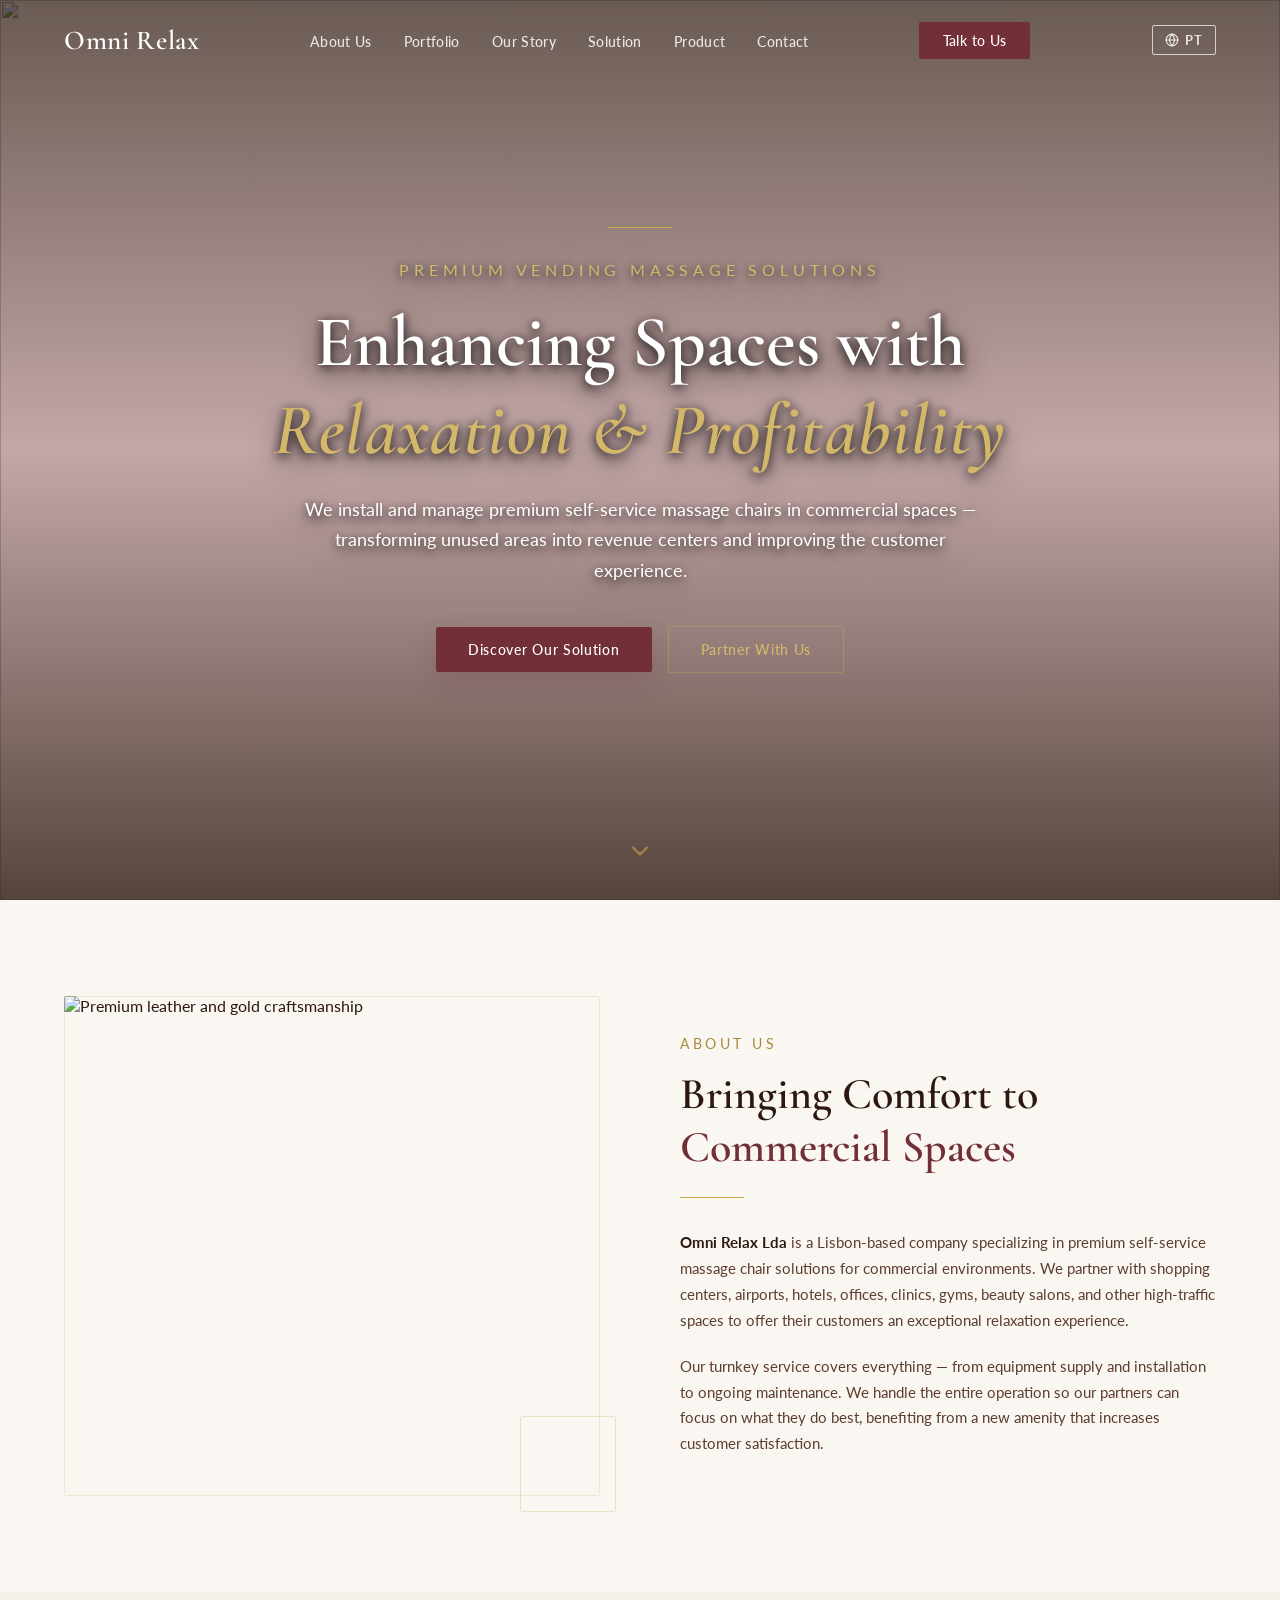
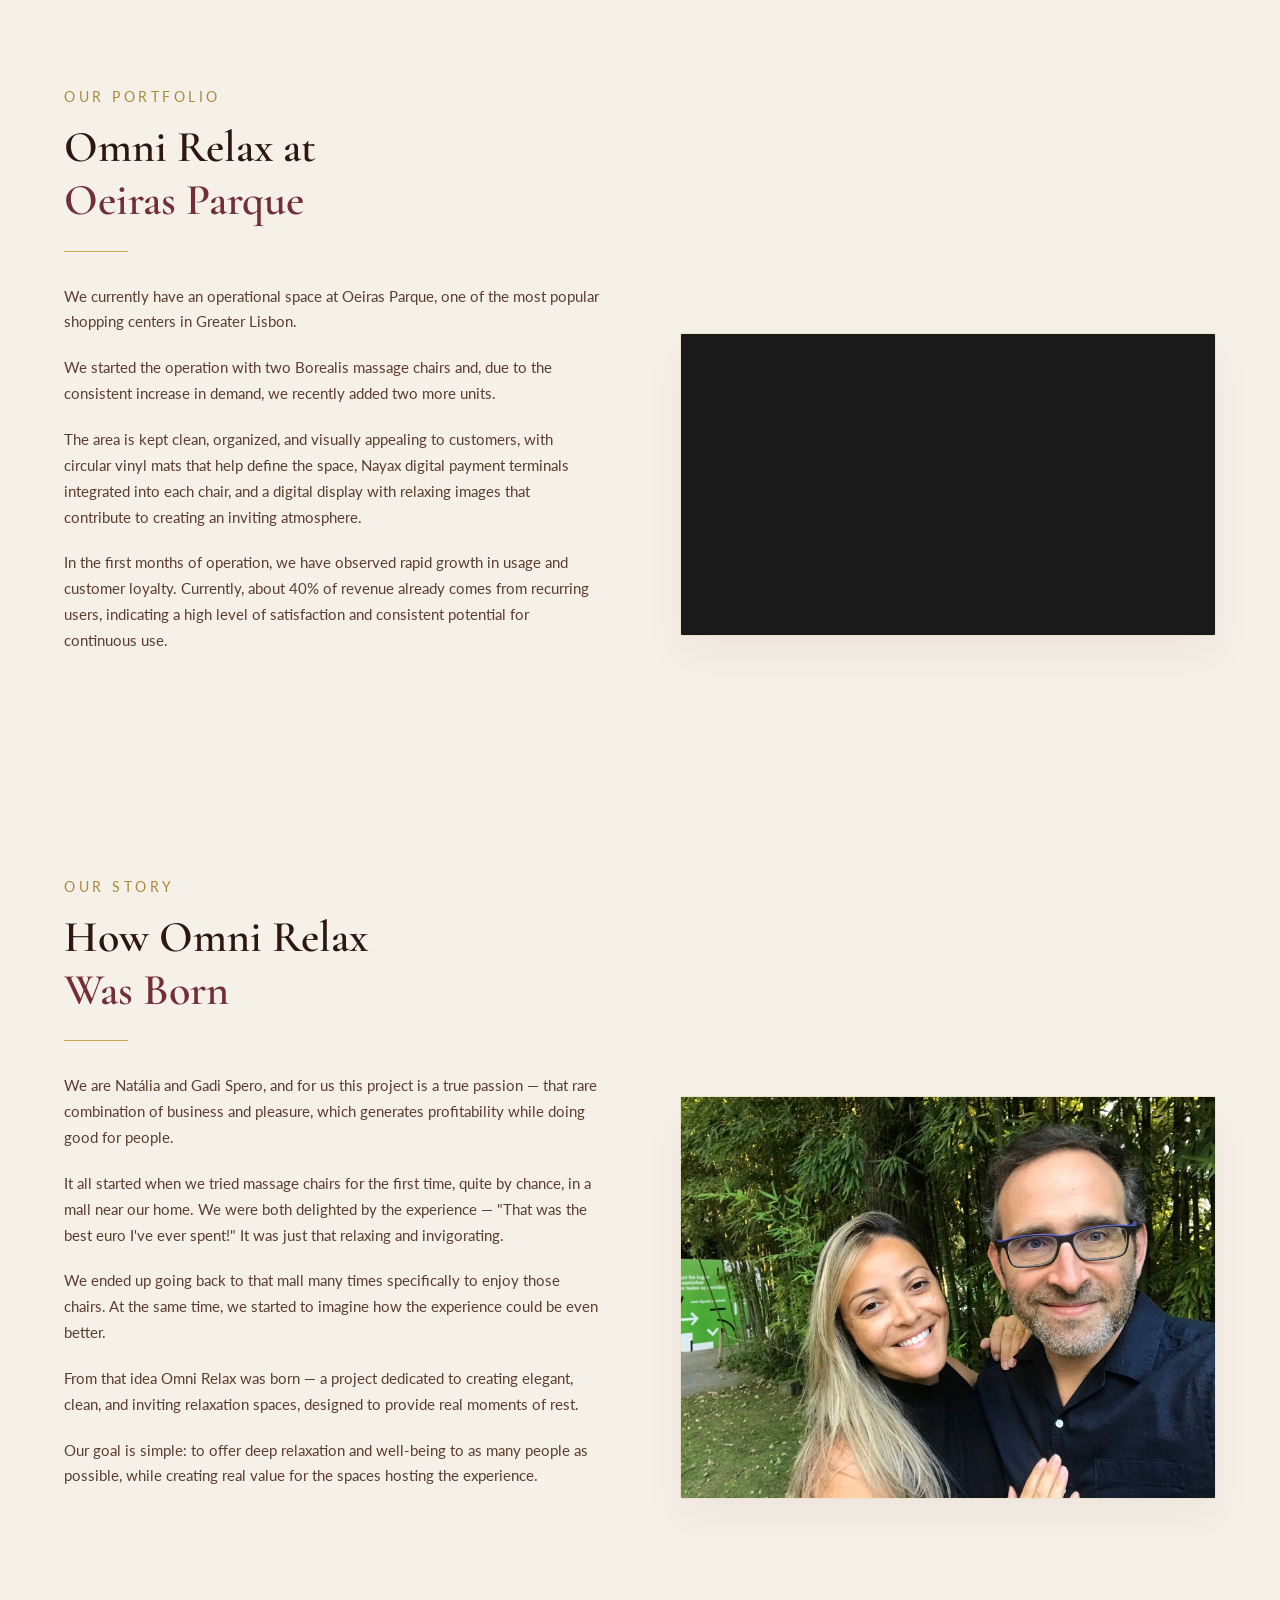
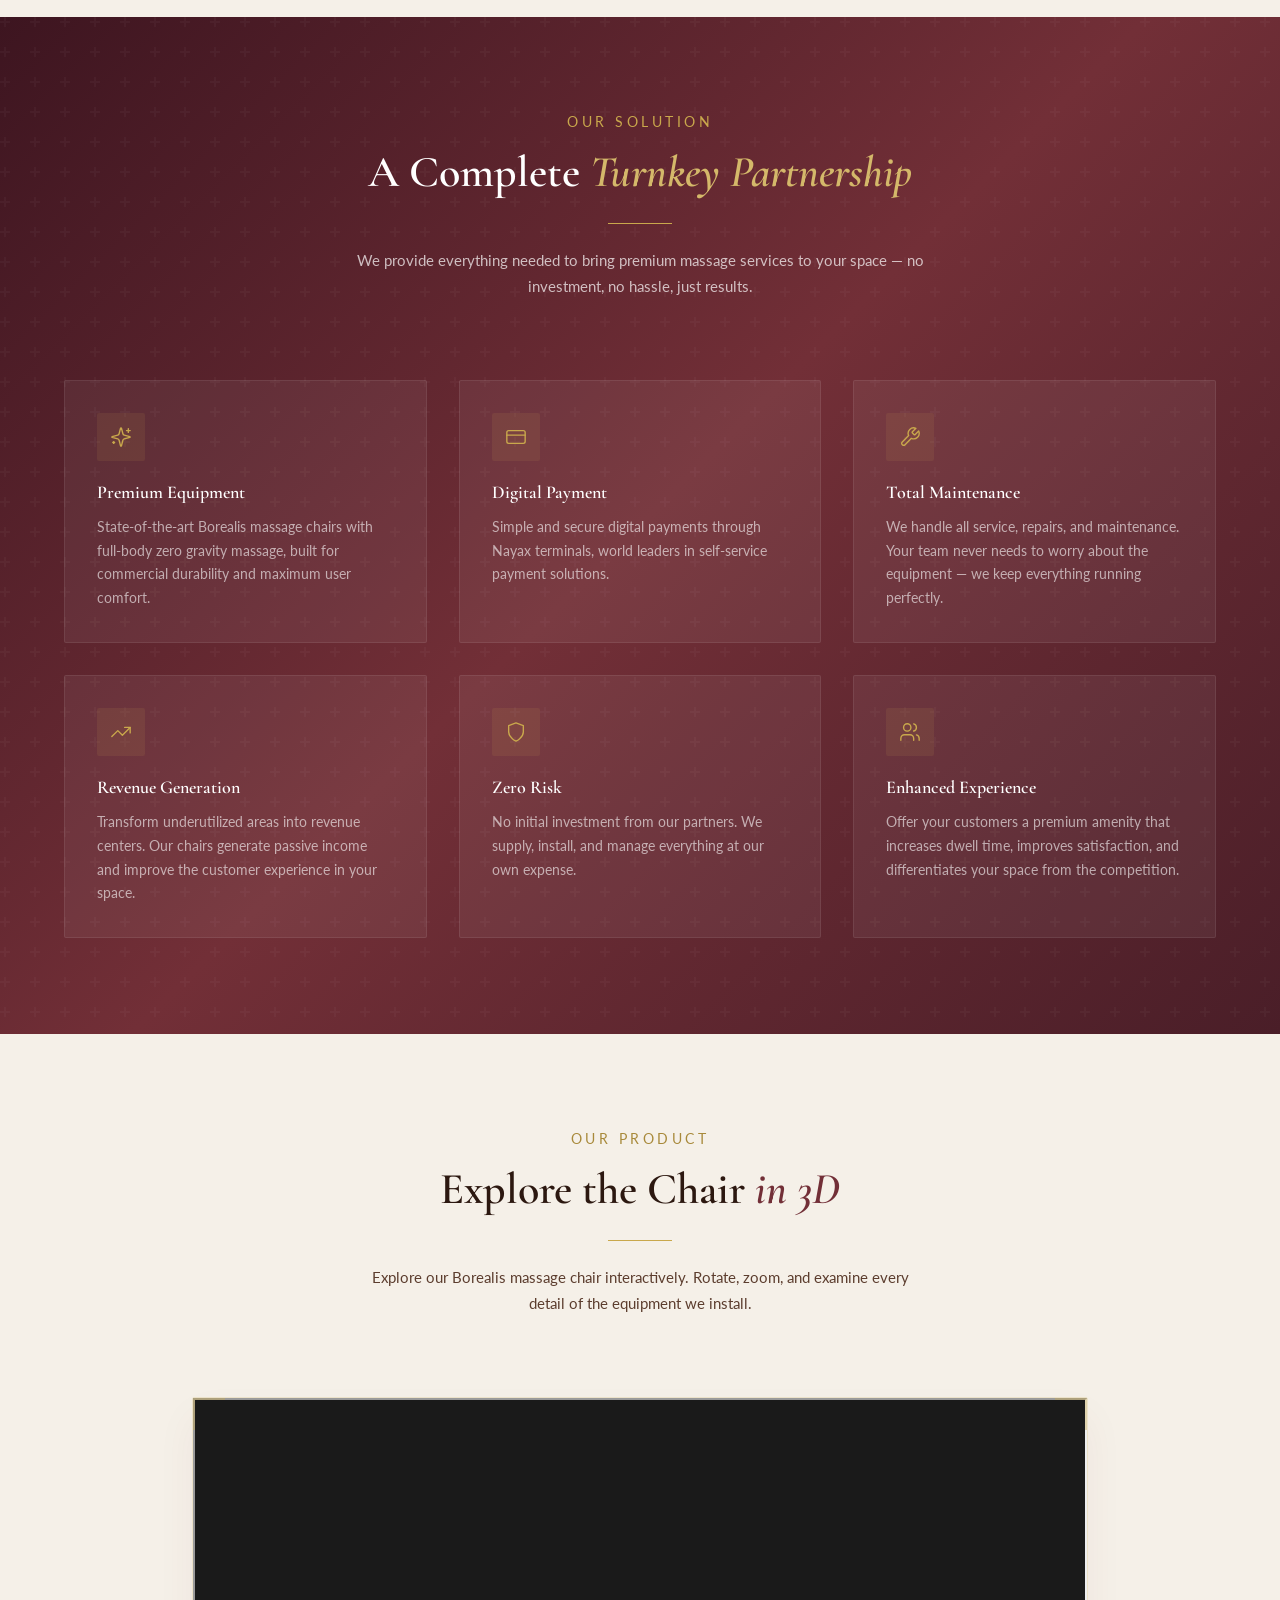
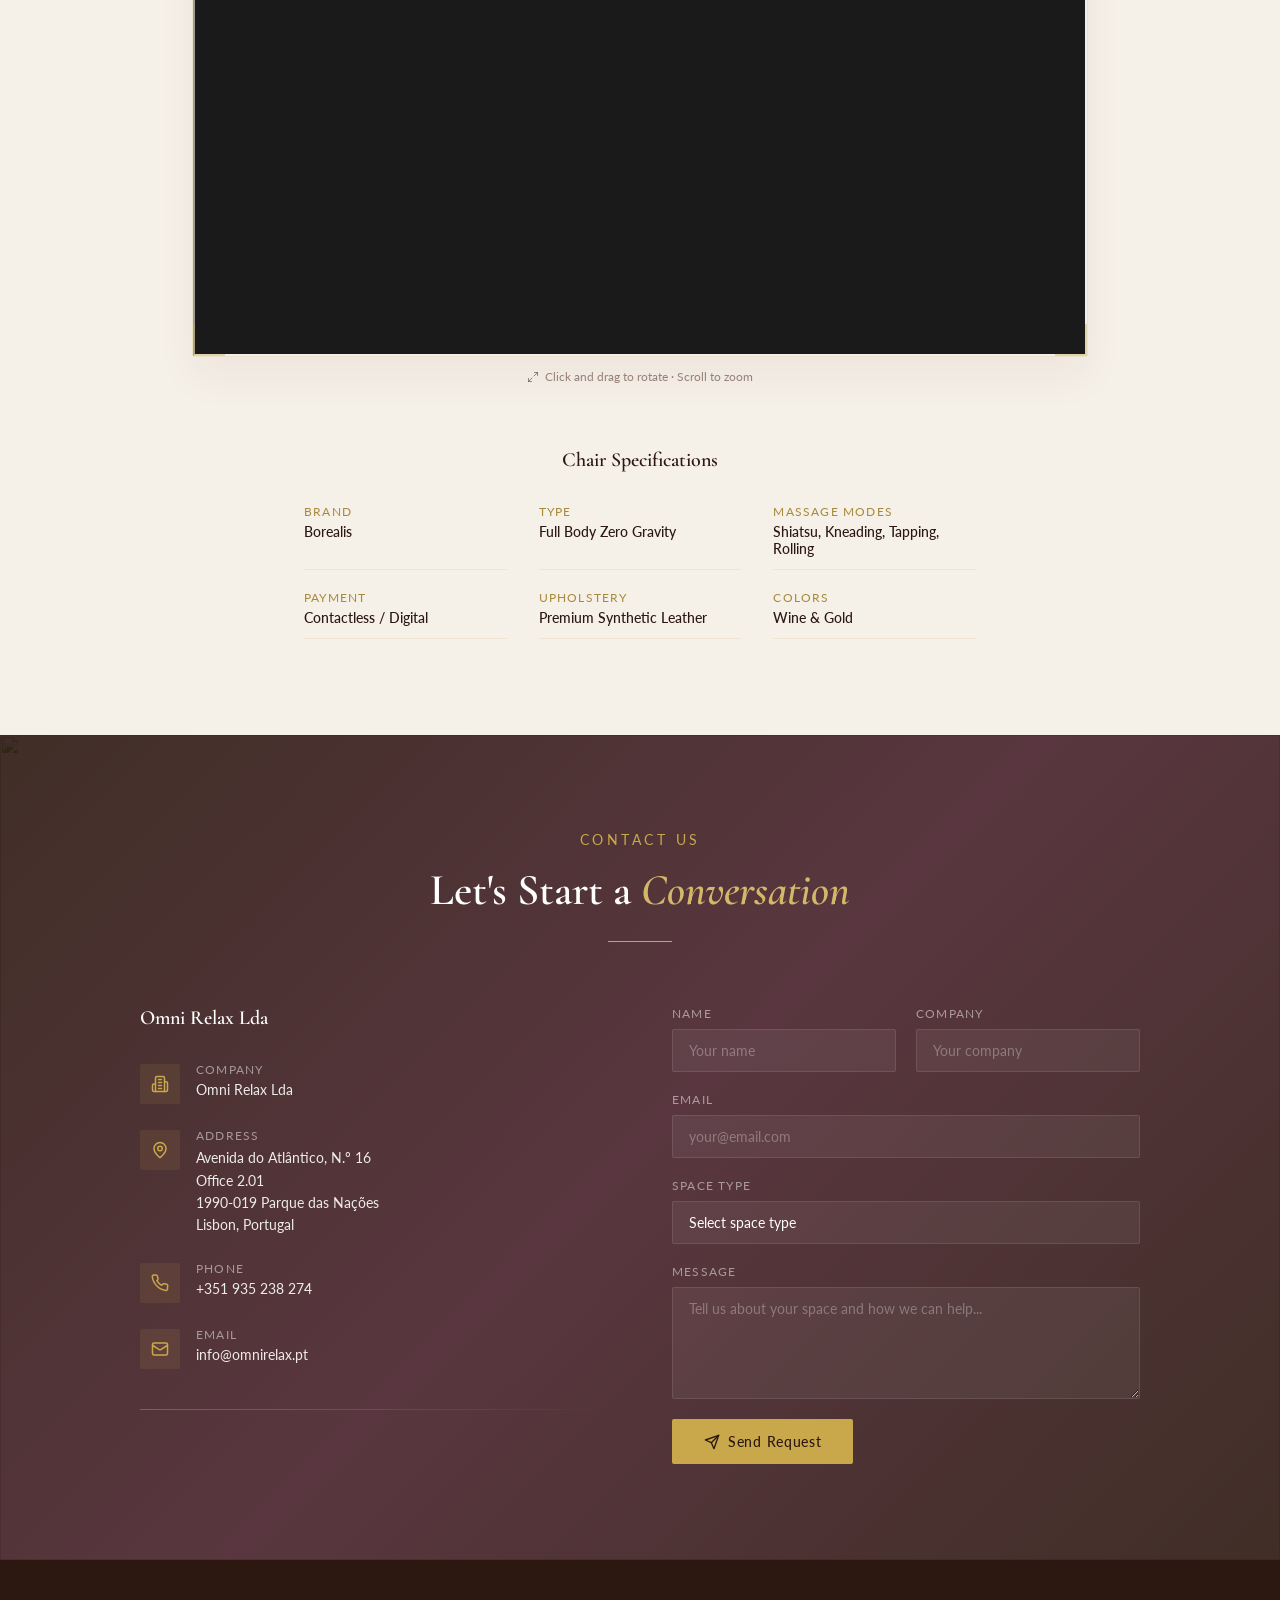
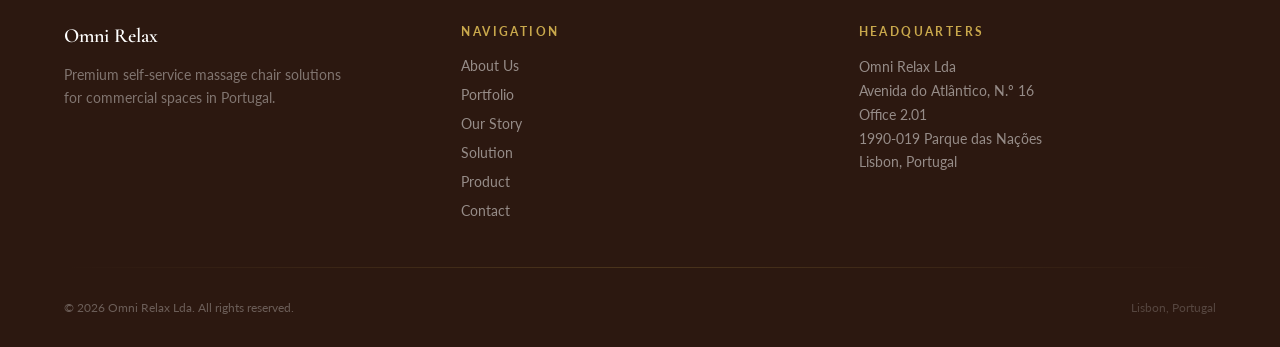
==== index-en.html @ 9c812be7 "Change Our Story background to white" ====
<!DOCTYPE html>
<html lang="en">
<head>
  <meta charset="UTF-8" />
  <meta name="viewport" content="width=device-width, initial-scale=1.0" />
  <title>Omni Relax</title>
  <meta name="description" content="Premium self-service massage chair solutions for commercial spaces in Portugal." />
  <link rel="preconnect" href="https://fonts.googleapis.com" />
  <link rel="preconnect" href="https://fonts.gstatic.com" crossorigin />
  <link href="https://fonts.googleapis.com/css2?family=Cormorant+Garamond:ital,wght@0,400;0,500;0,600;0,700;1,400;1,500;1,600&family=Lato:wght@300;400;700&display=swap" rel="stylesheet" />
  <link rel="stylesheet" href="style.css" />
</head>
<body>

  <!-- ======= NAVBAR ======= -->
  <nav id="navbar" class="navbar">
    <div class="container nav-inner">
      <a href="#" id="nav-logo-link" class="nav-logo-link">
        <span class="nav-logo-text">Omni Relax</span>
      </a>
      <ul class="nav-links">
        <li><button class="nav-link" onclick="scrollToSection('sobre')">About Us<span class="nav-underline"></span></button></li>
        <li><button class="nav-link" onclick="scrollToSection('portfolio')">Portfolio<span class="nav-underline"></span></button></li>
        <li><button class="nav-link" onclick="scrollToSection('historia')">Our Story<span class="nav-underline"></span></button></li>
        <li><button class="nav-link" onclick="scrollToSection('solucao')">Solution<span class="nav-underline"></span></button></li>
        <li><button class="nav-link" onclick="scrollToSection('produto')">Product<span class="nav-underline"></span></button></li>
        <li><button class="nav-link" onclick="scrollToSection('contacto')">Contact<span class="nav-underline"></span></button></li>
      </ul>
      <button class="btn-fale-connosco" onclick="scrollToSection('contacto')">Talk to Us</button>
      <a href="index.html" class="lang-toggle" aria-label="Mudar para Português">
        <svg xmlns="http://www.w3.org/2000/svg" width="14" height="14" viewBox="0 0 24 24" fill="none" stroke="currentColor" stroke-width="2" stroke-linecap="round" stroke-linejoin="round"><circle cx="12" cy="12" r="10"></circle><path d="M12 2a14.5 14.5 0 0 0 0 20 14.5 14.5 0 0 0 0-20"></path><path d="M2 12h20"></path></svg>
        PT
      </a>
      <button id="nav-hamburger" class="nav-hamburger" aria-label="Open menu">
        <svg xmlns="http://www.w3.org/2000/svg" width="24" height="24" viewBox="0 0 24 24" fill="none" stroke="currentColor" stroke-width="2" stroke-linecap="round" stroke-linejoin="round">
          <line x1="4" x2="20" y1="6" y2="6"></line>
          <line x1="4" x2="20" y1="12" y2="12"></line>
          <line x1="4" x2="20" y1="18" y2="18"></line>
        </svg>
      </button>
    </div>
    <div id="nav-mobile-menu" class="nav-mobile-menu">
      <button class="nav-mobile-link" onclick="scrollToSection('sobre'); closeMobileMenu()">About Us</button>
      <button class="nav-mobile-link" onclick="scrollToSection('portfolio'); closeMobileMenu()">Portfolio</button>
      <button class="nav-mobile-link" onclick="scrollToSection('historia'); closeMobileMenu()">Our Story</button>
      <button class="nav-mobile-link" onclick="scrollToSection('solucao'); closeMobileMenu()">Solution</button>
      <button class="nav-mobile-link" onclick="scrollToSection('produto'); closeMobileMenu()">Product</button>
      <button class="nav-mobile-link" onclick="scrollToSection('contacto'); closeMobileMenu()">Contact</button>
      <button class="nav-mobile-cta" onclick="scrollToSection('contacto'); closeMobileMenu()">Talk to Us</button>
      <a href="index.html" class="nav-mobile-lang" aria-label="Mudar para Português">
        <svg xmlns="http://www.w3.org/2000/svg" width="14" height="14" viewBox="0 0 24 24" fill="none" stroke="currentColor" stroke-width="2" stroke-linecap="round" stroke-linejoin="round"><circle cx="12" cy="12" r="10"></circle><path d="M12 2a14.5 14.5 0 0 0 0 20 14.5 14.5 0 0 0 0-20"></path><path d="M2 12h20"></path></svg>
        PT — Português
      </a>
    </div>
  </nav>

  <!-- ======= HERO SECTION ======= -->
  <section class="hero-section">
    <div class="hero-bg-wrapper">
      <img src="https://d2xsxph8kpxj0f.cloudfront.net/310519663400111803/bjDxwhZx4aCbp3sxPH5ftW/hero-bg-8KassGih3BdHatsM5FesmG.webp" alt="" class="hero-bg-img" />
      <div class="hero-bg-overlay"></div>
    </div>
    <div class="container hero-content">
      <div class="hero-gold-line"></div>
      <p class="hero-eyebrow">Premium Vending Massage Solutions</p>
      <h1 class="hero-title">
        Enhancing Spaces with
        <span class="hero-title-italic block">Relaxation & Profitability</span>
      </h1>
      <p class="hero-subtitle">
        We install and manage premium self-service massage chairs in commercial
        spaces — transforming unused areas into revenue centers and improving
        the customer experience.
      </p>
      <div class="hero-buttons">
        <button class="btn-primary" onclick="scrollToSection('solucao')">Discover Our Solution</button>
        <button class="btn-outline-gold" onclick="scrollToSection('contacto')">Partner With Us</button>
      </div>
    </div>
    <div class="hero-scroll-indicator">
      <div class="hero-scroll-bounce">
        <svg xmlns="http://www.w3.org/2000/svg" width="28" height="28" viewBox="0 0 24 24" fill="none" stroke="currentColor" stroke-width="2" stroke-linecap="round" stroke-linejoin="round" class="chevron-down-gold">
          <path d="m6 9 6 6 6-6"></path>
        </svg>
      </div>
    </div>
  </section>

  <!-- ======= ABOUT SECTION ======= -->
  <section id="sobre" class="section-light-1">
    <div class="container">
      <div class="about-grid">
        <div class="about-img-col" data-animate data-delay="0">
          <div class="about-img-wrapper">
            <img src="https://d2xsxph8kpxj0f.cloudfront.net/310519663400111803/bjDxwhZx4aCbp3sxPH5ftW/about-section-VzkmjaeWp37RFC3FRAuZrM.webp" alt="Premium leather and gold craftsmanship" class="about-img" />
            <div class="about-img-border"></div>
          </div>
          <div class="about-img-deco"></div>
        </div>
        <div class="about-text-col" data-animate data-delay="100">
          <p class="eyebrow-dark">About Us</p>
          <h2 class="section-heading-dark">
            Bringing Comfort to
            <span class="text-wine block">Commercial Spaces</span>
          </h2>
          <div class="gold-line"></div>
          <div class="about-paragraphs">
            <p class="body-text"><strong class="text-espresso">Omni Relax Lda</strong> is a Lisbon-based company specializing in premium self-service massage chair solutions for commercial environments. We partner with shopping centers, airports, hotels, offices, clinics, gyms, beauty salons, and other high-traffic spaces to offer their customers an exceptional relaxation experience.</p>
            <p class="body-text">Our turnkey service covers everything — from equipment supply and installation to ongoing maintenance. We handle the entire operation so our partners can focus on what they do best, benefiting from a new amenity that increases customer satisfaction.</p>
          </div>
        </div>
      </div>
    </div>
  </section>

  <!-- ======= PORTFOLIO SECTION ======= -->
  <section id="portfolio" class="section-light-2">
    <div class="container">

      <p class="eyebrow-dark">Our Portfolio</p>

      <h2 class="section-heading-dark">
        Omni Relax at
        <span class="text-wine block">Oeiras Parque</span>
      </h2>

      <div class="gold-line"></div>

      <div class="portfolio-grid">

        <div class="portfolio-video-col" data-animate data-delay="100">
          <div class="portfolio-video-wrap">
            <div class="portfolio-video-inner">
              <video
                id="portfolio-video"
                src="assets/portfolio-video.mp4"
                autoplay
                muted
                loop
                playsinline
                class="portfolio-video"
              ></video>
            </div>
          </div>
        </div>

        <div class="portfolio-text-col" data-animate data-delay="0">
          <div class="portfolio-paragraphs">
            <p class="body-text">We currently have an operational space at Oeiras Parque, one of the most popular shopping centers in Greater Lisbon.</p>

            <p class="body-text">We started the operation with two Borealis massage chairs and, due to the consistent increase in demand, we recently added two more units.</p>

            <p class="body-text">The area is kept clean, organized, and visually appealing to customers, with circular vinyl mats that help define the space, Nayax digital payment terminals integrated into each chair, and a digital display with relaxing images that contribute to creating an inviting atmosphere.</p>

            <p class="body-text">In the first months of operation, we have observed rapid growth in usage and customer loyalty. Currently, about 40% of revenue already comes from recurring users, indicating a high level of satisfaction and consistent potential for continuous use.</p>
          </div>
        </div>

      </div>
    </div>
  </section>

<!-- ======= OUR STORY SECTION ======= -->
<section id="historia" class="section-white">
  <div class="container">

    <p class="eyebrow-dark">Our Story</p>

    <h2 class="section-heading-dark">
      How Omni Relax
      <span class="text-wine block">Was Born</span>
    </h2>

    <div class="gold-line"></div>

    <div class="portfolio-grid">

      <div class="portfolio-video-col" data-animate data-delay="100">
        <div class="portfolio-video-wrap">
          <div class="portfolio-video-inner">
            <img
              src="assets/our-story.jpg"
              alt="Natália and Gadi Spero"
              class="portfolio-video"
            >
          </div>
        </div>
      </div>

      <div class="portfolio-text-col" data-animate data-delay="0">
        <div class="portfolio-paragraphs">

          <p class="body-text">
            We are Natália and Gadi Spero, and for us this project is a true passion — that rare combination of business and pleasure, which generates profitability while doing good for people.
          </p>

          <p class="body-text">
            It all started when we tried massage chairs for the first time, quite by chance, in a mall near our home. We were both delighted by the experience —  "That was the best euro I've ever spent!" It was just that relaxing and invigorating.  
          </p>

          <p class="body-text">
            We ended up going back to that mall many times specifically to enjoy those chairs. At the same time, we started to imagine how the experience could be even better.
          </p>

          <p class="body-text">
            From that idea Omni Relax was born — a project dedicated to creating elegant, clean, and inviting relaxation spaces, designed to provide real moments of rest.
          </p>

          <p class="body-text">
            Our goal is simple: to offer deep relaxation and well-being to as many people as possible, while creating real value for the spaces hosting the experience.
          </p>

        </div>
      </div>

    </div>
  </div>
</section>

  <!-- ======= SOLUTION SECTION ======= -->
  <section id="solucao" class="section-wine">
    <div class="solution-bg-gradient"></div>
    <div class="solution-bg-pattern"></div>
    <div class="solution-content container">
      <div class="section-header text-center" data-animate data-delay="0">
        <p class="eyebrow-gold">Our Solution</p>
        <h2 class="section-heading-white">
          A Complete
          <span class="text-gold-light italic">Turnkey Partnership</span>
        </h2>
        <div class="gold-line-center"></div>
        <p class="section-subtext-white">We provide everything needed to bring premium massage services to your space — no investment, no hassle, just results.</p>
      </div>
      <div class="solution-grid">
        <div class="solution-card" data-delay="0">
          <div class="solution-card-icon">
            <svg xmlns="http://www.w3.org/2000/svg" width="22" height="22" viewBox="0 0 24 24" fill="none" stroke="currentColor" stroke-width="1.5" stroke-linecap="round" stroke-linejoin="round" class="icon-gold">
              <path d="M9.937 15.5A2 2 0 0 0 8.5 14.063l-6.135-1.582a.5.5 0 0 1 0-.962L8.5 9.936A2 2 0 0 0 9.937 8.5l1.582-6.135a.5.5 0 0 1 .963 0L14.063 8.5A2 2 0 0 0 15.5 9.937l6.135 1.581a.5.5 0 0 1 0 .964L15.5 14.063a2 2 0 0 0-1.437 1.437l-1.582 6.135a.5.5 0 0 1-.963 0z"></path>
              <path d="M20 3v4"></path><path d="M22 5h-4"></path>
              <path d="M4 17v2"></path><path d="M5 18H3"></path>
            </svg>
          </div>
          <h3 class="solution-card-title">Premium Equipment</h3>
          <p class="solution-card-text">State-of-the-art Borealis massage chairs with full-body zero gravity massage, built for commercial durability and maximum user comfort.</p>
        </div>
        <div class="solution-card" data-delay="100">
          <div class="solution-card-icon">
            <svg xmlns="http://www.w3.org/2000/svg" width="22" height="22" viewBox="0 0 24 24" fill="none" stroke="currentColor" stroke-width="1.5" stroke-linecap="round" stroke-linejoin="round" class="icon-gold">
              <rect width="20" height="14" x="2" y="5" rx="2"></rect>
              <line x1="2" x2="22" y1="10" y2="10"></line>
            </svg>
          </div>
          <h3 class="solution-card-title">Digital Payment</h3>
          <p class="solution-card-text">Simple and secure digital payments through Nayax terminals, world leaders in self-service payment solutions.</p>
        </div>
        <div class="solution-card" data-delay="200">
          <div class="solution-card-icon">
            <svg xmlns="http://www.w3.org/2000/svg" width="22" height="22" viewBox="0 0 24 24" fill="none" stroke="currentColor" stroke-width="1.5" stroke-linecap="round" stroke-linejoin="round" class="icon-gold">
              <path d="M14.7 6.3a1 1 0 0 0 0 1.4l1.6 1.6a1 1 0 0 0 1.4 0l3.77-3.77a6 6 0 0 1-7.94 7.94l-6.91 6.91a2.12 2.12 0 0 1-3-3l6.91-6.91a6 6 0 0 1 7.94-7.94l-3.76 3.76z"></path>
            </svg>
          </div>
          <h3 class="solution-card-title">Total Maintenance</h3>
          <p class="solution-card-text">We handle all service, repairs, and maintenance. Your team never needs to worry about the equipment — we keep everything running perfectly.</p>
        </div>
        <div class="solution-card" data-delay="0">
          <div class="solution-card-icon">
            <svg xmlns="http://www.w3.org/2000/svg" width="22" height="22" viewBox="0 0 24 24" fill="none" stroke="currentColor" stroke-width="1.5" stroke-linecap="round" stroke-linejoin="round" class="icon-gold">
              <polyline points="22 7 13.5 15.5 8.5 10.5 2 17"></polyline>
              <polyline points="16 7 22 7 22 13"></polyline>
            </svg>
          </div>
          <h3 class="solution-card-title">Revenue Generation</h3>
          <p class="solution-card-text">Transform underutilized areas into revenue centers. Our chairs generate passive income and improve the customer experience in your space.</p>
        </div>
        <div class="solution-card" data-delay="100">
          <div class="solution-card-icon">
            <svg xmlns="http://www.w3.org/2000/svg" width="22" height="22" viewBox="0 0 24 24" fill="none" stroke="currentColor" stroke-width="1.5" stroke-linecap="round" stroke-linejoin="round" class="icon-gold">
              <path d="M12 22s8-4 8-10V5l-8-3-8 3v7c0 6 8 10 8 10z"></path>
            </svg>
          </div>
          <h3 class="solution-card-title">Zero Risk</h3>
          <p class="solution-card-text">No initial investment from our partners. We supply, install, and manage everything at our own expense.</p>
        </div>
        <div class="solution-card" data-delay="200">
          <div class="solution-card-icon">
            <svg xmlns="http://www.w3.org/2000/svg" width="22" height="22" viewBox="0 0 24 24" fill="none" stroke="currentColor" stroke-width="1.5" stroke-linecap="round" stroke-linejoin="round" class="icon-gold">
              <path d="M16 21v-2a4 4 0 0 0-4-4H6a4 4 0 0 0-4 4v2"></path>
              <circle cx="9" cy="7" r="4"></circle>
              <path d="M22 21v-2a4 4 0 0 0-3-3.87"></path>
              <path d="M16 3.13a4 4 0 0 1 0 7.75"></path>
            </svg>
          </div>
          <h3 class="solution-card-title">Enhanced Experience</h3>
          <p class="solution-card-text">Offer your customers a premium amenity that increases dwell time, improves satisfaction, and differentiates your space from the competition.</p>
        </div>
      </div>
    </div>
  </section>

  <!-- ======= PRODUCT SECTION ======= -->
  <section id="produto" class="section-light-2">
    <div class="container">
      <div class="section-header text-center" data-animate data-delay="0">
        <p class="eyebrow-dark">Our Product</p>
        <h2 class="section-heading-dark">
          Explore the Chair
          <span class="text-wine italic"> in 3D</span>
        </h2>
        <div class="gold-line-center"></div>
        <p class="section-subtext-dark">Explore our Borealis massage chair interactively. Rotate, zoom, and examine every detail of the equipment we install.</p>
      </div>
      <div class="product-viewer-wrap" data-animate data-delay="200">
        <div id="viewer-3d" class="product-viewer-box">
          <div class="viewer-aspect">
            <iframe
              title="Borealis Massage Chair — 3D Model"
              src="https://sketchfab.com/models/494e1ce4764740da8637618a643b3bf5/embed?autostart=1&internal=1&tracking=0&ui_ar=0&ui_infos=0&ui_snapshots=1&ui_stop=0&ui_theatre=1&ui_watermark=0"
              class="viewer-iframe"
              allow="autoplay; fullscreen; xr-spatial-tracking"
              allowfullscreen
            ></iframe>
          </div>
          <div class="corner corner-tl"></div>
          <div class="corner corner-tr"></div>
          <div class="corner corner-bl"></div>
          <div class="corner corner-br"></div>
        </div>
        <div id="viewer-video" class="product-viewer-box hidden">
          <div class="viewer-aspect bg-dark">
            <video
              id="product-video"
              src="assets/chair-360.mp4"
              playsinline
              loop
              controls
              class="viewer-video"
            ></video>
          </div>
          <div class="corner corner-tl"></div>
          <div class="corner corner-tr"></div>
          <div class="corner corner-bl"></div>
          <div class="corner corner-br"></div>
        </div>
        <p class="viewer-hint">
          <svg xmlns="http://www.w3.org/2000/svg" width="12" height="12" viewBox="0 0 24 24" fill="none" stroke="currentColor" stroke-width="2" stroke-linecap="round" stroke-linejoin="round">
            <polyline points="15 3 21 3 21 9"></polyline>
            <polyline points="9 21 3 21 3 15"></polyline>
            <line x1="21" x2="14" y1="3" y2="10"></line>
            <line x1="3" x2="10" y1="21" y2="14"></line>
          </svg>
          Click and drag to rotate · Scroll to zoom
        </p>
      </div>
      <div class="specs-wrap" data-animate data-delay="300">
        <h3 class="specs-title">Chair Specifications</h3>
        <div class="specs-grid">
          <div class="spec-item">
            <p class="spec-label">Brand</p>
            <p class="spec-value">Borealis</p>
          </div>
          <div class="spec-item">
            <p class="spec-label">Type</p>
            <p class="spec-value">Full Body Zero Gravity</p>
          </div>
          <div class="spec-item">
            <p class="spec-label">Massage Modes</p>
            <p class="spec-value">Shiatsu, Kneading, Tapping, Rolling</p>
          </div>
          <div class="spec-item">
            <p class="spec-label">Payment</p>
            <p class="spec-value">Contactless / Digital</p>
          </div>
          <div class="spec-item">
            <p class="spec-label">Upholstery</p>
            <p class="spec-value">Premium Synthetic Leather</p>
          </div>
          <div class="spec-item">
            <p class="spec-label">Colors</p>
            <p class="spec-value">Wine &amp; Gold</p>
          </div>
        </div>
      </div>
    </div>
  </section>

  <!-- ======= CONTACT SECTION ======= -->
  <section id="contacto" class="section-contact">
    <div class="contact-bg-wrapper">
      <img src="https://d2xsxph8kpxj0f.cloudfront.net/310519663400111803/bjDxwhZx4aCbp3sxPH5ftW/contact-bg-QynThDbXSNoGEvSyHJ6nhs.webp" alt="" class="contact-bg-img" />
      <div class="contact-bg-overlay"></div>
    </div>
    <div class="contact-content container">
      <div class="contact-header text-center" data-animate data-delay="0">
        <p class="eyebrow-gold">Contact Us</p>
        <h2 class="section-heading-white">
          Let's Start a 
          <span class="text-gold-light italic">Conversation</span>
        </h2>
        <div class="gold-line-center"></div>
      </div>
      <div class="contact-grid">
        <div class="contact-info-col" data-animate data-delay="0">
          <h3 class="contact-company-name">Omni Relax Lda</h3>
          <div class="contact-info-list">
            <div class="contact-info-item">
              <div class="contact-icon-box">
                <svg xmlns="http://www.w3.org/2000/svg" width="18" height="18" viewBox="0 0 24 24" fill="none" stroke="currentColor" stroke-width="2" stroke-linecap="round" stroke-linejoin="round" class="icon-gold">
                  <path d="M6 22V4a2 2 0 0 1 2-2h8a2 2 0 0 1 2 2v18Z"></path>
                  <path d="M6 12H4a2 2 0 0 0-2 2v6a2 2 0 0 0 2 2h2"></path>
                  <path d="M18 9h2a2 2 0 0 1 2 2v9a2 2 0 0 1-2 2h-2"></path>
                  <path d="M10 6h4"></path><path d="M10 10h4"></path>
                  <path d="M10 14h4"></path><path d="M10 18h4"></path>
                </svg>
              </div>
              <div>
                <p class="contact-info-label">Company</p>
                <p class="contact-info-value">Omni Relax Lda</p>
              </div>
            </div>
            <div class="contact-info-item">
              <div class="contact-icon-box">
                <svg xmlns="http://www.w3.org/2000/svg" width="18" height="18" viewBox="0 0 24 24" fill="none" stroke="currentColor" stroke-width="2" stroke-linecap="round" stroke-linejoin="round" class="icon-gold">
                  <path d="M20 10c0 4.993-5.539 10.193-7.399 11.799a1 1 0 0 1-1.202 0C9.539 20.193 4 14.993 4 10a8 8 0 0 1 16 0"></path>
                  <circle cx="12" cy="10" r="3"></circle>
                </svg>
              </div>
              <div>
                <p class="contact-info-label">Address</p>
                <p class="contact-info-value contact-address">
                  Avenida do Atlântico, N.º 16<br>
                  Office 2.01<br>
                  1990-019 Parque das Nações<br>
                  Lisbon, Portugal
                </p>
              </div>
            </div>
            <div class="contact-info-item">
              <div class="contact-icon-box">
                <svg xmlns="http://www.w3.org/2000/svg" width="18" height="18" viewBox="0 0 24 24" fill="none" stroke="currentColor" stroke-width="2" stroke-linecap="round" stroke-linejoin="round" class="icon-gold">
                  <path d="M22 16.92v3a2 2 0 0 1-2.18 2 19.79 19.79 0 0 1-8.63-3.07A19.5 19.5 0 0 1 4.69 12a19.79 19.79 0 0 1-3.07-8.67A2 2 0 0 1 3.6 1.27h3a2 2 0 0 1 2 1.72c.127.96.361 1.903.7 2.81a2 2 0 0 1-.45 2.11L7.91 8.82a16 16 0 0 0 6.29 6.29l1.62-1.62a2 2 0 0 1 2.11-.45c.907.339 1.85.573 2.81.7A2 2 0 0 1 22 16.92z"></path>
                </svg>
              </div>
              <div>
                <p class="contact-info-label">Phone</p>
                <p class="contact-info-value">+351 935 238 274</p>
              </div>
            </div>
            <div class="contact-info-item">
              <div class="contact-icon-box">
                <svg xmlns="http://www.w3.org/2000/svg" width="18" height="18" viewBox="0 0 24 24" fill="none" stroke="currentColor" stroke-width="2" stroke-linecap="round" stroke-linejoin="round" class="icon-gold">
                  <rect width="20" height="16" x="2" y="4" rx="2"></rect>
                  <path d="m22 7-8.97 5.7a1.94 1.94 0 0 1-2.06 0L2 7"></path>
                </svg>
              </div>
              <div>
                <p class="contact-info-label">Email</p>
                <p class="contact-info-value">info@omnirelax.pt</p>
              </div>
            </div>
          </div>
          <div class="contact-divider-h"></div>
        </div>
        <div class="contact-form-col" data-animate data-delay="100">
        <form id="contact-form" class="contact-form" action="https://api.web3forms.com/submit" method="POST">

          <input type="hidden" name="access_key" value="65096788-5fec-4060-a50b-910ca5144568">
          <input type="hidden" name="from_name" value="Omni Relax Website">
          <input type="hidden" name="subject" value="Novo pedido de contacto — Omni Relax">
          <input type="hidden" name="redirect" value="https://omnirelax.pt/thank-you.html">
          <input type="checkbox" name="botcheck" style="display:none;">

  <div class="form-row-2">
    <div class="form-group">
      <label class="form-label">Name</label>
      <input type="text" name="name" required placeholder="Your name" class="form-input" />
    </div>

    <div class="form-group">
      <label class="form-label">Company</label>
      <input type="text" name="company" placeholder="Your company" class="form-input" />
    </div>
  </div>

  <div class="form-group">
    <label class="form-label">Email</label>
    <input type="email" name="email" required placeholder="your@email.com" class="form-input" />
  </div>

  <div class="form-group">
    <label class="form-label">Space Type</label>
    <select name="space_type" class="form-select">
      <option value="" disabled selected>Select space type</option>
      <option value="shopping">Shopping Center</option>
      <option value="airport">Airport</option>
      <option value="hotel">Hotel</option>
      <option value="hospital">Hospital / Clinic</option>
      <option value="office">Office Building</option>
      <option value="gym">Gym / Spa</option>
      <option value="other">Other</option>
    </select>
  </div>

  <div class="form-group">
    <label class="form-label">Message</label>
    <textarea name="message" placeholder="Tell us about your space and how we can help..." class="form-textarea" rows="4"></textarea>
  </div>

  <button type="submit" id="submit-btn" class="btn-submit">
    <svg xmlns="http://www.w3.org/2000/svg" width="16" height="16" viewBox="0 0 24 24" fill="none" stroke="currentColor" stroke-width="2" stroke-linecap="round" stroke-linejoin="round">
      <path d="m22 2-7 20-4-9-9-4Z"></path>
      <path d="M22 2 11 13"></path>
    </svg>
    Send Request
  </button>

  <div id="form-success" class="form-success hidden">
    <svg xmlns="http://www.w3.org/2000/svg" width="20" height="20" viewBox="0 0 24 24" fill="none" stroke="currentColor" stroke-width="2" stroke-linecap="round" stroke-linejoin="round" class="icon-gold">
      <path d="M22 11.08V12a10 10 0 1 1-5.93-9.14"></path>
      <path d="m9 11 3 3L22 4"></path>
    </svg>
    <p>Message sent successfully! We will contact you shortly.</p>
  </div>

</form>
        </div>
      </div>
    </div>
  </section>

  <!-- ======= FOOTER ======= -->
  <footer class="footer">
    <div class="container">
      <div class="footer-grid">
        <div>
          <h3 class="footer-brand">Omni Relax</h3>
          <p class="footer-brand-desc">Premium self-service massage chair solutions for commercial spaces in Portugal.</p>
        </div>
        <div>
          <h4 class="footer-heading">Navigation</h4>
          <ul class="footer-links">
            <li><button class="footer-link" onclick="scrollToSection('sobre')">About Us</button></li>
            <li><button class="footer-link" onclick="scrollToSection('portfolio')">Portfolio</button></li>
            <li><button class="footer-link" onclick="scrollToSection('historia')">Our Story</button></li>
            <li><button class="footer-link" onclick="scrollToSection('solucao')">Solution</button></li>
            <li><button class="footer-link" onclick="scrollToSection('produto')">Product</button></li>
            <li><button class="footer-link" onclick="scrollToSection('contacto')">Contact</button></li>
          </ul>
        </div>
        <div>
          <h4 class="footer-heading">Headquarters</h4>
          <address class="footer-address">
            Omni Relax Lda<br>
            Avenida do Atlântico, N.º 16<br>
            Office 2.01<br>
            1990-019 Parque das Nações<br>
            Lisbon, Portugal
          </address>
        </div>
      </div>
      <div class="footer-divider"></div>
      <div class="footer-bottom">
        <p class="footer-copy">© 2026 Omni Relax Lda. All rights reserved.</p>
        <p class="footer-location">Lisbon, Portugal</p>
      </div>
    </div>
  </footer>

  <script src="script.js"></script>
</body>
</html>
---- style.css ----
/* ============================================================
   OMNI RELAX — STATIC SITE STYLESHEET
   ============================================================ */

/* ---------- CSS Custom Properties ---------- */
:root {
  --font-display: 'Cormorant Garamond', Georgia, serif;
  --font-body: 'Lato', system-ui, sans-serif;

  --color-wine: #722F37;
  --color-wine-dark: #5a2029;
  --color-espresso: #2C1810;
  --color-espresso-light: #5C3D2E;
  --color-gold: #C9A84C;
  --color-gold-light: #D4B86A;
  --color-gold-dark: #A8893A;
  --color-cream: #FAF7F2;
  --color-cream-2: #F5F0E8;
}

/* ---------- Reset & Base ---------- */
*, *::before, *::after { box-sizing: border-box; margin: 0; padding: 0; }
html { scroll-behavior: smooth; }
body {
  font-family: var(--font-body);
  color: var(--color-espresso);
  background: var(--color-cream);
  overflow-x: hidden;
  -webkit-font-smoothing: antialiased;
}
img, video { display: block; max-width: 100%; }
button { cursor: pointer; border: none; background: none; font-family: inherit; }
ul { list-style: none; }
address { font-style: normal; }
a { text-decoration: none; color: inherit; }
.hidden { display: none !important; }
.text-center { text-align: center; }
.block { display: block; }
.italic { font-style: italic; }

/* ---------- Container ---------- */
.container {
  width: 100%;
  max-width: 1200px;
  margin: 0 auto;
  padding: 0 1.5rem;
}

/* ============================================================
   NAVBAR
   ============================================================ */
.navbar {
  position: fixed;
  top: 0; left: 0; right: 0;
  z-index: 50;
  transition: all 0.5s ease;
  background: rgba(250,247,242,0.95);
  backdrop-filter: blur(12px);
  -webkit-backdrop-filter: blur(12px);
  box-shadow: 0 1px 3px rgba(0,0,0,0.08);
}
.navbar.at-top {
  background: transparent;
  box-shadow: none;
  backdrop-filter: none;
  -webkit-backdrop-filter: none;
}
.nav-inner {
  display: flex;
  align-items: center;
  justify-content: space-between;
  height: 4.5rem;
}
@media (min-width: 1024px) { .nav-inner { height: 5rem; } }

.nav-logo-link { display: flex; align-items: center; gap: 0.75rem; }
.nav-logo-text {
  font-family: var(--font-display);
  font-size: 1.5rem;
  font-weight: 600;
  letter-spacing: 0.025em;
  color: var(--color-wine);
  transition: color 0.5s;
}
@media (min-width: 1024px) { .nav-logo-text { font-size: 1.7rem; } }
.navbar.at-top .nav-logo-text { color: #fff; }

.nav-links {
  display: none;
  align-items: center;
  gap: 2rem;
}
@media (min-width: 1024px) { .nav-links { display: flex; } }

.nav-link {
  position: relative;
  font-family: var(--font-body);
  font-size: 0.875rem;
  font-weight: 500;
  letter-spacing: 0.025em;
  color: var(--color-espresso);
  transition: color 0.3s;
  padding: 0;
}
.nav-link:hover { color: var(--color-gold); }
.navbar.at-top .nav-link { color: rgba(255,255,255,0.85); }
.navbar.at-top .nav-link:hover { color: var(--color-gold-light); }
.nav-underline {
  position: absolute;
  bottom: -4px; left: 0;
  width: 0; height: 1px;
  background: var(--color-gold);
  transition: width 0.3s;
}
.nav-link:hover .nav-underline { width: 100%; }

.btn-fale-connosco {
  display: none;
  font-family: var(--font-body);
  font-size: 0.875rem;
  font-weight: 500;
  letter-spacing: 0.025em;
  padding: 0.625rem 1.5rem;
  background: var(--color-wine);
  color: #fff;
  border-radius: 2px;
  transition: background 0.3s;
}
.btn-fale-connosco:hover { background: var(--color-wine-dark); }
@media (min-width: 1024px) { .btn-fale-connosco { display: inline-flex; align-items: center; } }

.nav-hamburger {
  display: flex;
  align-items: center;
  justify-content: center;
  padding: 0.5rem;
  color: var(--color-espresso);
  transition: color 0.3s;
}
.navbar.at-top .nav-hamburger { color: #fff; }
@media (min-width: 1024px) { .nav-hamburger { display: none; } }

.nav-mobile-menu {
  display: none;
  flex-direction: column;
  padding: 1rem 1.5rem 1.5rem;
  background: rgba(250,247,242,0.97);
  border-top: 1px solid rgba(0,0,0,0.06);
  gap: 0.25rem;
}
.nav-mobile-menu.open { display: flex; }
.nav-mobile-link {
  font-family: var(--font-body);
  font-size: 0.9375rem;
  font-weight: 500;
  color: var(--color-espresso);
  padding: 0.625rem 0;
  text-align: left;
  border-bottom: 1px solid rgba(0,0,0,0.05);
  transition: color 0.3s;
}
.nav-mobile-link:hover { color: var(--color-gold); }
.nav-mobile-cta {
  margin-top: 0.75rem;
  font-family: var(--font-body);
  font-size: 0.875rem;
  font-weight: 500;
  letter-spacing: 0.025em;
  padding: 0.75rem 1.5rem;
  background: var(--color-wine);
  color: #fff;
  border-radius: 2px;
  transition: background 0.3s;
  text-align: center;
}
.nav-mobile-cta:hover { background: var(--color-wine-dark); }

/* ============================================================
   HERO SECTION
   ============================================================ */
.hero-section {
  position: relative;
  min-height: 100vh;
  display: flex;
  align-items: center;
  justify-content: center;
  overflow: hidden;
}
.hero-bg-wrapper { position: absolute; inset: 0; }
.hero-bg-img { width: 100%; height: 100%; object-fit: cover; }
.hero-bg-overlay {
  position: absolute; inset: 0;
  background: linear-gradient(to bottom, rgba(44,24,16,0.70) 0%, rgba(114,47,55,0.40) 50%, rgba(44,24,16,0.80) 100%);
}
.hero-content {
  position: relative;
  z-index: 10;
  text-align: center;
  padding-top: 5rem;
  padding-bottom: 5rem;
}
.hero-gold-line {
  height: 1px;
  background: var(--color-gold);
  width: 5rem;
  margin: 0 auto 2rem;
  animation: expandWidth 0.8s ease forwards;
}
.hero-eyebrow {
  font-family: var(--font-body);
  font-size: 0.875rem;
  letter-spacing: 0.3em;
  text-transform: uppercase;
  color: var(--color-gold-light);
  margin-bottom: 1.5rem;
  
  text-shadow:
    0 4px 12px rgba(0,0,0,0.75),
    0 10px 30px rgba(0,0,0,0.65),
    0 0 10px rgba(0,0,0,0.35);
  
  opacity: 0;
  transform: translateY(20px);
  animation: fadeUp 0.8s ease forwards 0.1s;
}
@media (min-width: 768px) { .hero-eyebrow { font-size: 1rem; } }
.hero-title {
  font-family: var(--font-display);
  font-size: clamp(2.25rem, 7vw, 4.5rem);
  font-weight: 600;
  line-height: 1.1;
  color: #fff;
  margin-bottom: 1.5rem;
  max-width: 56rem;
  margin-left: auto;
  margin-right: auto;

  text-shadow:
    0 4px 12px rgba(0,0,0,0.75),
    0 10px 30px rgba(0,0,0,0.65),
    0 0 10px rgba(0,0,0,0.35);

  opacity: 0;
  transform: translateY(20px);
  animation: fadeUp 0.8s ease forwards 0.25s;
}
.hero-title-italic {
  color: var(--color-gold-light);
  font-style: italic;
  margin-top: 0.5rem;
  font-weight: 600;
  letter-spacing: 0.02em;

  text-shadow:
    0 4px 12px rgba(0,0,0,0.75),
    0 10px 30px rgba(0,0,0,0.65),
    0 0 10px rgba(0,0,0,0.35);
}
.hero-subtitle {
  font-family: var(--font-body);
  font-size: 1rem;
  line-height: 1.7;
  color: #ffffff;

  text-shadow:
    0 4px 12px rgba(0,0,0,0.75),
    0 10px 30px rgba(0,0,0,0.65),
    0 0 10px rgba(0,0,0,0.35);

  max-width: 42rem;
  margin: 0 auto 2.5rem;
  opacity: 0;
  transform: translateY(20px);
  animation: fadeUp 0.8s ease forwards 0.4s;
}
@media (min-width: 768px) { .hero-subtitle { font-size: 1.125rem; } }
.hero-buttons {
  display: flex;
  flex-direction: column;
  align-items: center;
  justify-content: center;
  gap: 1rem;
  opacity: 0;
  transform: translateY(20px);
  animation: fadeUp 0.8s ease forwards 0.55s;
}
@media (min-width: 640px) { .hero-buttons { flex-direction: row; } }
.btn-primary {
  font-family: var(--font-body);
  font-size: 0.875rem;
  font-weight: 500;
  letter-spacing: 0.05em;
  padding: 0.875rem 2rem;
  background: var(--color-wine);
  color: #fff;
  border-radius: 2px;
  box-shadow: 0 10px 25px rgba(114,47,55,0.2);
  transition: background 0.3s, transform 0.2s;
}
.btn-primary:hover { background: var(--color-wine-dark); transform: translateY(-1px); }
.btn-outline-gold {
  font-family: var(--font-body);
  font-size: 0.875rem;
  font-weight: 500;
  letter-spacing: 0.05em;
  padding: 0.875rem 2rem;
  border: 1px solid rgba(201,168,76,0.4);
  color: var(--color-gold-light);
  border-radius: 2px;
  transition: background 0.3s, transform 0.2s;
}
.btn-outline-gold:hover { background: rgba(201,168,76,0.1); transform: translateY(-1px); }

.hero-scroll-indicator {
  position: absolute;
  bottom: 2rem;
  left: 50%;
  transform: translateX(-50%);
  opacity: 0;
  animation: fadeIn 1s ease forwards 1s;
}
.hero-scroll-bounce { animation: bounce 2s ease-in-out infinite; }
.chevron-down-gold { color: rgba(201,168,76,0.6); }

/* ============================================================
   SHARED SECTION STYLES
   ============================================================ */
.section-light-1 { padding: 6rem 0; background: var(--color-cream); }
.section-light-2 { padding: 6rem 0; background: var(--color-cream-2); }
.section-wine { position: relative; padding: 6rem 0; overflow: hidden; }
.section-contact { position: relative; padding: 6rem 0; overflow: hidden; }

.eyebrow-dark {
  font-family: var(--font-body);
  font-size: 0.875rem;
  letter-spacing: 0.25em;
  text-transform: uppercase;
  color: var(--color-gold-dark);
  margin-bottom: 1rem;
}
.eyebrow-gold {
  font-family: var(--font-body);
  font-size: 0.875rem;
  letter-spacing: 0.25em;
  text-transform: uppercase;
  color: var(--color-gold);
  margin-bottom: 1rem;
}
.section-heading-dark {
  font-family: var(--font-display);
  font-size: clamp(1.875rem, 4vw, 2.75rem);
  font-weight: 600;
  line-height: 1.2;
  color: var(--color-espresso);
  margin-bottom: 1.5rem;
}
.section-heading-white {
  font-family: var(--font-display);
  font-size: clamp(1.875rem, 4vw, 2.75rem);
  font-weight: 600;
  line-height: 1.2;
  color: #fff;
  margin-bottom: 1.5rem;
}
.text-wine { color: var(--color-wine); }
.text-gold-light { color: var(--color-gold-light); }
.text-espresso { color: var(--color-espresso); font-weight: 700; }

.gold-line { 
  width: 4rem; 
  height: 1px; 
  background: var(--color-gold); 
  margin-bottom: 2rem;
  animation: expandWidth 0.8s ease forwards;
}
.gold-line-center { 
  width: 4rem; 
  height: 1px; 
  background: var(--color-gold); 
  margin: 0 auto 1.5rem;
  animation: expandWidthCenter 0.8s ease forwards;
}

.section-subtext-white {
  font-family: var(--font-body);
  font-size: 0.95rem;
  line-height: 1.7;
  color: rgba(255,255,255,0.7);
  max-width: 36rem;
  margin: 0 auto;
}
.section-subtext-dark {
  font-family: var(--font-body);
  font-size: 0.95rem;
  line-height: 1.7;
  color: var(--color-espresso-light);
  max-width: 36rem;
  margin: 0 auto;
}
.body-text {
  font-family: var(--font-body);
  font-size: 0.95rem;
  line-height: 1.7;
  color: var(--color-espresso-light);
}
.section-header { margin-bottom: 4rem; }
@media (min-width: 1024px) { .section-header { margin-bottom: 5rem; } }

/* ============================================================
   ABOUT SECTION
   ============================================================ */
.about-grid { display: grid; gap: 3rem; align-items: center; }
@media (min-width: 1024px) {
  .about-grid { grid-template-columns: 1fr 1fr; gap: 5rem; }
}
.about-img-col { position: relative; }
.about-img-wrapper { position: relative; overflow: hidden; border-radius: 2px; }
.about-img { width: 100%; height: 400px; object-fit: cover; }
@media (min-width: 1024px) { .about-img { height: 500px; } }
.about-img-border {
  position: absolute; inset: 0;
  border: 1px solid rgba(201,168,76,0.2);
  border-radius: 2px;
  pointer-events: none;
}
.about-img-deco {
  position: absolute;
  bottom: -1rem; right: -1rem;
  width: 6rem; height: 6rem;
  border: 1px solid rgba(201,168,76,0.3);
  border-radius: 2px;
  display: none;
}
@media (min-width: 1024px) { .about-img-deco { display: block; } }
.about-paragraphs { display: flex; flex-direction: column; gap: 1.25rem; }

/* ============================================================
   SOLUTION SECTION
   ============================================================ */
.solution-bg-gradient {
  position: absolute; inset: 0;
  background: linear-gradient(135deg, #3D1520 0%, #722F37 50%, #4A1E28 100%);
}
.solution-bg-pattern {
  position: absolute; inset: 0;
  opacity: 0.03;
  background-image: url("data:image/svg+xml,%3Csvg width='60' height='60' viewBox='0 0 60 60' xmlns='http://www.w3.org/2000/svg'%3E%3Cg fill='none' fill-rule='evenodd'%3E%3Cg fill='%23ffffff' fill-opacity='1'%3E%3Cpath d='M36 34v-4h-2v4h-4v2h4v4h2v-4h4v-2h-4zm0-30V0h-2v4h-4v2h4v4h2V6h4V4h-4zM6 34v-4H4v4H0v2h4v4h2v-4h4v-2H6zM6 4V0H4v4H0v2h4v4h2V6h4V4H6z'/%3E%3C/g%3E%3C/g%3E%3C/svg%3E");
}
.solution-content { position: relative; z-index: 10; }
.solution-grid { display: grid; gap: 1.5rem; }
@media (min-width: 768px) { .solution-grid { grid-template-columns: 1fr 1fr; } }
@media (min-width: 1024px) { .solution-grid { grid-template-columns: 1fr 1fr 1fr; gap: 2rem; } }

.solution-card {
  padding: 2rem;
  border-radius: 2px;
  background: rgba(255,255,255,0.06);
  border: 1px solid rgba(255,255,255,0.08);
  transition: background 0.4s, border-color 0.4s, opacity 0.6s ease, transform 0.6s ease;
  opacity: 0;
  transform: translateY(30px);
}
.solution-card.visible { opacity: 1; transform: none; }
.solution-card:hover { background: rgba(255,255,255,0.1); border-color: rgba(201,168,76,0.2); }
.solution-card-icon {
  width: 3rem; height: 3rem;
  border-radius: 2px;
  background: rgba(201,168,76,0.1);
  display: flex; align-items: center; justify-content: center;
  margin-bottom: 1.25rem;
  transition: background 0.3s;
}
.solution-card:hover .solution-card-icon { background: rgba(201,168,76,0.2); }
.icon-gold { color: var(--color-gold); }
.icon-wine { color: var(--color-wine); }
.solution-card-title {
  font-family: var(--font-display);
  font-size: 1.125rem;
  font-weight: 600;
  color: #fff;
  margin-bottom: 0.75rem;
}
.solution-card-text {
  font-family: var(--font-body);
  font-size: 0.875rem;
  line-height: 1.7;
  color: rgba(255,255,255,0.6);
}

/* ============================================================
   PRODUCT SECTION
   ============================================================ */
.product-tabs {
  display: flex;
  align-items: center;
  justify-content: center;
  gap: 0.5rem;
  margin-bottom: 2rem;
}
.tab-btn {
  font-family: var(--font-body);
  font-size: 0.875rem;
  font-weight: 500;
  padding: 0.5rem 1.25rem;
  border-radius: 2px;
  transition: all 0.3s;
}
.tab-btn-inner { display: flex; align-items: center; gap: 0.5rem; }
.tab-active { background: var(--color-wine); color: #fff; }
.tab-inactive {
  background: transparent;
  color: var(--color-espresso-light);
  border: 1px solid rgba(201,168,76,0.3);
}
.tab-inactive:hover { border-color: rgba(201,168,76,0.6); }

.product-viewer-wrap { max-width: 56rem; margin: 0 auto 4rem; }
.product-viewer-box {
  position: relative;
  border-radius: 2px;
  overflow: hidden;
  border: 1px solid rgba(201,168,76,0.2);
  box-shadow: 0 20px 40px rgba(114,47,55,0.05);
}
.viewer-aspect {
  position: relative;
  width: 100%;
  padding-top: 62.5%;
  background: #1a1a1a;
}
.viewer-iframe, .viewer-video {
  position: absolute;
  top: 0; left: 0;
  width: 100%; height: 100%;
  object-fit: cover;
}
.bg-dark { background: #1a1a1a; }

.corner { position: absolute; width: 2rem; height: 2rem; }
.corner-tl { top: 0; left: 0; border-top: 2px solid rgba(201,168,76,0.4); border-left: 2px solid rgba(201,168,76,0.4); }
.corner-tr { top: 0; right: 0; border-top: 2px solid rgba(201,168,76,0.4); border-right: 2px solid rgba(201,168,76,0.4); }
.corner-bl { bottom: 0; left: 0; border-bottom: 2px solid rgba(201,168,76,0.4); border-left: 2px solid rgba(201,168,76,0.4); }
.corner-br { bottom: 0; right: 0; border-bottom: 2px solid rgba(201,168,76,0.4); border-right: 2px solid rgba(201,168,76,0.4); }

.viewer-hint {
  font-family: var(--font-body);
  font-size: 0.75rem;
  color: rgba(92,61,46,0.6);
  text-align: center;
  margin-top: 0.75rem;
  display: flex;
  align-items: center;
  justify-content: center;
  gap: 0.375rem;
}

.specs-wrap { max-width: 42rem; margin: 0 auto; }
.specs-title {
  font-family: var(--font-display);
  font-size: 1.25rem;
  font-weight: 600;
  color: var(--color-espresso);
  text-align: center;
  margin-bottom: 2rem;
}
.specs-grid {
  display: grid;
  grid-template-columns: 1fr 1fr;
  gap: 1.25rem 2rem;
}
@media (min-width: 768px) { .specs-grid { grid-template-columns: 1fr 1fr 1fr; } }
.spec-item { border-bottom: 1px solid rgba(201,168,76,0.15); padding-bottom: 0.75rem; }
.spec-label {
  font-family: var(--font-body);
  font-size: 0.75rem;
  letter-spacing: 0.1em;
  text-transform: uppercase;
  color: var(--color-gold-dark);
  margin-bottom: 0.25rem;
}
.spec-value {
  font-family: var(--font-body);
  font-size: 0.875rem;
  font-weight: 500;
  color: var(--color-espresso);
}

/* ============================================================
   PORTFOLIO SECTION
   ============================================================ */
.portfolio-grid { display: grid; gap: 3rem; align-items: center; }
@media (min-width: 1024px) {
  .portfolio-grid { grid-template-columns: 1fr 1fr; gap: 5rem; }
}
.portfolio-text-col { order: 2; }
@media (min-width: 1024px) { .portfolio-text-col { order: 1; } }
.portfolio-video-col { order: 1; }
@media (min-width: 1024px) { .portfolio-video-col { order: 2; } }
.portfolio-paragraphs { display: flex; flex-direction: column; gap: 1.25rem; margin-bottom: 2rem; }

.portfolio-location {
  display: inline-flex;
  align-items: center;
  gap: 0.75rem;
  padding: 0.75rem 1.25rem;
  background: rgba(114,47,55,0.05);
  border: 1px solid rgba(114,47,55,0.1);
  border-radius: 2px;
}
.location-name {
  font-family: var(--font-body);
  font-size: 0.875rem;
  font-weight: 600;
  color: var(--color-espresso);
}
.location-sub {
  font-family: var(--font-body);
  font-size: 0.75rem;
  color: var(--color-espresso-light);
}

.portfolio-video-wrap {
  border-radius: 2px;
  overflow: hidden;
  border: 1px solid rgba(201,168,76,0.2);
  box-shadow: 0 20px 40px rgba(114,47,55,0.05);
}
.portfolio-video-inner {
  position: relative;
  aspect-ratio: 16/9;
  background: #1a1a1a;
}
.portfolio-video { width: 100%; height: 100%; object-fit: cover; }
.portfolio-play-btn {
  position: absolute; inset: 0;
  display: flex; align-items: center; justify-content: center;
  background: rgba(44,24,16,0.3);
  transition: background 0.3s;
}
.portfolio-play-btn:hover { background: rgba(44,24,16,0.2); }
.play-btn-circle {
  width: 4rem; height: 4rem;
  border-radius: 50%;
  background: rgba(114,47,55,0.9);
  display: flex; align-items: center; justify-content: center;
  color: #fff;
  transition: transform 0.2s, background 0.3s;
}
.portfolio-play-btn:hover .play-btn-circle { transform: scale(1.05); background: var(--color-wine); }

/* ============================================================
   CONTACT SECTION
   ============================================================ */
.contact-bg-wrapper { position: absolute; inset: 0; }
.contact-bg-img { width: 100%; height: 100%; object-fit: cover; }
.contact-bg-overlay {
  position: absolute; inset: 0;
  background: linear-gradient(135deg, rgba(44,24,16,0.90) 0%, rgba(61,21,32,0.85) 50%, rgba(44,24,16,0.90) 100%);
}
.contact-content { position: relative; z-index: 10; }
.contact-header { margin-bottom: 4rem; }
.contact-grid { display: grid; gap: 3rem; max-width: 62.5rem; margin: 0 auto; }
@media (min-width: 1024px) { .contact-grid { grid-template-columns: 1fr 1fr; gap: 4rem; } }

.contact-company-name {
  font-family: var(--font-display);
  font-size: 1.25rem;
  font-weight: 600;
  color: #fff;
  margin-bottom: 2rem;
}
.contact-info-list { display: flex; flex-direction: column; gap: 1.5rem; }
.contact-info-item { display: flex; align-items: flex-start; gap: 1rem; }
.contact-icon-box {
  width: 2.5rem; height: 2.5rem;
  border-radius: 2px;
  background: rgba(201,168,76,0.1);
  display: flex; align-items: center; justify-content: center;
  flex-shrink: 0;
  margin-top: 0.125rem;
}
.contact-info-label {
  font-family: var(--font-body);
  font-size: 0.75rem;
  letter-spacing: 0.1em;
  text-transform: uppercase;
  color: rgba(255,255,255,0.5);
  margin-bottom: 0.25rem;
}
.contact-info-value { font-family: var(--font-body); font-size: 0.875rem; color: rgba(255,255,255,0.9); }
.contact-address { line-height: 1.6; }
.contact-divider-h {
  margin-top: 2.5rem;
  height: 1px;
  background: linear-gradient(to right, rgba(201,168,76,0.4), transparent);
}

.contact-form { display: flex; flex-direction: column; gap: 1.25rem; }
.form-row-2 { display: grid; gap: 1.25rem; }
@media (min-width: 640px) { .form-row-2 { grid-template-columns: 1fr 1fr; } }
.form-group { display: flex; flex-direction: column; gap: 0.5rem; }
.form-label {
  font-family: var(--font-body);
  font-size: 0.75rem;
  letter-spacing: 0.1em;
  text-transform: uppercase;
  color: rgba(255,255,255,0.5);
}
.form-input, .form-select, .form-textarea {
  font-family: var(--font-body);
  font-size: 0.875rem;
  padding: 0.75rem 1rem;
  background: rgba(255,255,255,0.06);
  border: 1px solid rgba(255,255,255,0.1);
  border-radius: 2px;
  color: #fff;
  outline: none;
  transition: border-color 0.3s;
  width: 100%;
}
.form-input::placeholder, .form-textarea::placeholder { color: rgba(255,255,255,0.3); }
.form-input:focus, .form-select:focus, .form-textarea:focus { border-color: rgba(201,168,76,0.4); }
.form-select { appearance: none; -webkit-appearance: none; cursor: pointer; }
.form-select option { color: #111; background: #fff; }
.form-textarea { resize: vertical; min-height: 7rem; }
.btn-submit {
  font-family: var(--font-body);
  font-size: 0.875rem;
  font-weight: 500;
  letter-spacing: 0.05em;
  padding: 0.875rem 2rem;
  background: var(--color-gold);
  color: var(--color-espresso);
  border-radius: 2px;
  display: inline-flex; align-items: center; justify-content: center; gap: 0.5rem;
  transition: background 0.3s, transform 0.2s;
  width: auto;
  align-self: flex-start;
}
.btn-submit:hover { background: var(--color-gold-light); transform: translateY(-1px); }
.form-success {
  display: flex;
  align-items: center;
  gap: 0.75rem;
  padding: 1rem;
  background: rgba(201,168,76,0.1);
  border: 1px solid rgba(201,168,76,0.3);
  border-radius: 2px;
  color: var(--color-gold-light);
  font-family: var(--font-body);
  font-size: 0.875rem;
}

/* ============================================================
   FOOTER
   ============================================================ */
.footer { background: var(--color-espresso); padding: 4rem 0 2rem; }
.footer-grid { display: grid; gap: 2.5rem; margin-bottom: 3rem; }
@media (min-width: 768px) { .footer-grid { grid-template-columns: 1fr 1fr 1fr; } }
.footer-brand {
  font-family: var(--font-display);
  font-size: 1.25rem;
  font-weight: 600;
  color: #fff;
  margin-bottom: 1rem;
}
.footer-brand-desc {
  font-family: var(--font-body);
  font-size: 0.875rem;
  line-height: 1.6;
  color: rgba(255,255,255,0.4);
  max-width: 18rem;
}
.footer-heading {
  font-family: var(--font-body);
  font-size: 0.75rem;
  letter-spacing: 0.2em;
  text-transform: uppercase;
  color: var(--color-gold);
  margin-bottom: 1rem;
}
.footer-links { display: flex; flex-direction: column; gap: 0.625rem; }
.footer-link {
  font-family: var(--font-body);
  font-size: 0.875rem;
  color: rgba(255,255,255,0.5);
  text-align: left;
  transition: color 0.3s;
}
.footer-link:hover { color: var(--color-gold); }
.footer-address {
  font-family: var(--font-body);
  font-size: 0.875rem;
  line-height: 1.7;
  color: rgba(255,255,255,0.5);
}
.footer-divider {
  height: 1px;
  background: linear-gradient(to right, transparent, rgba(201,168,76,0.2), transparent);
  margin-bottom: 2rem;
}
.footer-bottom {
  display: flex;
  flex-direction: column;
  align-items: center;
  justify-content: space-between;
  gap: 1rem;
}
@media (min-width: 768px) { .footer-bottom { flex-direction: row; } }
.footer-copy { font-family: var(--font-body); font-size: 0.75rem; color: rgba(255,255,255,0.3); }
.footer-location { font-family: var(--font-body); font-size: 0.75rem; color: rgba(255,255,255,0.2); }

/* ============================================================
   SCROLL ANIMATIONS
   ============================================================ */
[data-animate] {
  opacity: 0;
  transform: translateY(30px);
  transition: opacity 0.7s ease, transform 0.7s ease;
}
[data-animate].visible { opacity: 1; transform: none; }

.about-img-col[data-animate] { transform: translateX(-40px); }
.about-text-col[data-animate] { transform: translateX(40px); }
.about-img-col[data-animate].visible { transform: none; }
.about-text-col[data-animate].visible { transform: none; }

.portfolio-text-col[data-animate] { transform: translateX(-40px); }
.portfolio-video-col[data-animate] { transform: translateX(40px); }
.portfolio-text-col[data-animate].visible { transform: none; }
.portfolio-video-col[data-animate].visible { transform: none; }

.contact-info-col[data-animate] { transform: translateX(-40px); }
.contact-form-col[data-animate] { transform: translateX(40px); }
.contact-info-col[data-animate].visible { transform: none; }
.contact-form-col[data-animate].visible { transform: none; }

/* ============================================================
   KEYFRAMES
   ============================================================ */
@keyframes fadeUp {
  from { opacity: 0; transform: translateY(20px); }
  to   { opacity: 1; transform: none; }
}
@keyframes fadeIn {
  from { opacity: 0; }
  to   { opacity: 1; }
}
@keyframes bounce {
  0%, 100% { transform: translateY(0); }
  50%       { transform: translateY(8px); }
}
@keyframes expandWidth {
  from { width: 0; }
  to   { width: 4rem; }
}
@keyframes expandWidthCenter {
  from { width: 0; }
  to   { width: 4rem; }
}

/* ============================================================
   OUR STORY SECTION ADJUSTMENTS
   ============================================================ */

/* alternate background to keep section rhythm */
#historia {
  background: var(--color-cream-2);
}

/* remove the forced video layout */
#historia .portfolio-video-inner {
  aspect-ratio: auto;
  background: transparent;
  position: relative;
}

/* display full image */
#historia img {
  width: 100%;
  height: auto;
  display: block; 
  object-fit: contain;
}

/* ============================================================
   LANGUAGE TOGGLE BUTTON
   ============================================================ */
.lang-toggle {
  display: none;
  align-items: center;
  gap: 0.35rem;
  font-family: var(--font-body);
  font-size: 0.8rem;
  font-weight: 700;
  letter-spacing: 0.08em;
  text-transform: uppercase;
  padding: 0.4rem 0.75rem;
  border: 1.5px solid var(--color-gold);
  border-radius: 2px;
  color: var(--color-gold);
  background: transparent;
  transition: background 0.3s, color 0.3s, border-color 0.3s;
  cursor: pointer;
  white-space: nowrap;
  margin-left: 0.75rem;
}
.lang-toggle:hover {
  background: var(--color-gold);
  color: #fff;
}
.navbar.at-top .lang-toggle {
  border-color: rgba(255,255,255,0.7);
  color: rgba(255,255,255,0.85);
}
.navbar.at-top .lang-toggle:hover {
  border-color: var(--color-gold-light);
  background: var(--color-gold-light);
  color: #fff;
}
@media (min-width: 1024px) {
  .lang-toggle { display: inline-flex; }
}

/* Mobile lang toggle inside mobile menu */
.nav-mobile-lang {
  display: flex;
  align-items: center;
  justify-content: center;
  gap: 0.35rem;
  font-family: var(--font-body);
  font-size: 0.875rem;
  font-weight: 700;
  letter-spacing: 0.08em;
  text-transform: uppercase;
  padding: 0.625rem 1.5rem;
  border: 1.5px solid var(--color-gold);
  border-radius: 2px;
  color: var(--color-gold);
  background: transparent;
  margin-top: 0.5rem;
  transition: background 0.3s, color 0.3s;
  cursor: pointer;
  width: 100%;
  text-align: center;
}
.nav-mobile-lang:hover {
  background: var(--color-gold);
  color: #fff;
}

/* White background section */
.section-white { padding: 6rem 0; background: #ffffff; }
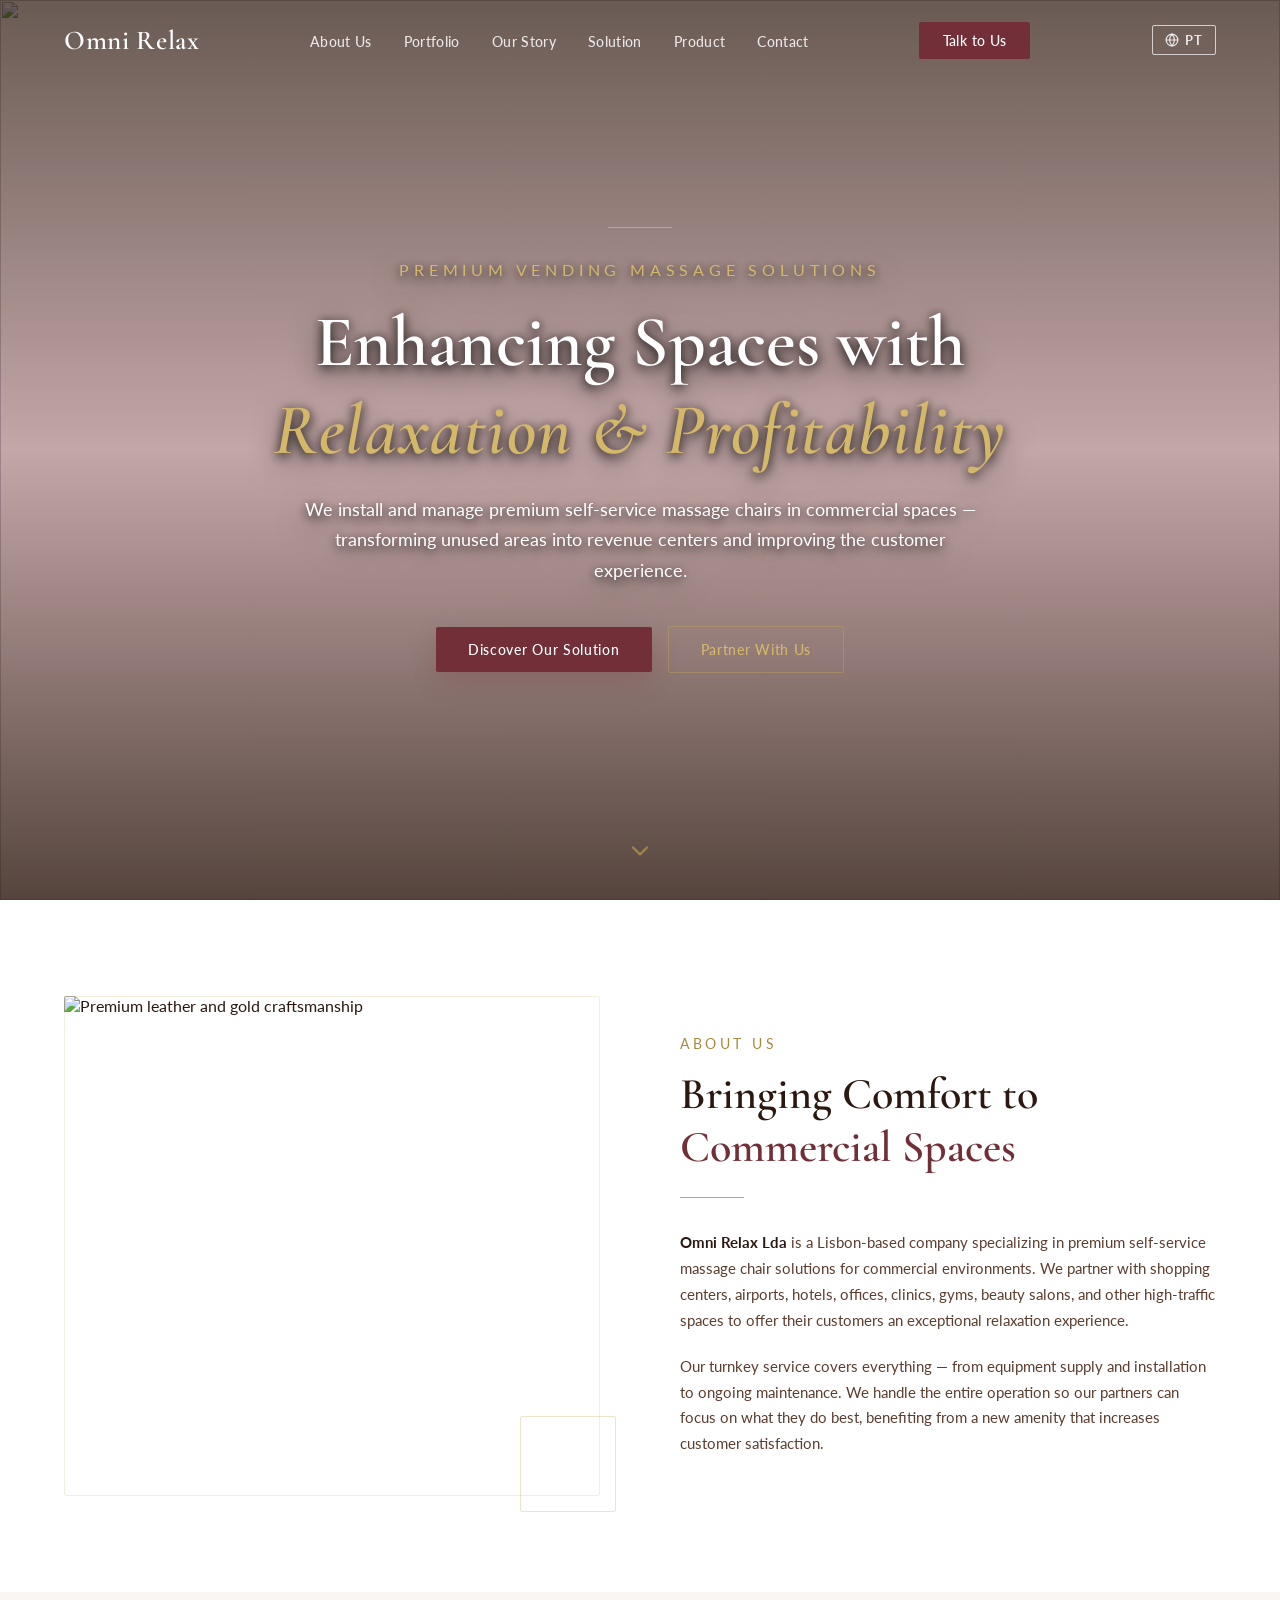
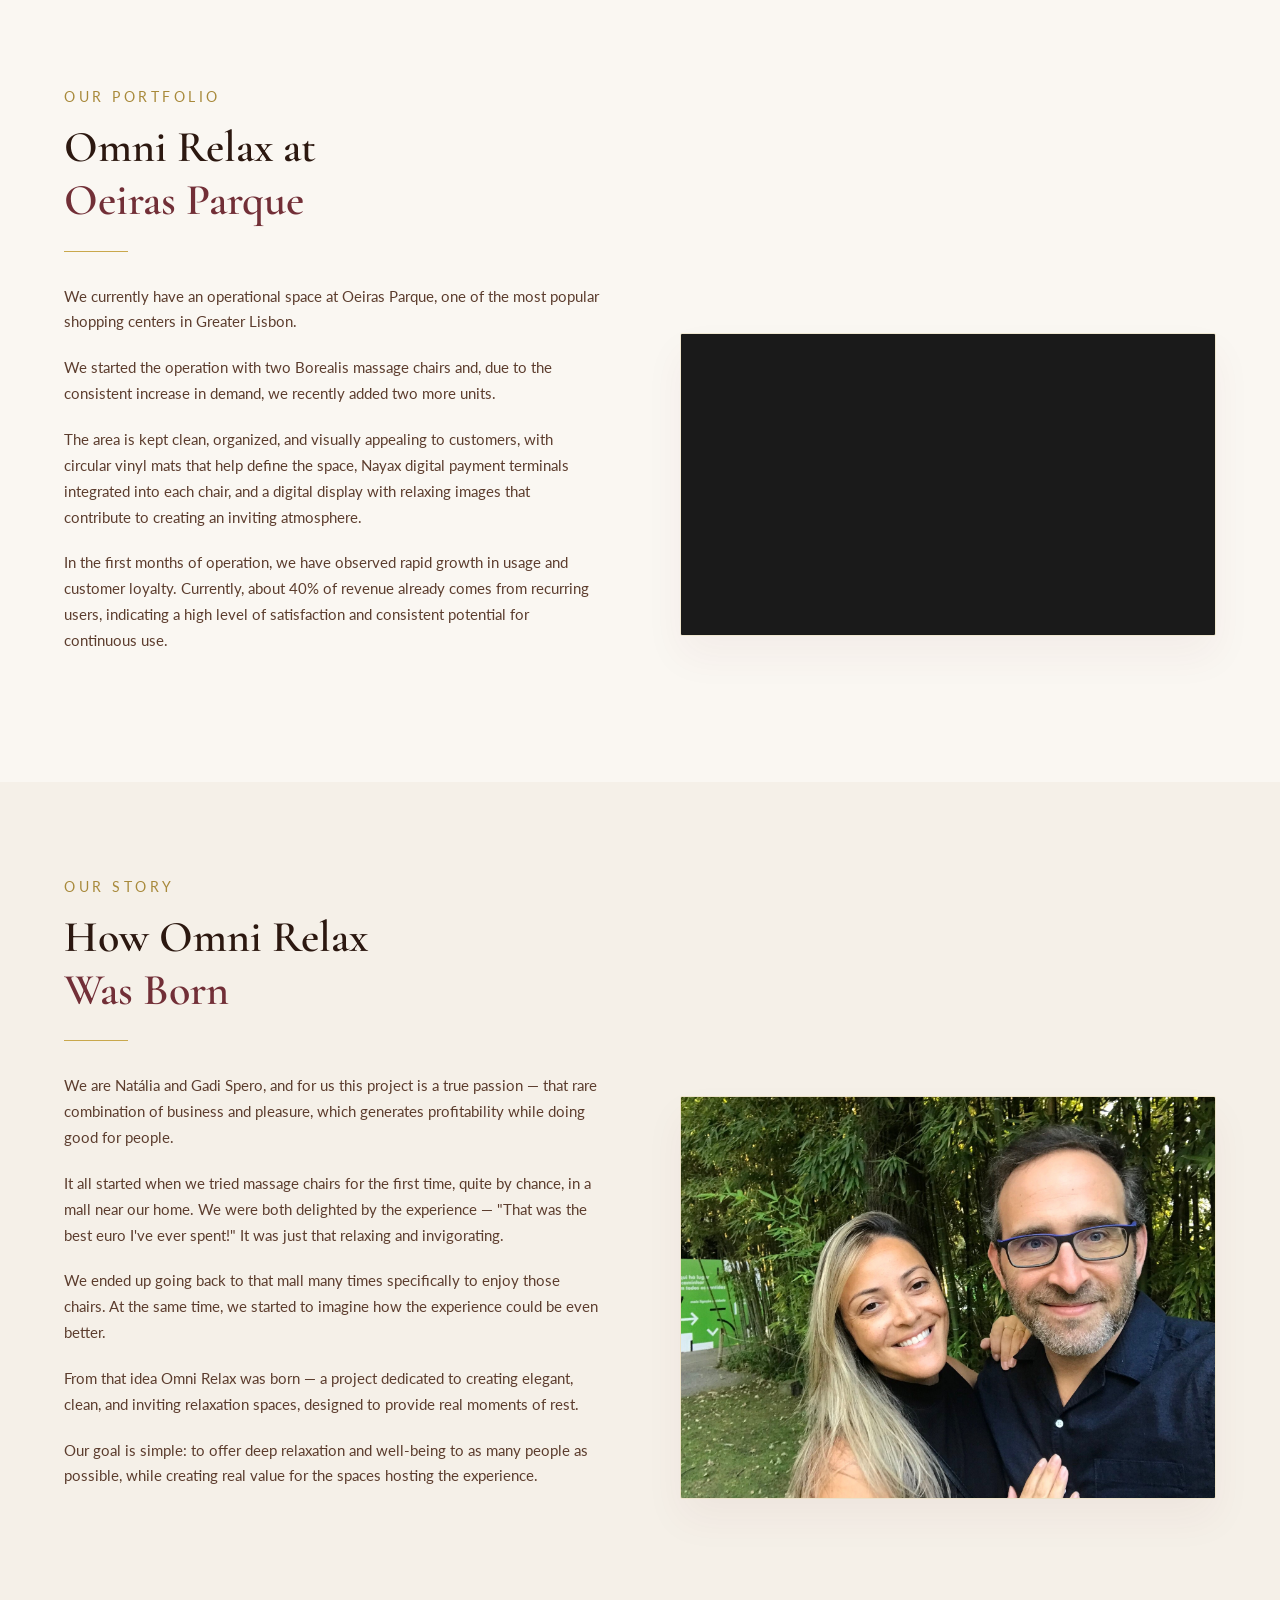
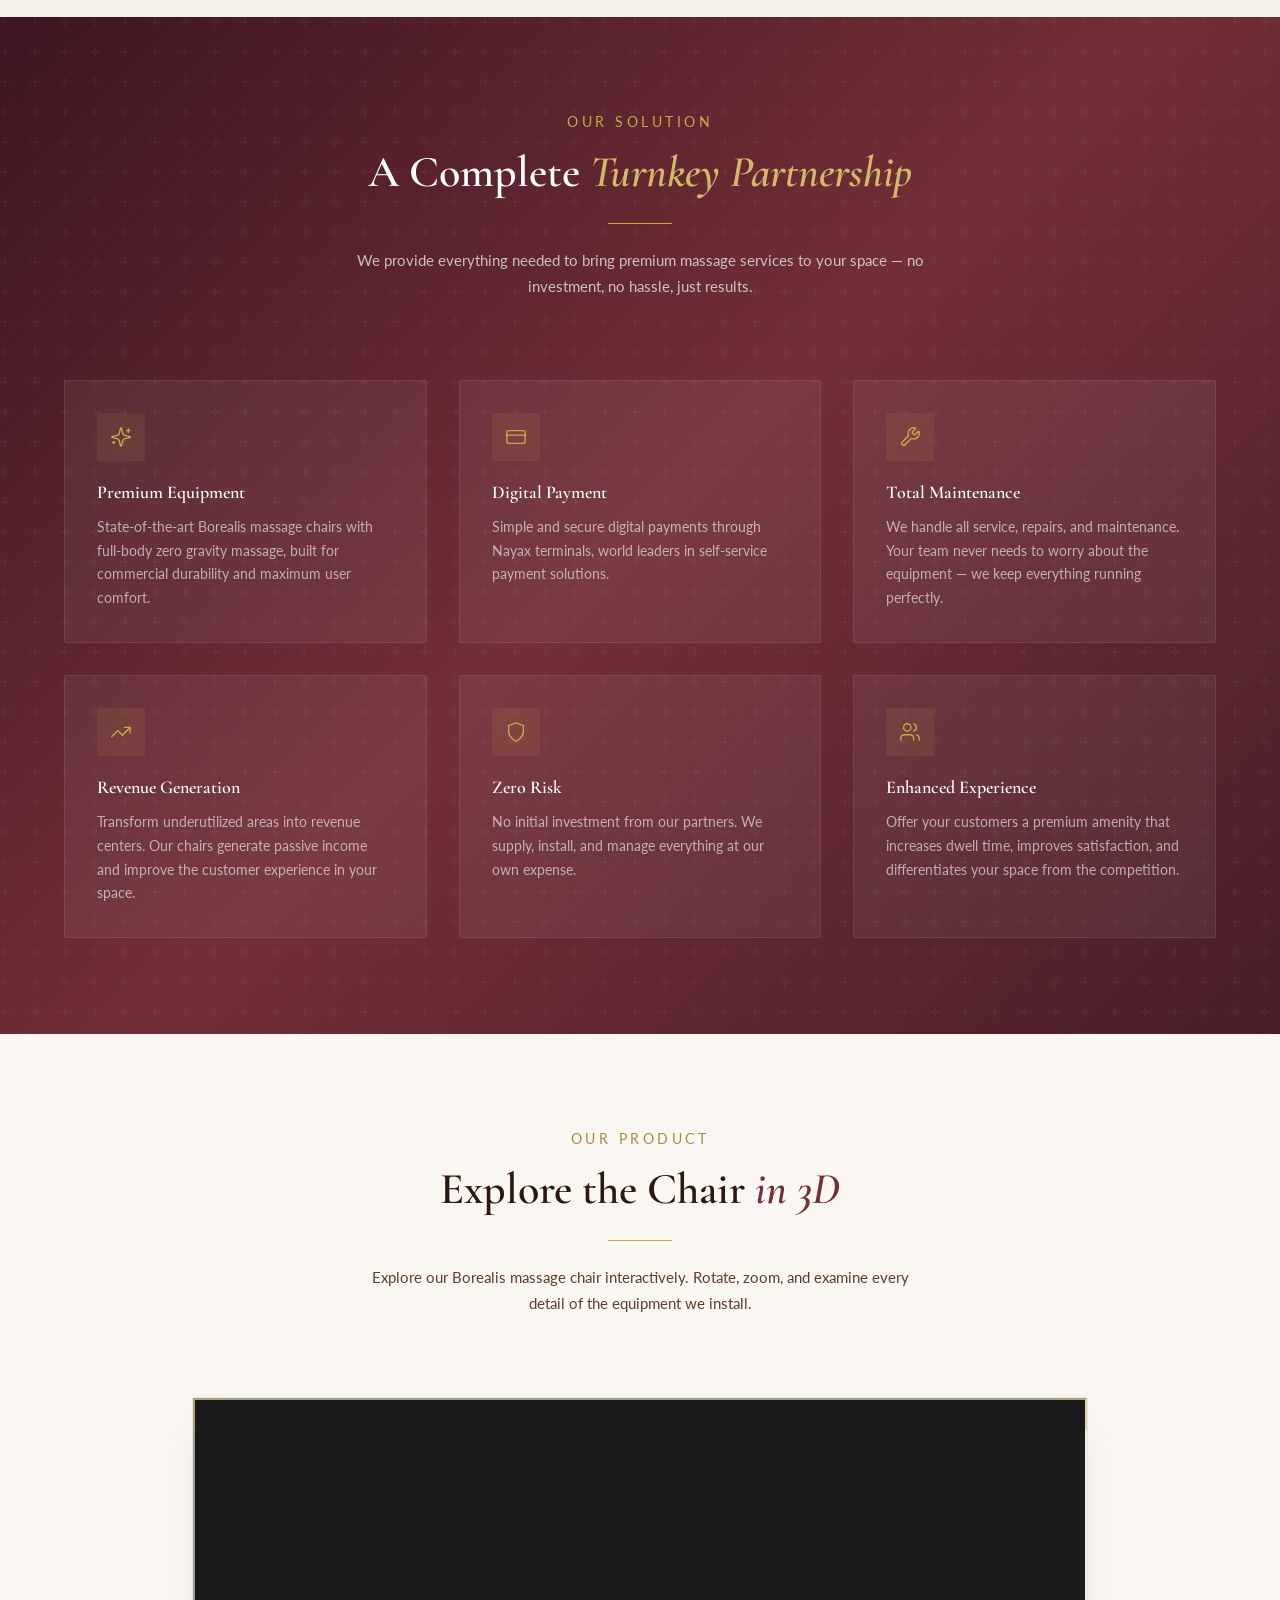
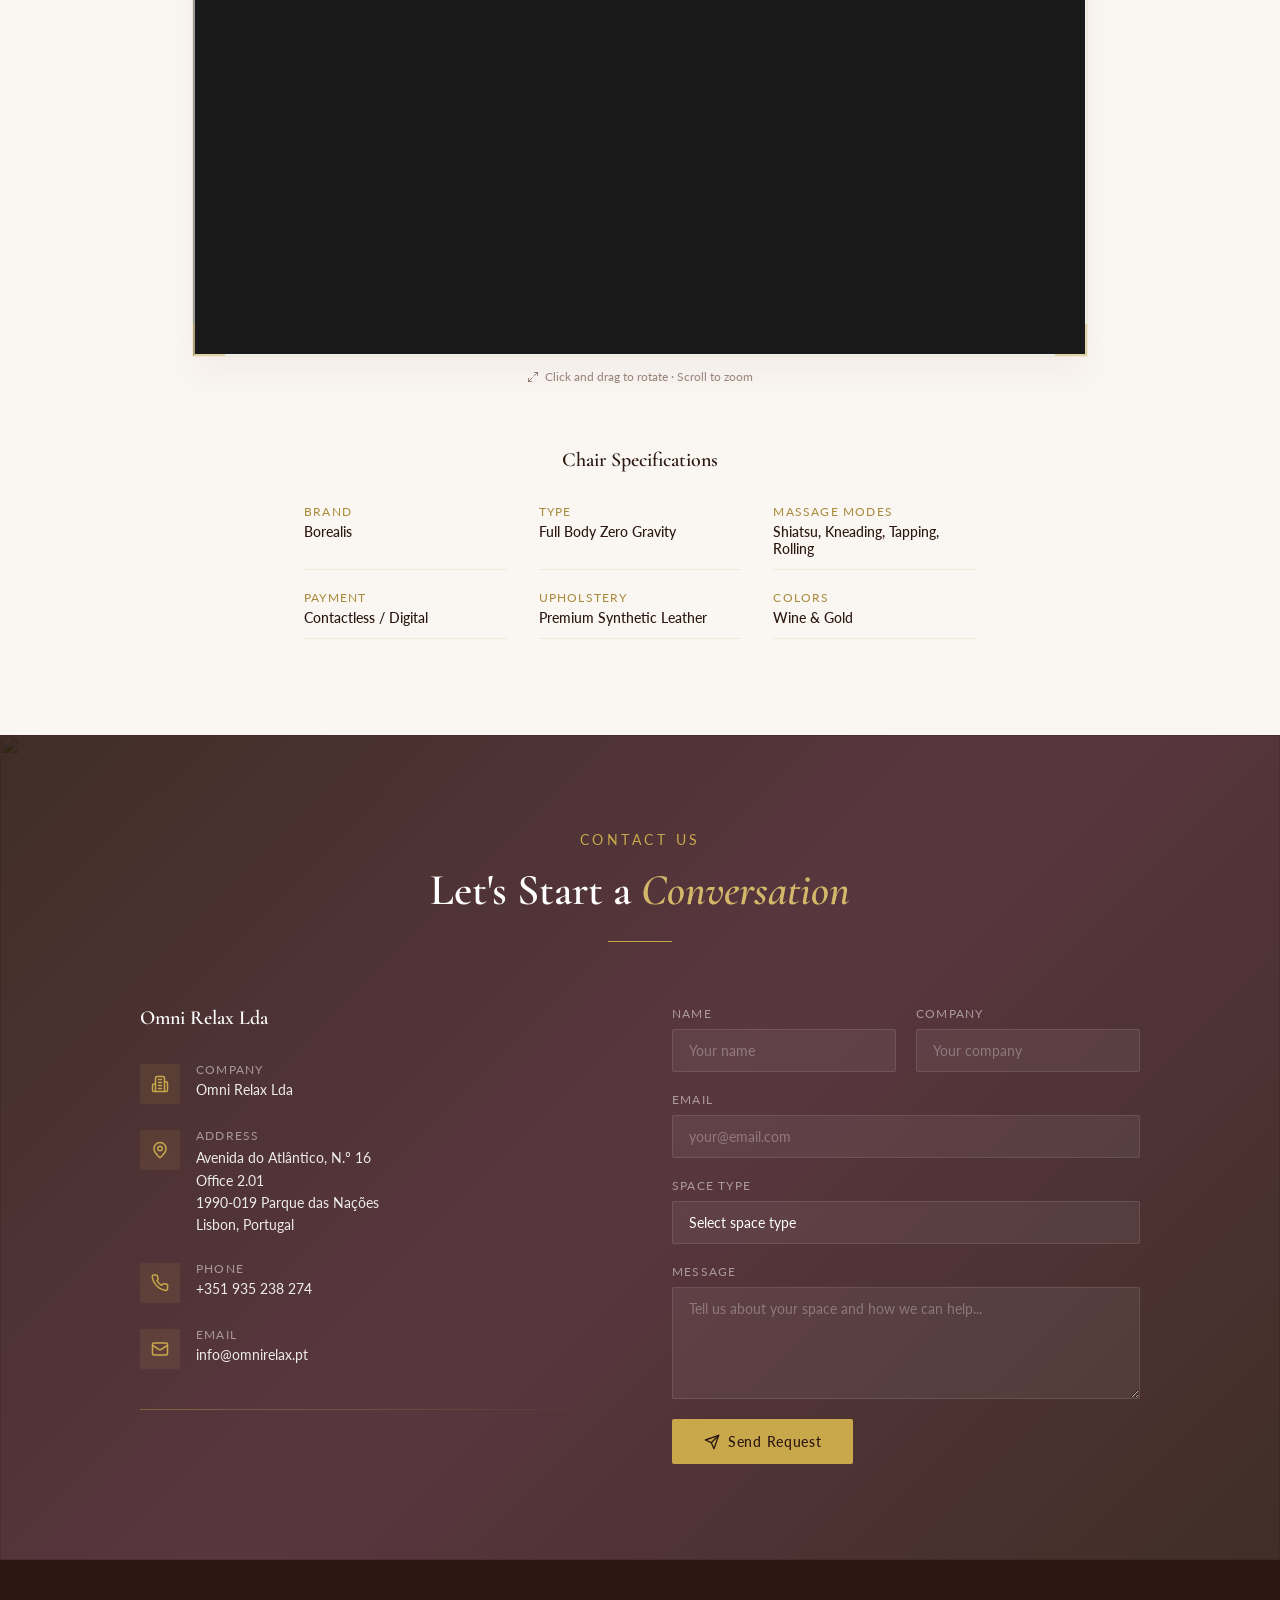
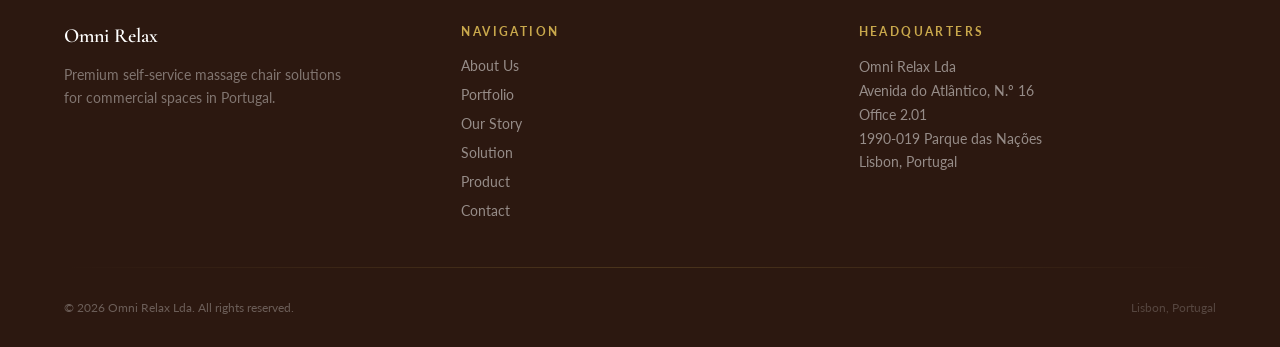
==== commit b3ec1602: "Ensure Our Story matches About Us color scheme (white background)" ====
--- a/index-en.html
+++ b/index-en.html
@@ -161,7 +161,7 @@
   </section>
 
 <!-- ======= OUR STORY SECTION ======= -->
-<section id="historia" class="section-white">
+<section id="historia" class="section-light-1">
   <div class="container">
 
     <p class="eyebrow-dark">Our Story</p>
--- a/style.css
+++ b/style.css
@@ -325,8 +325,8 @@
 /* ============================================================
    SHARED SECTION STYLES
    ============================================================ */
-.section-light-1 { padding: 6rem 0; background: var(--color-cream); }
-.section-light-2 { padding: 6rem 0; background: var(--color-cream-2); }
+.section-light-1 { padding: 6rem 0; background: #ffffff; }
+.section-light-2 { padding: 6rem 0; background: var(--color-cream); }
 .section-wine { position: relative; padding: 6rem 0; overflow: hidden; }
 .section-contact { position: relative; padding: 6rem 0; overflow: hidden; }
 
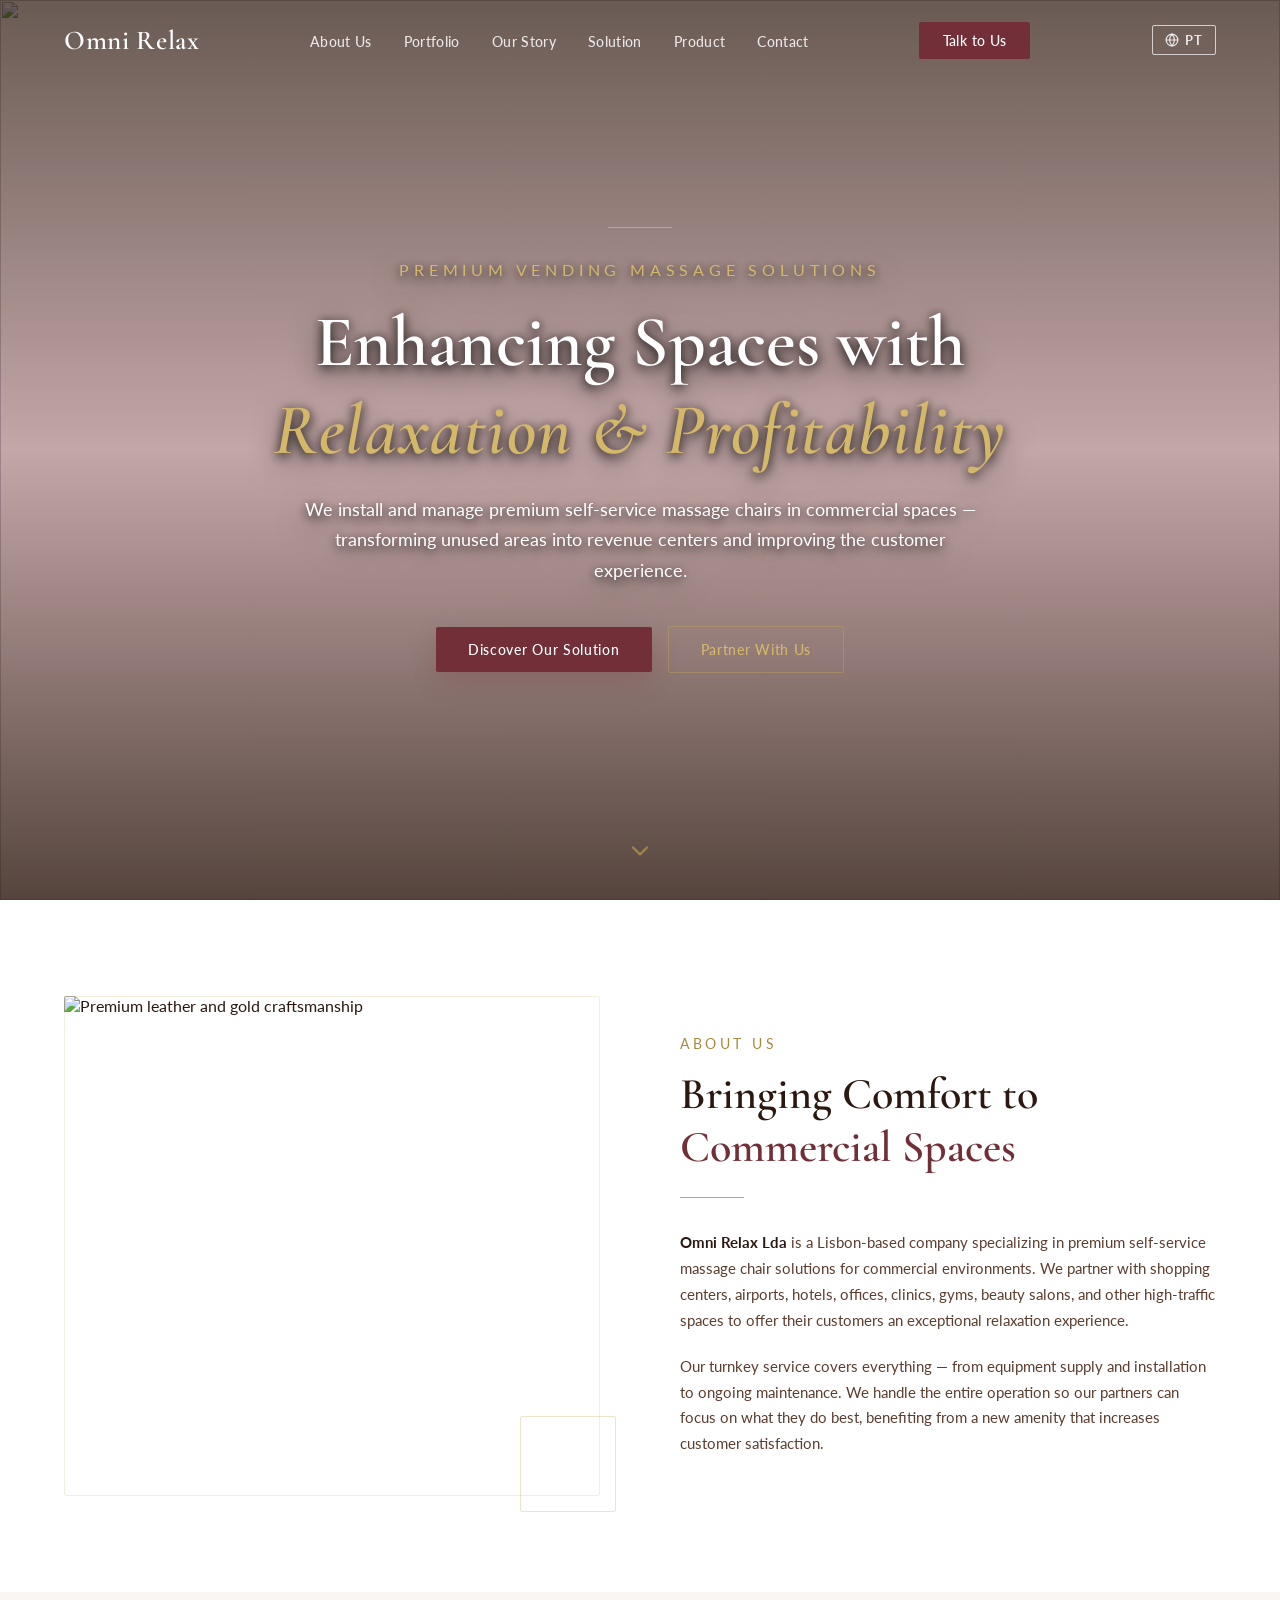
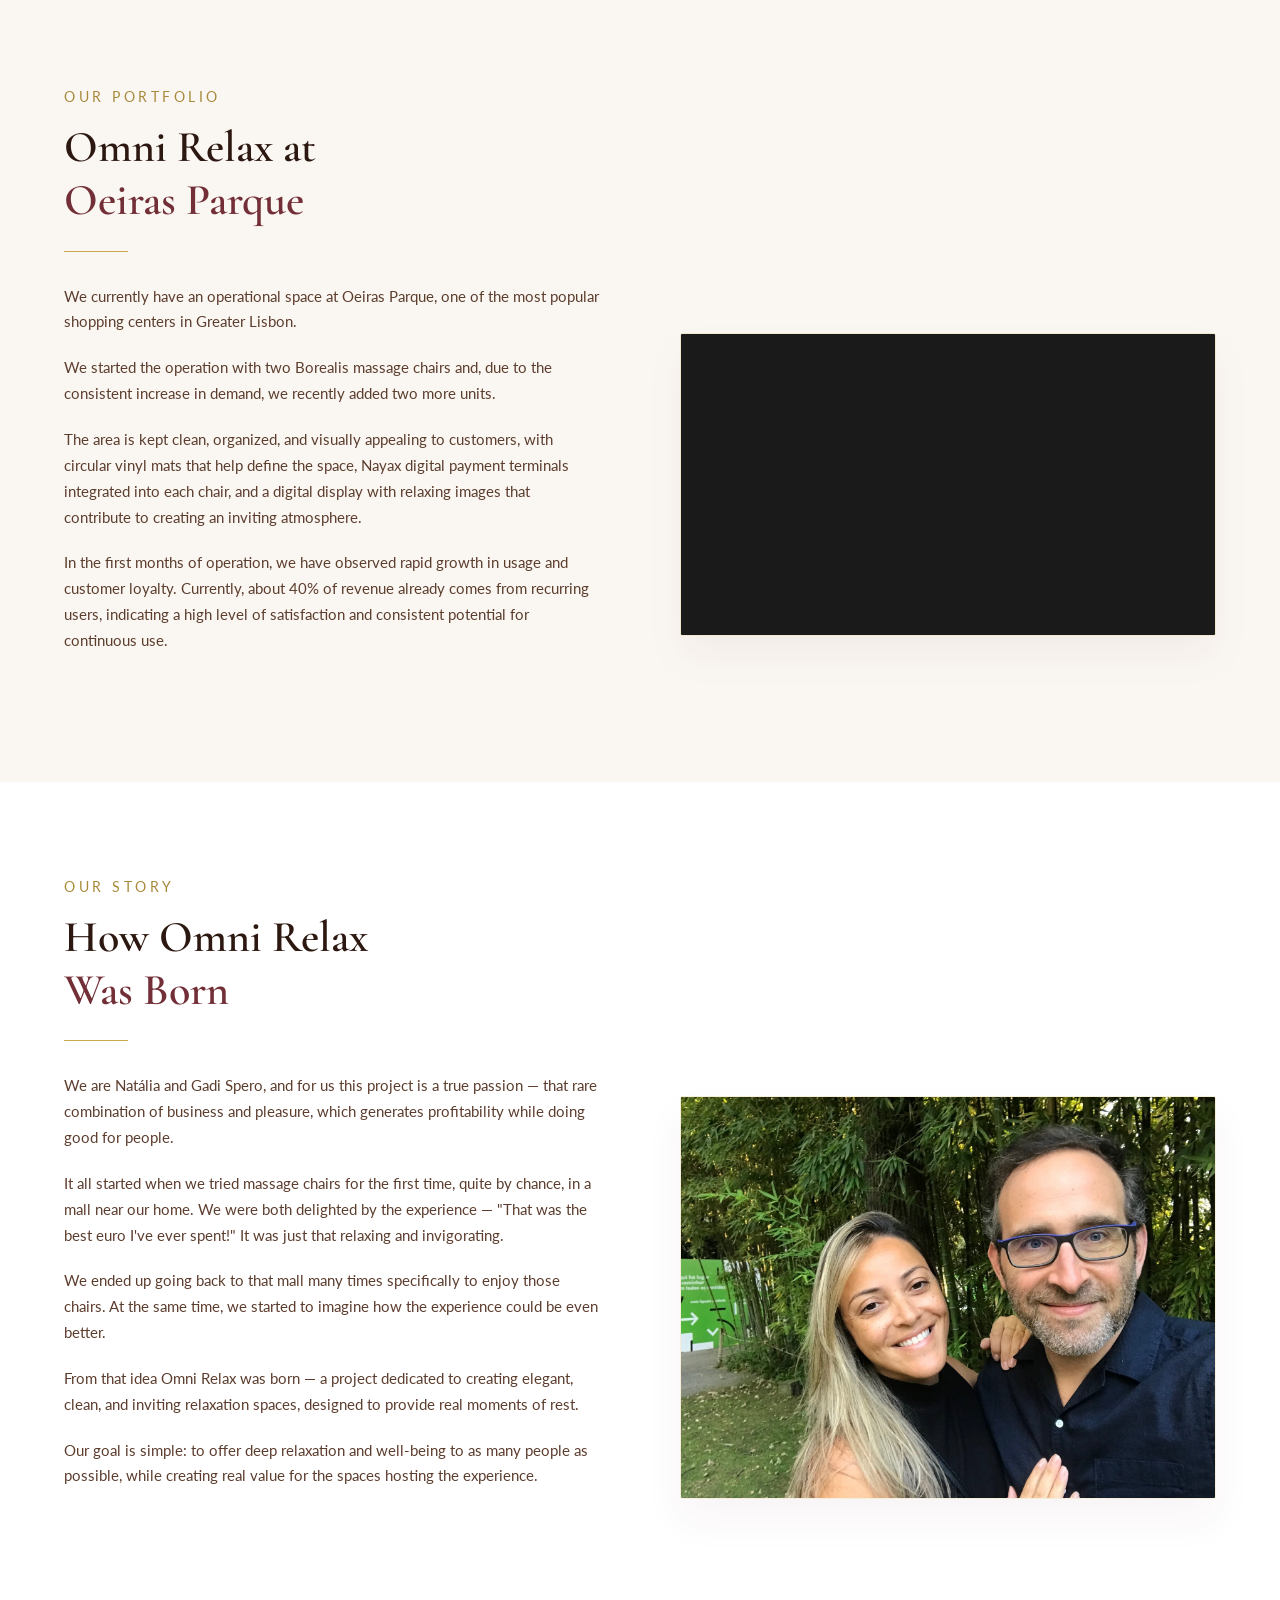
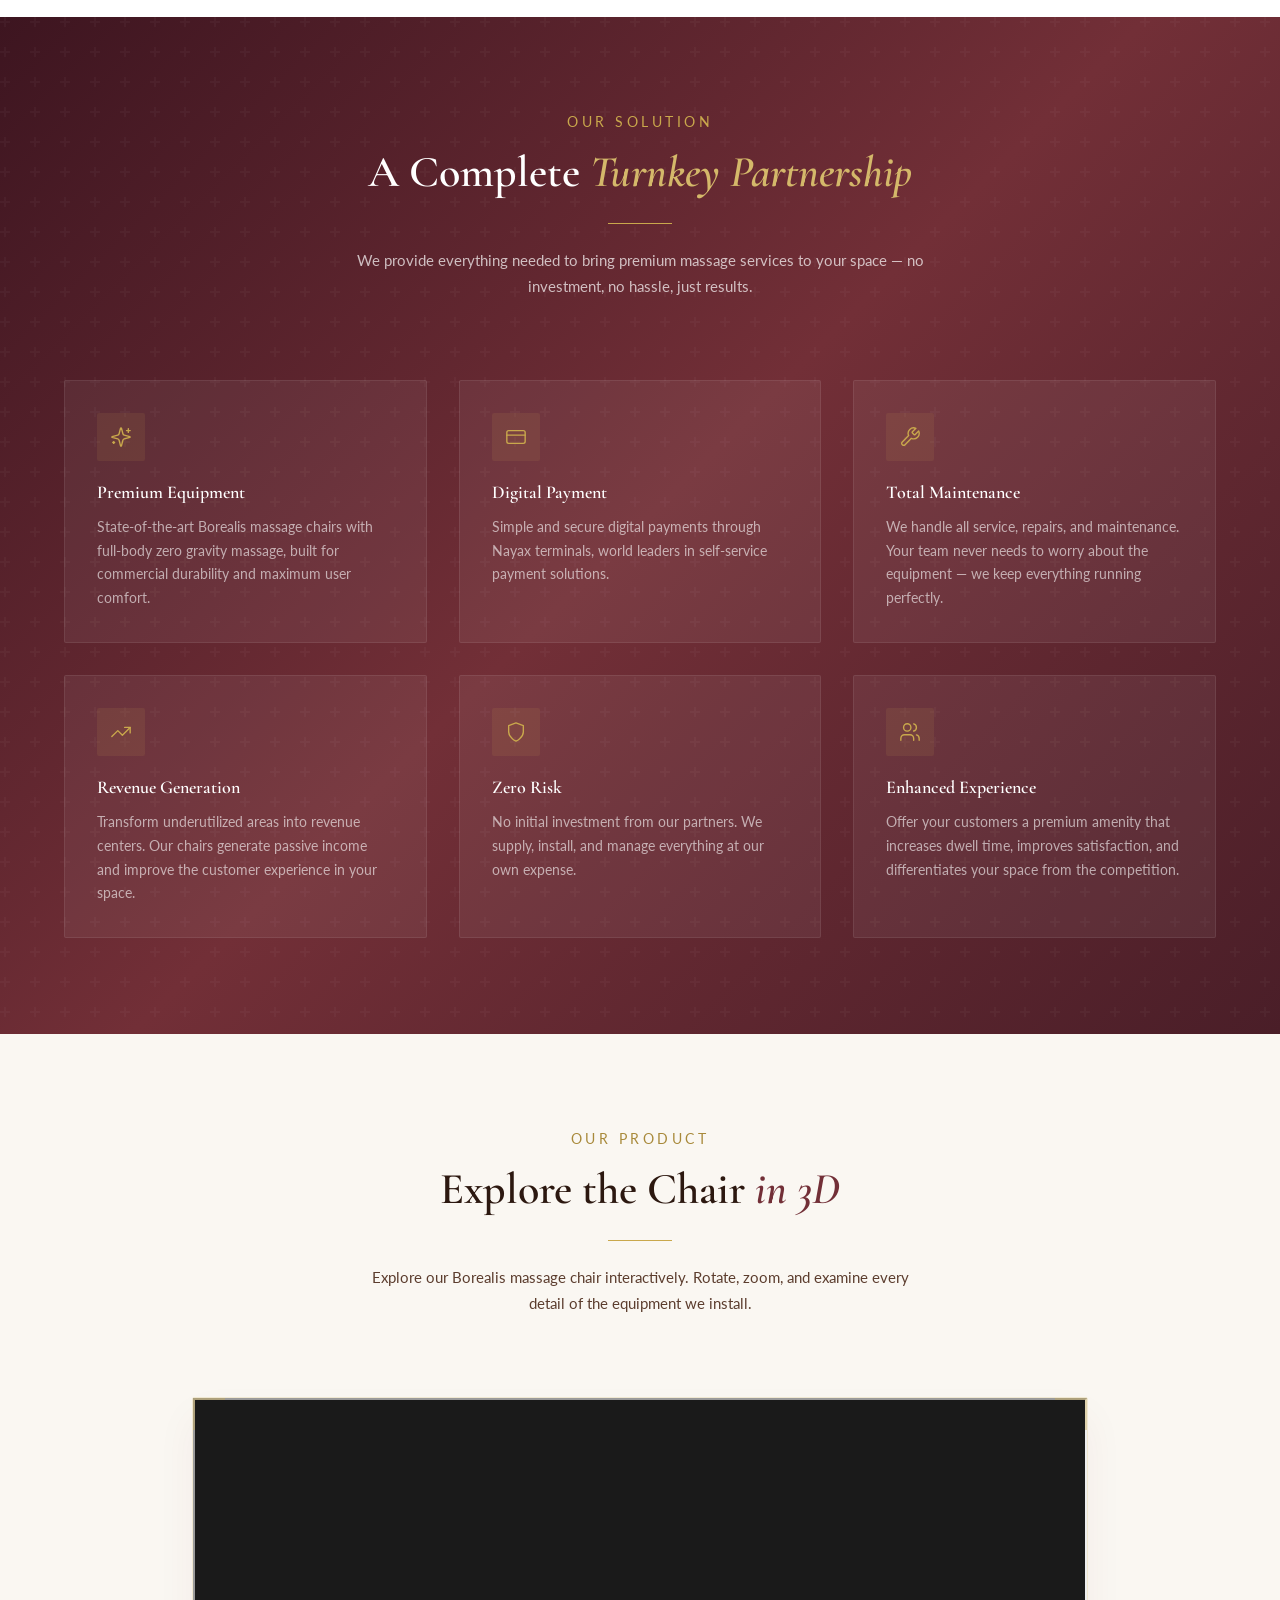
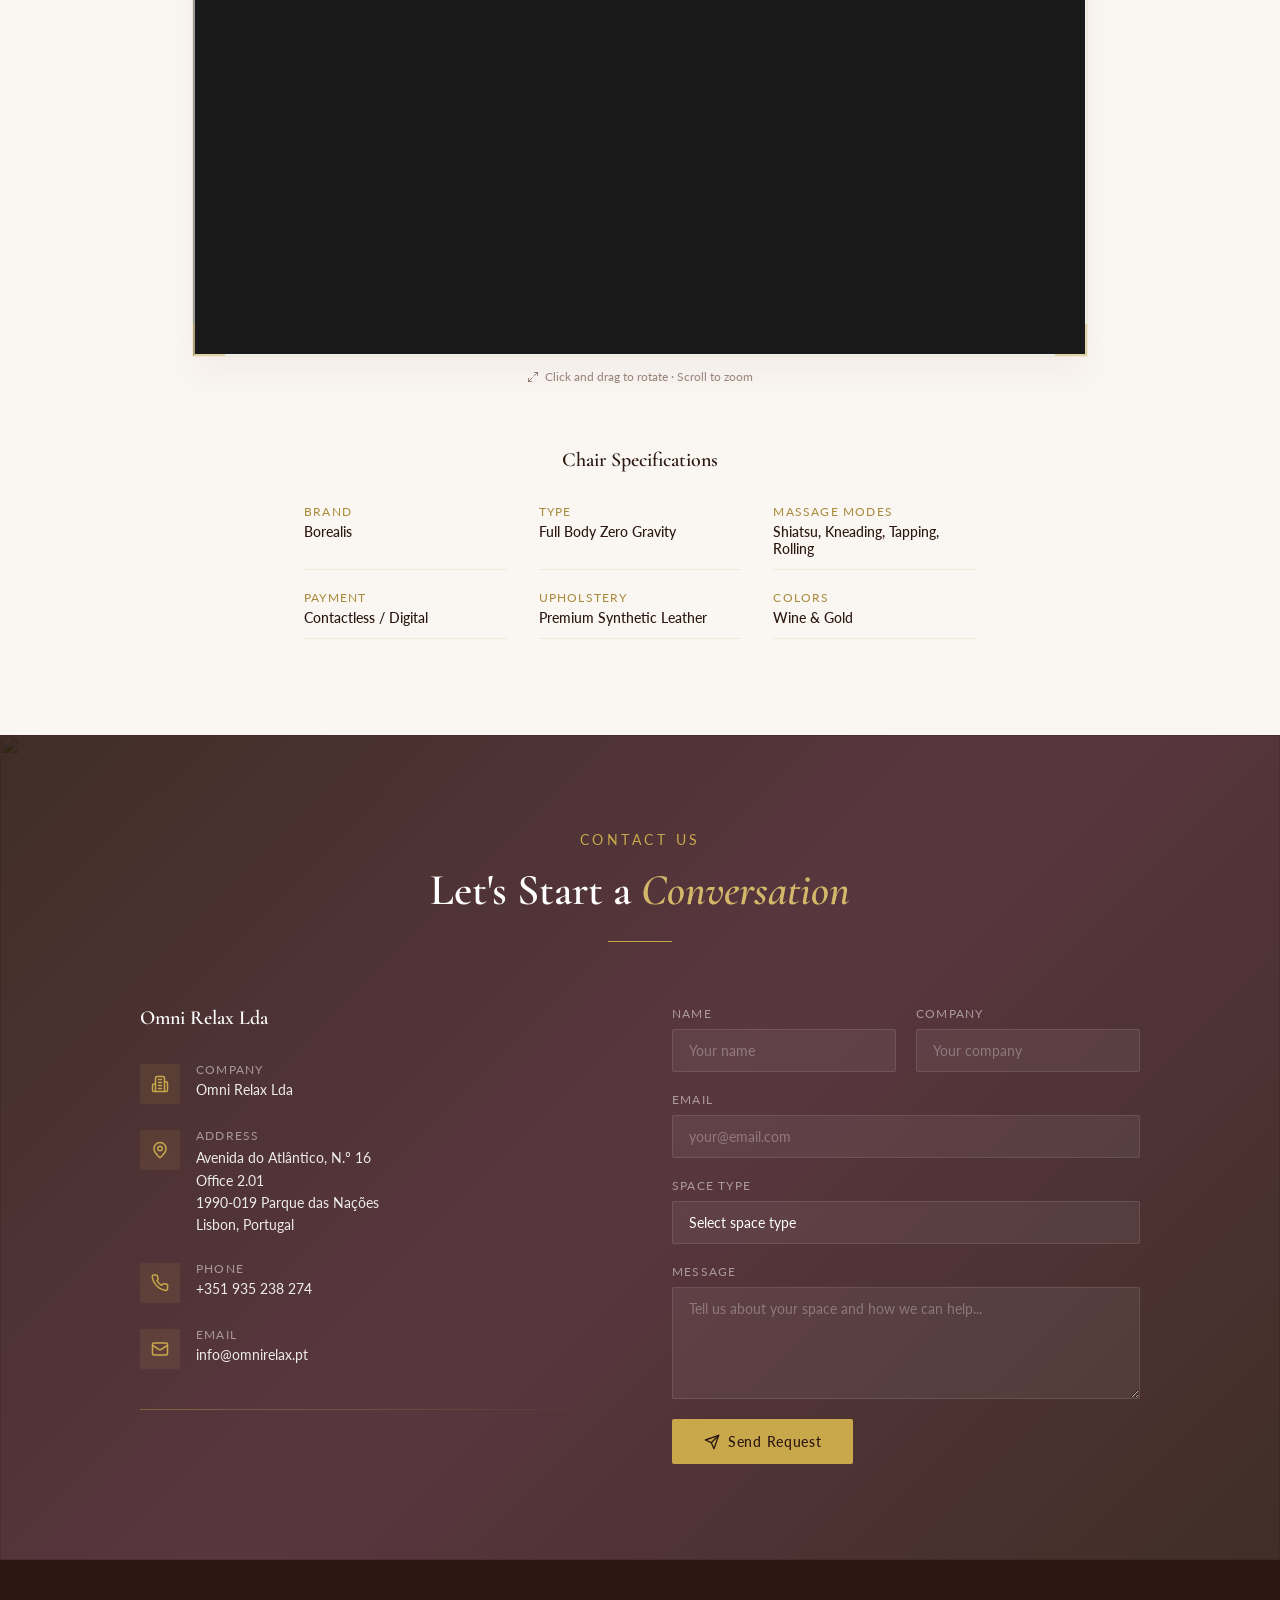
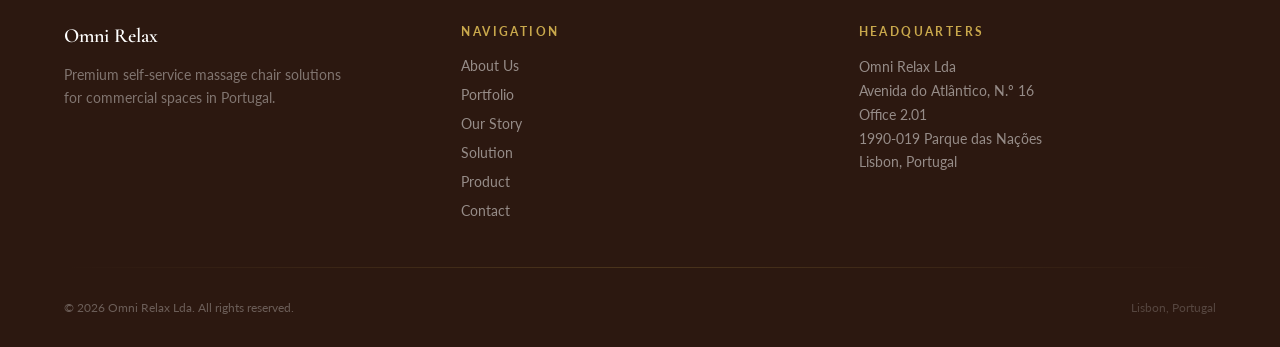
==== commit e5f5fce8: "Set favicon, OG image and ensure video autoplay meta tags" ====
--- a/index-en.html
+++ b/index-en.html
@@ -5,6 +5,11 @@
   <meta name="viewport" content="width=device-width, initial-scale=1.0" />
   <title>Omni Relax</title>
   <meta name="description" content="Premium self-service massage chair solutions for commercial spaces in Portugal." />
+  <link rel="icon" type="image/png" href="assets/favicon.png" />
+  <meta property="og:title" content="Omni Relax" />
+  <meta property="og:description" content="Premium self-service massage chair solutions for commercial spaces in Portugal." />
+  <meta property="og:image" content="assets/logo.png" />
+  <meta property="og:type" content="website" />
   <link rel="preconnect" href="https://fonts.googleapis.com" />
   <link rel="preconnect" href="https://fonts.gstatic.com" crossorigin />
   <link href="https://fonts.googleapis.com/css2?family=Cormorant+Garamond:ital,wght@0,400;0,500;0,600;0,700;1,400;1,500;1,600&family=Lato:wght@300;400;700&display=swap" rel="stylesheet" />
--- a/style.css
+++ b/style.css
@@ -863,11 +863,6 @@
    OUR STORY SECTION ADJUSTMENTS
    ============================================================ */
 
-/* alternate background to keep section rhythm */
-#historia {
-  background: var(--color-cream-2);
-}
-
 /* remove the forced video layout */
 #historia .portfolio-video-inner {
   aspect-ratio: auto;
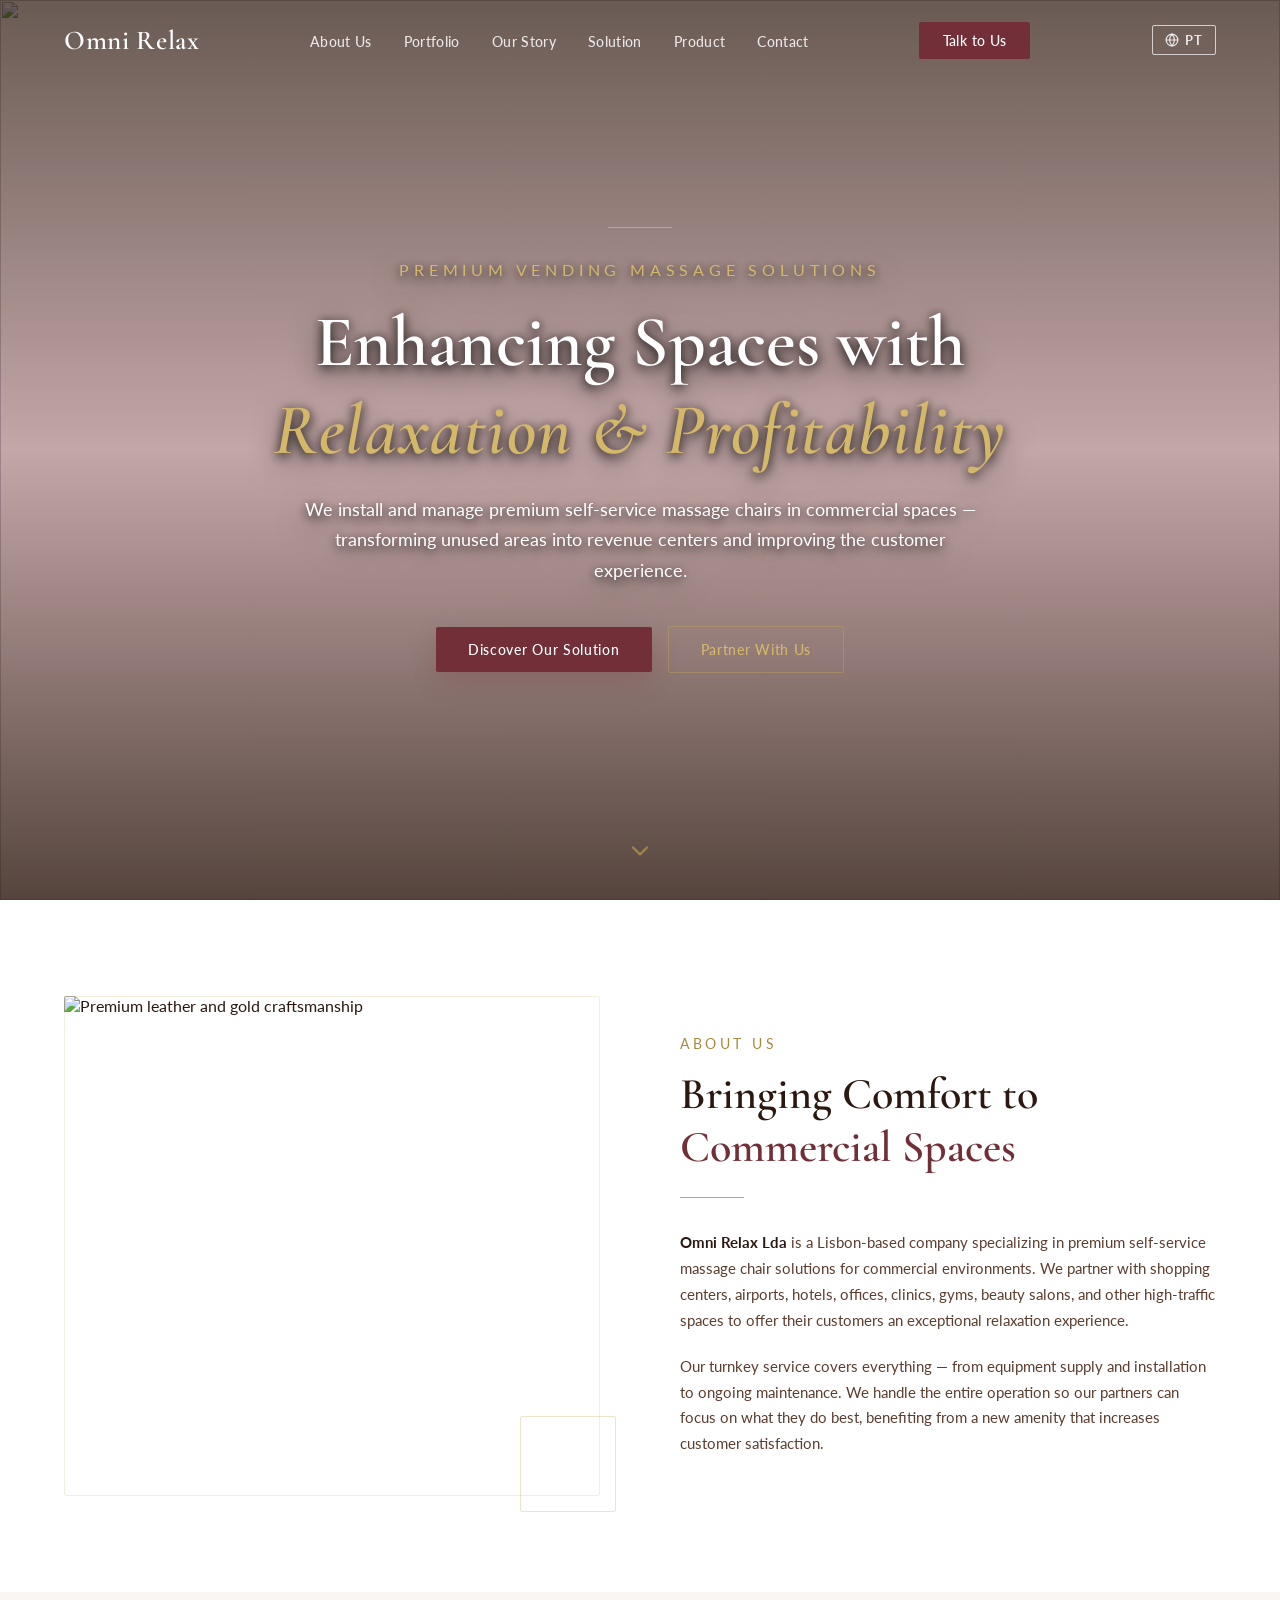
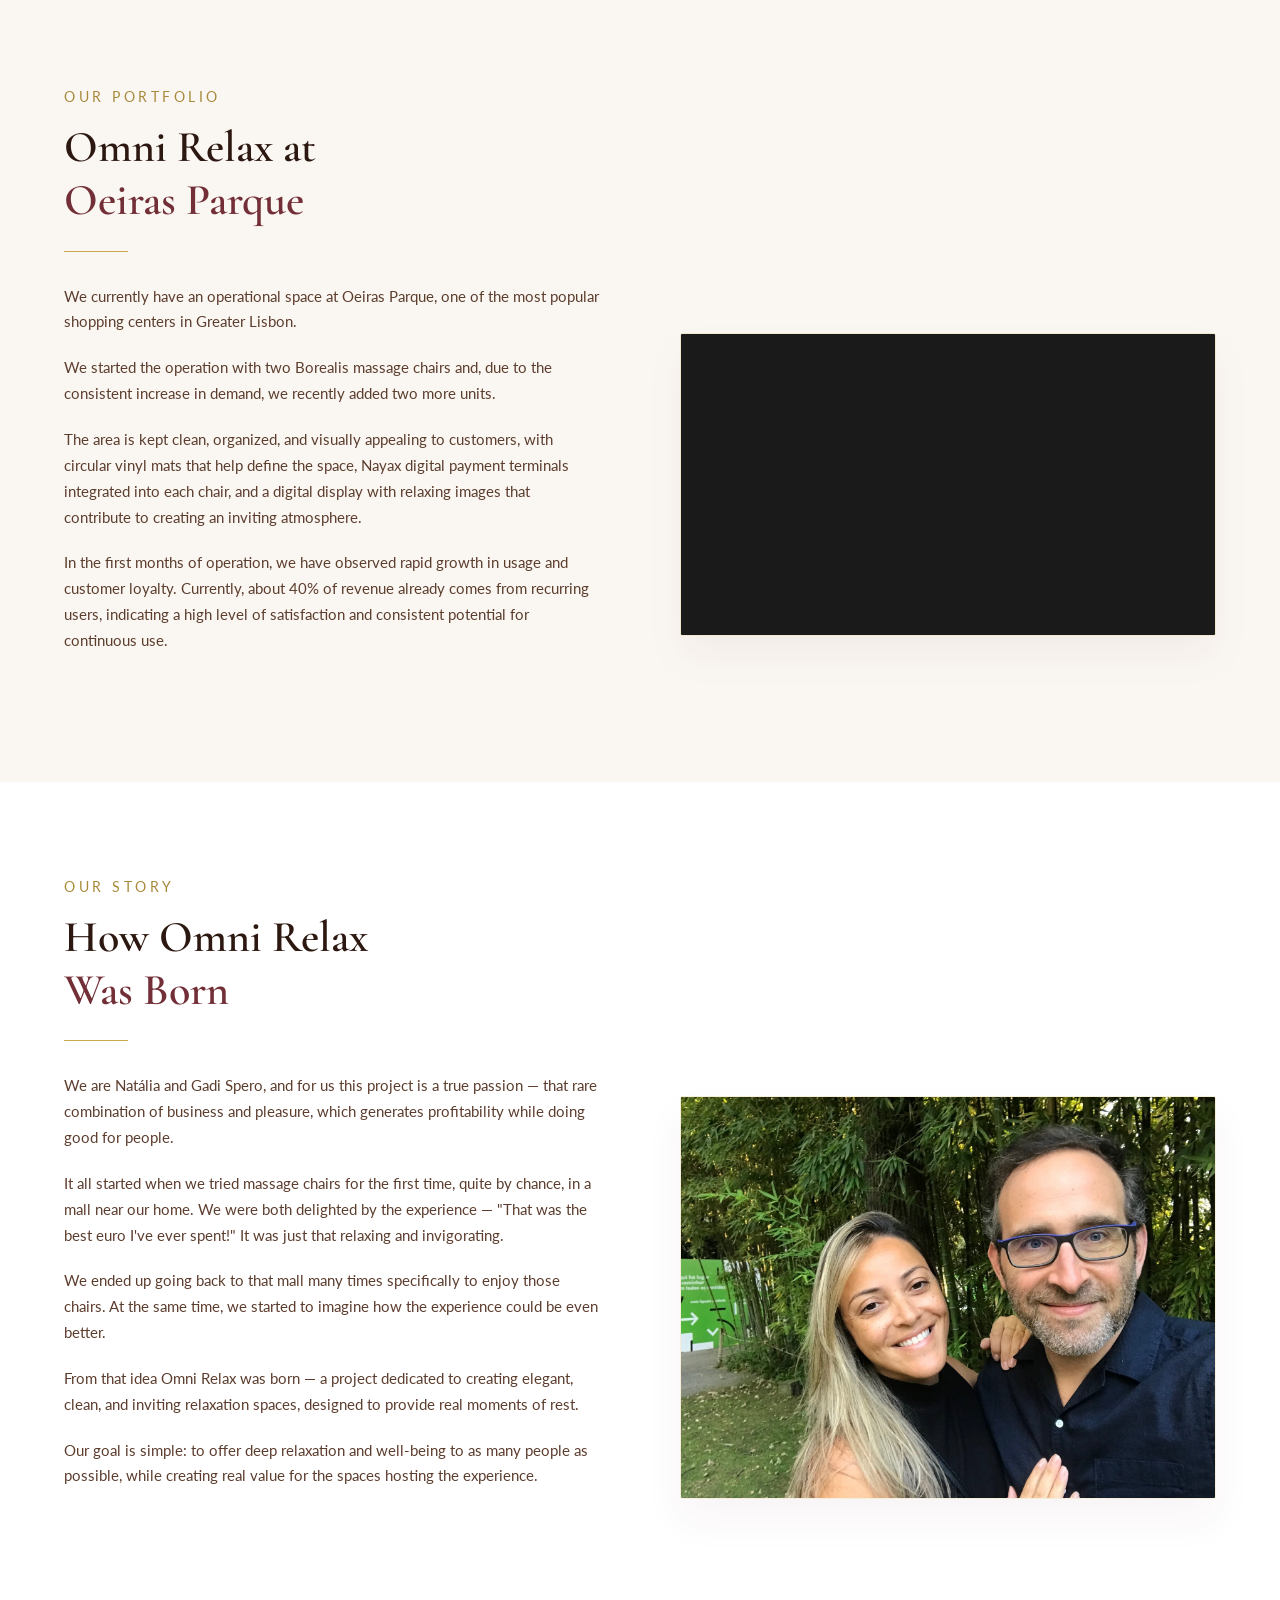
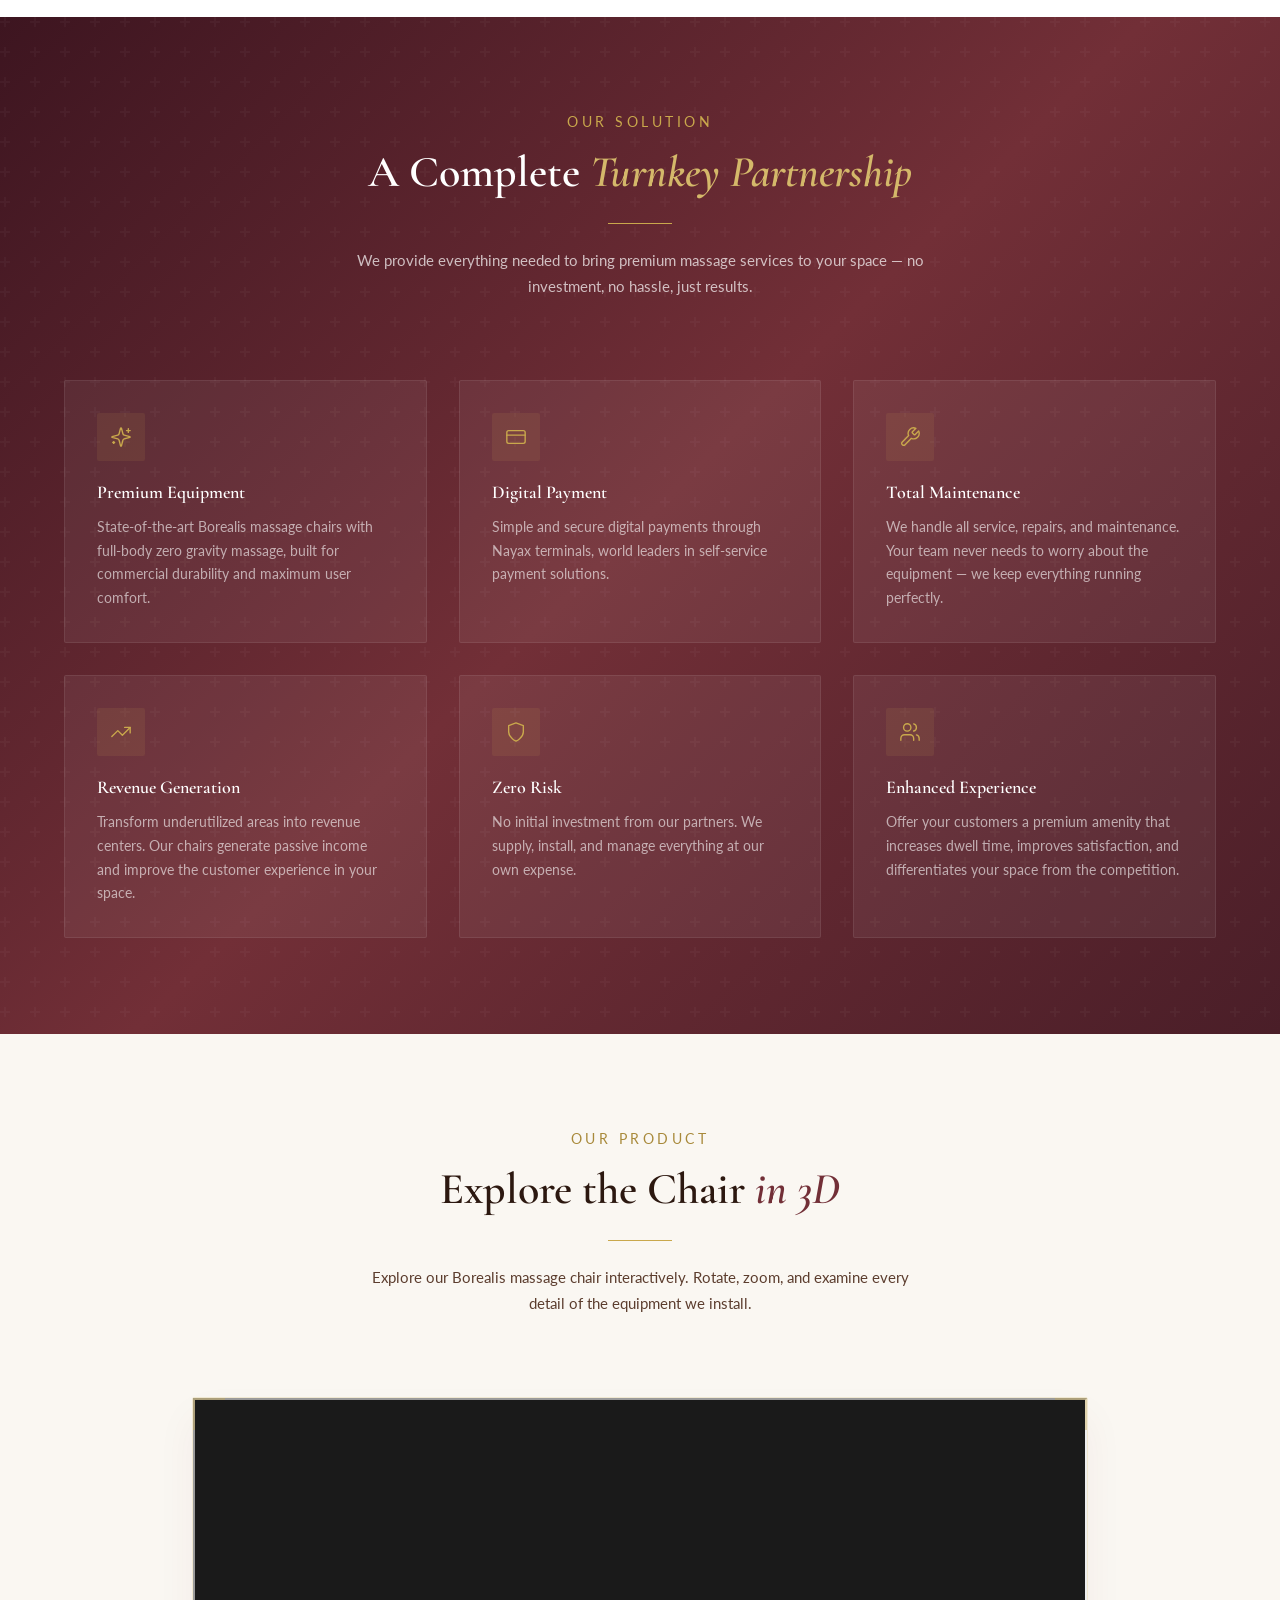
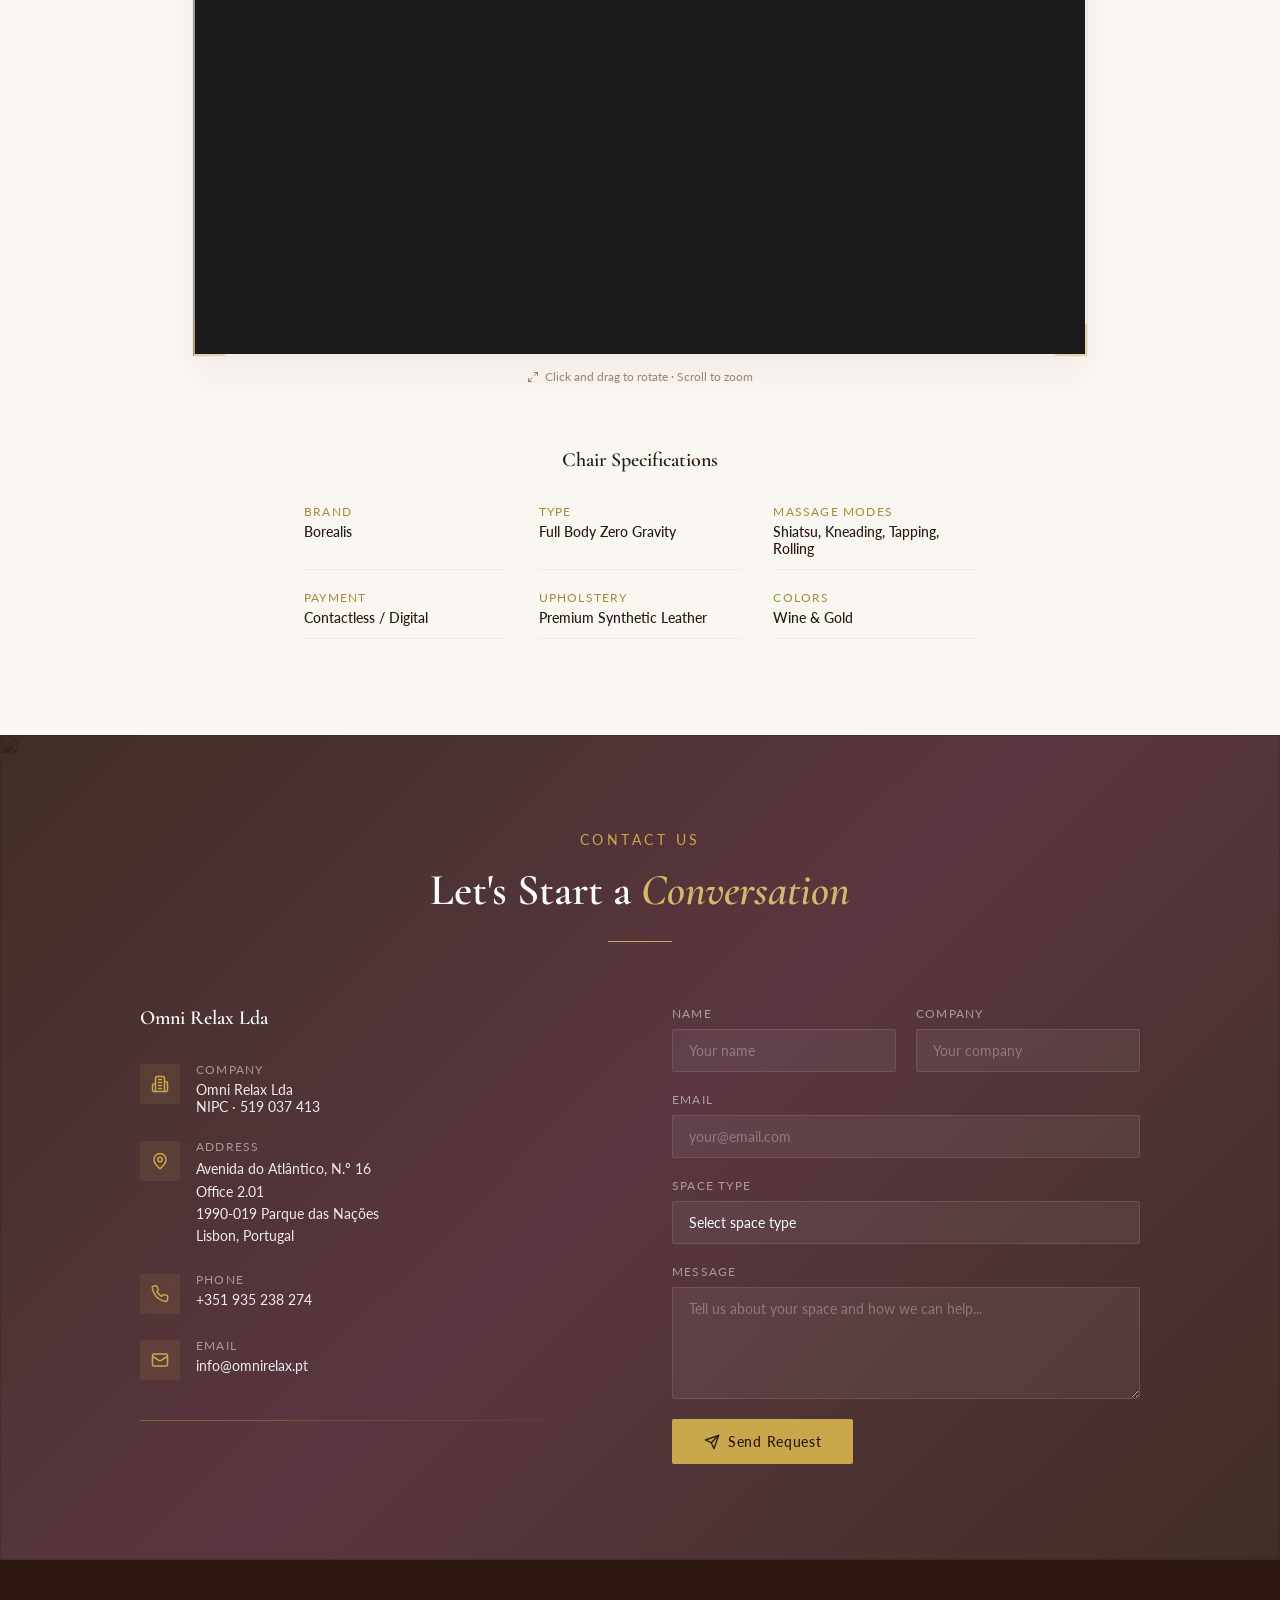
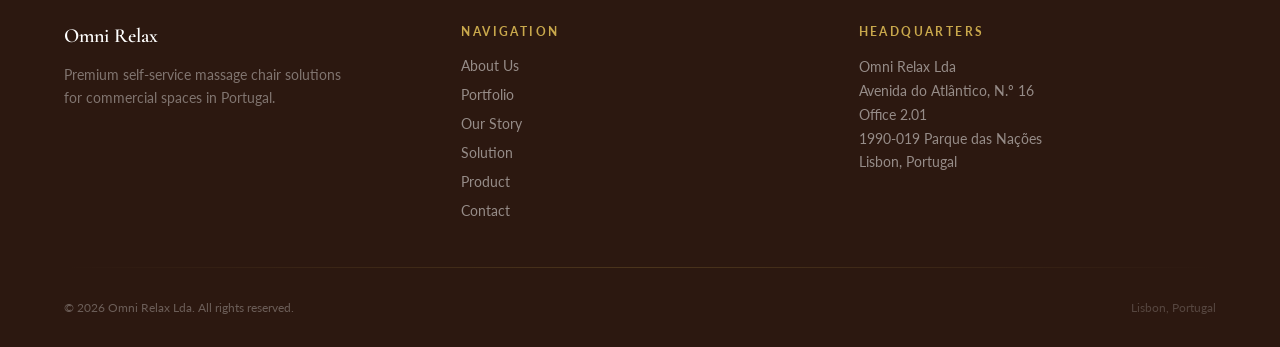
==== commit bf9c34ce: "Update index-en.html" ====
--- a/index-en.html
+++ b/index-en.html
@@ -419,7 +419,10 @@
               </div>
               <div>
                 <p class="contact-info-label">Company</p>
-                <p class="contact-info-value">Omni Relax Lda</p>
+                <p class="contact-info-value">
+                  Omni Relax Lda<br>
+                  NIPC · 519 037 413
+                </p>
               </div>
             </div>
             <div class="contact-info-item">
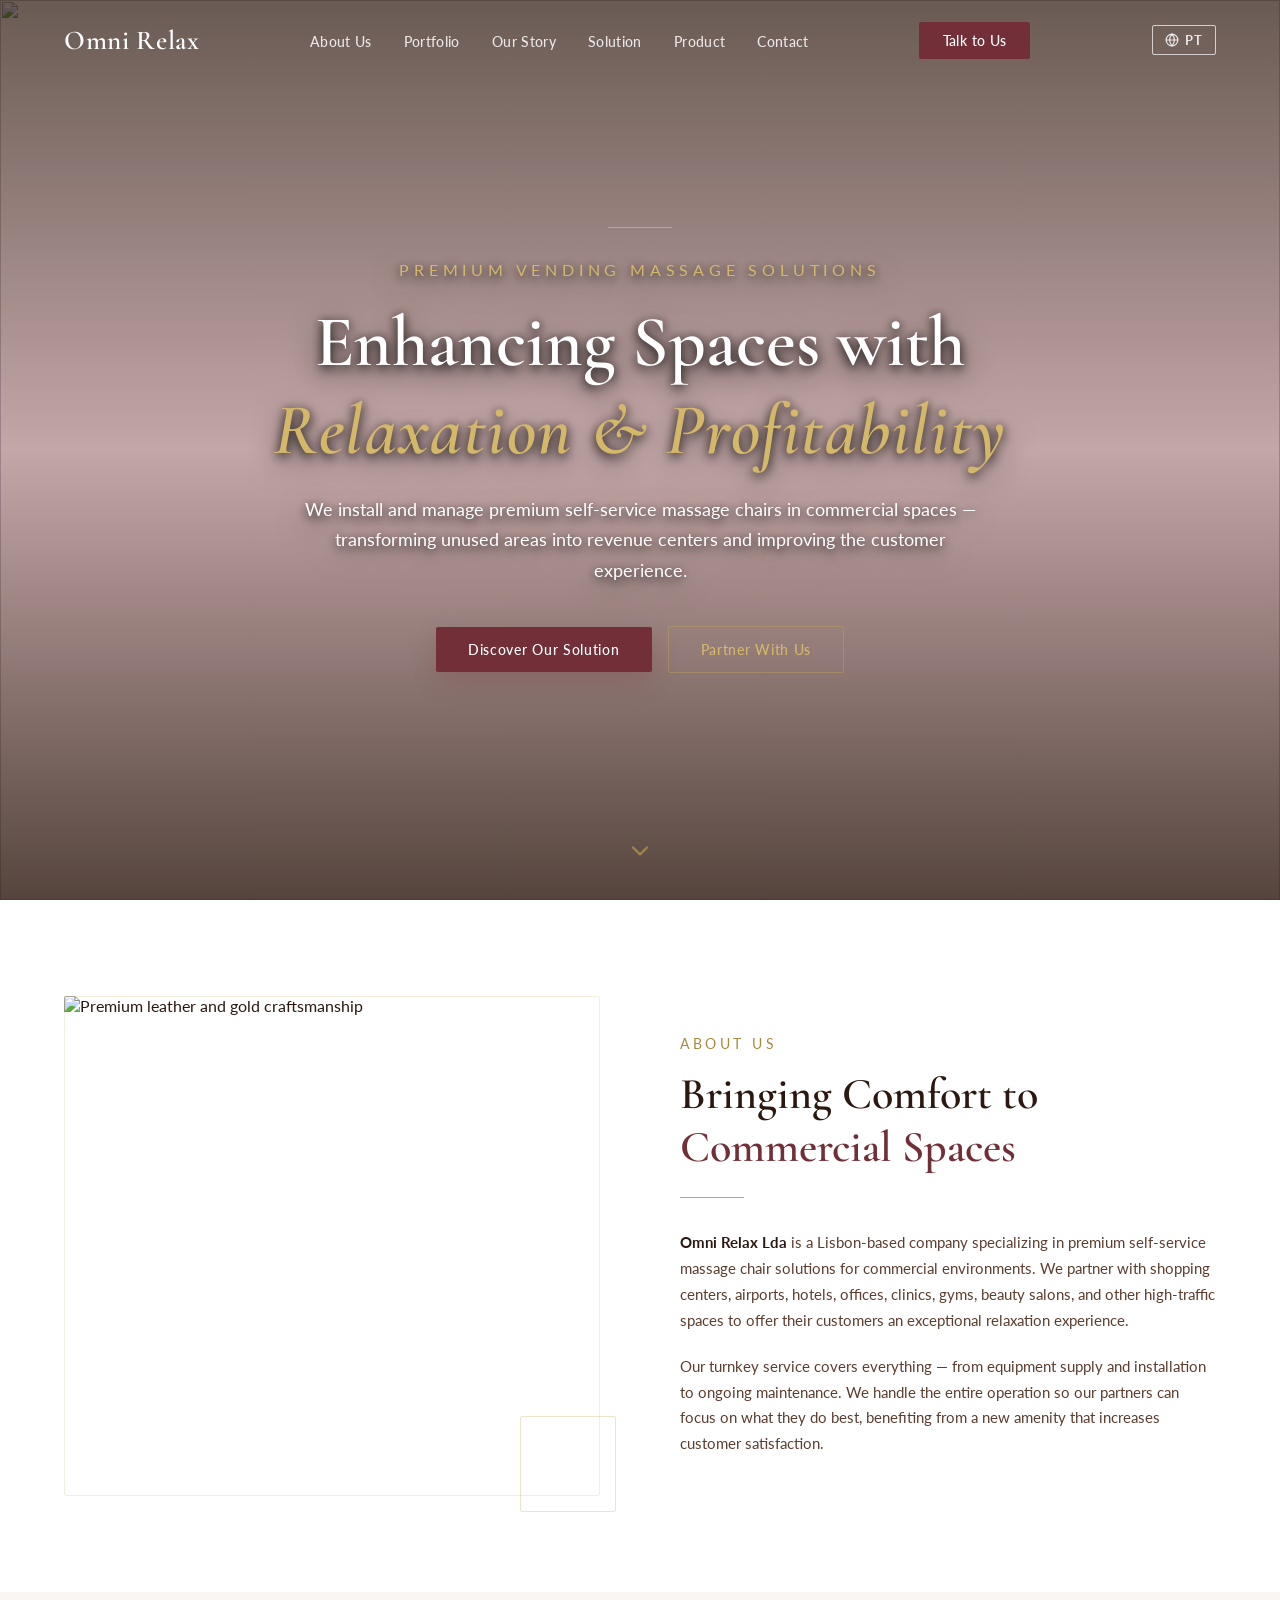
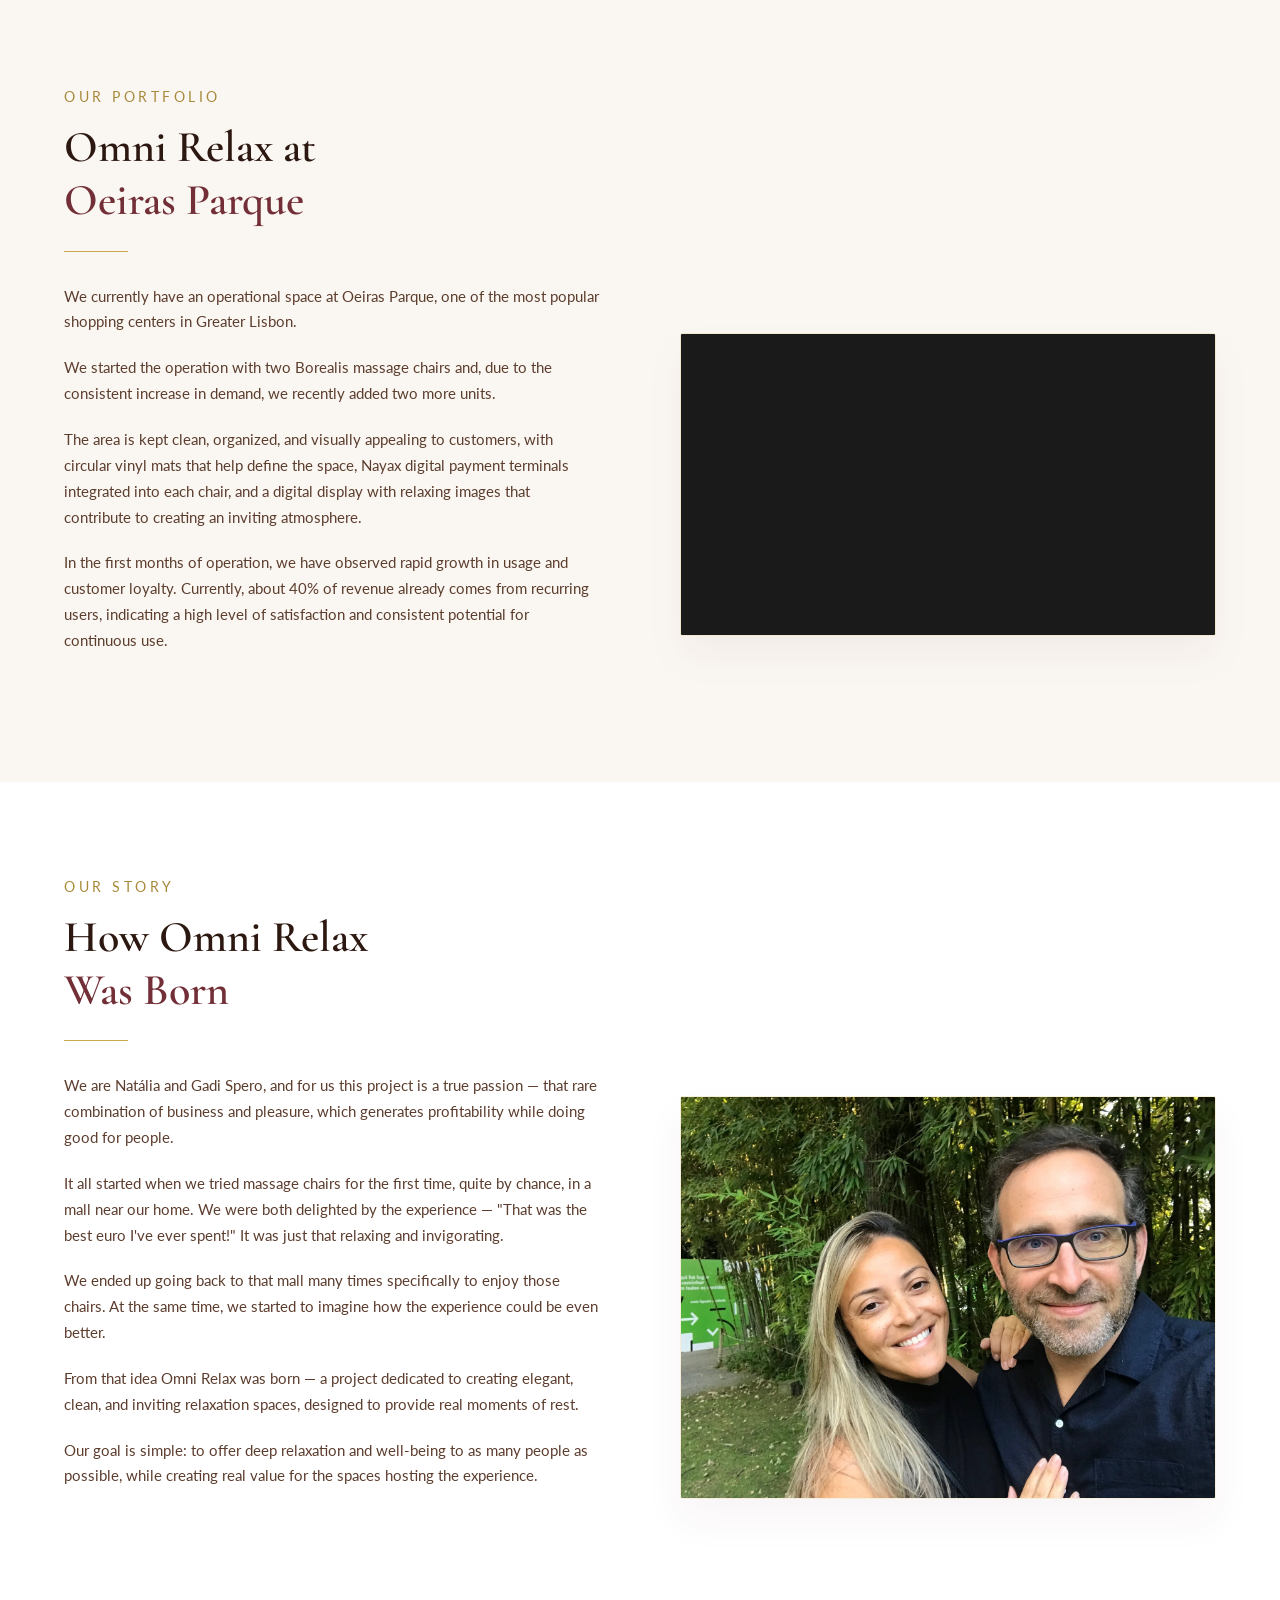
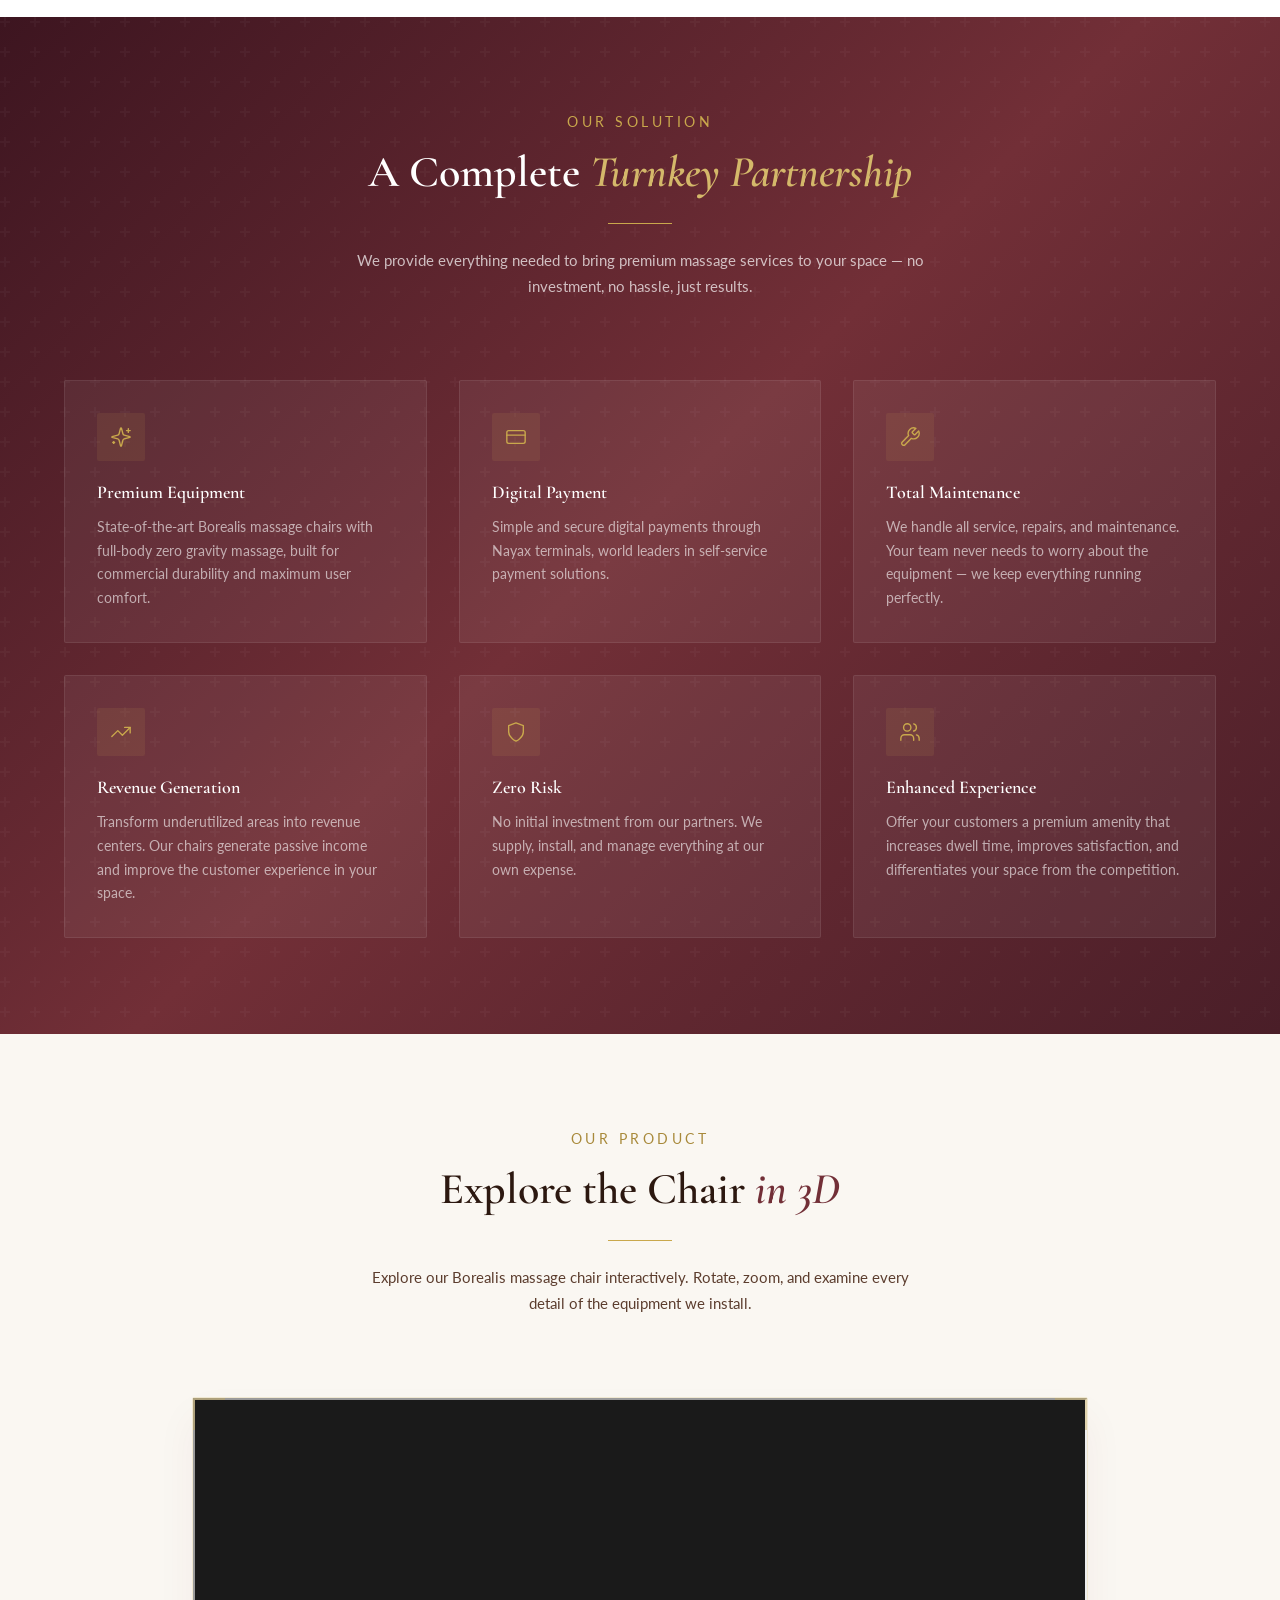
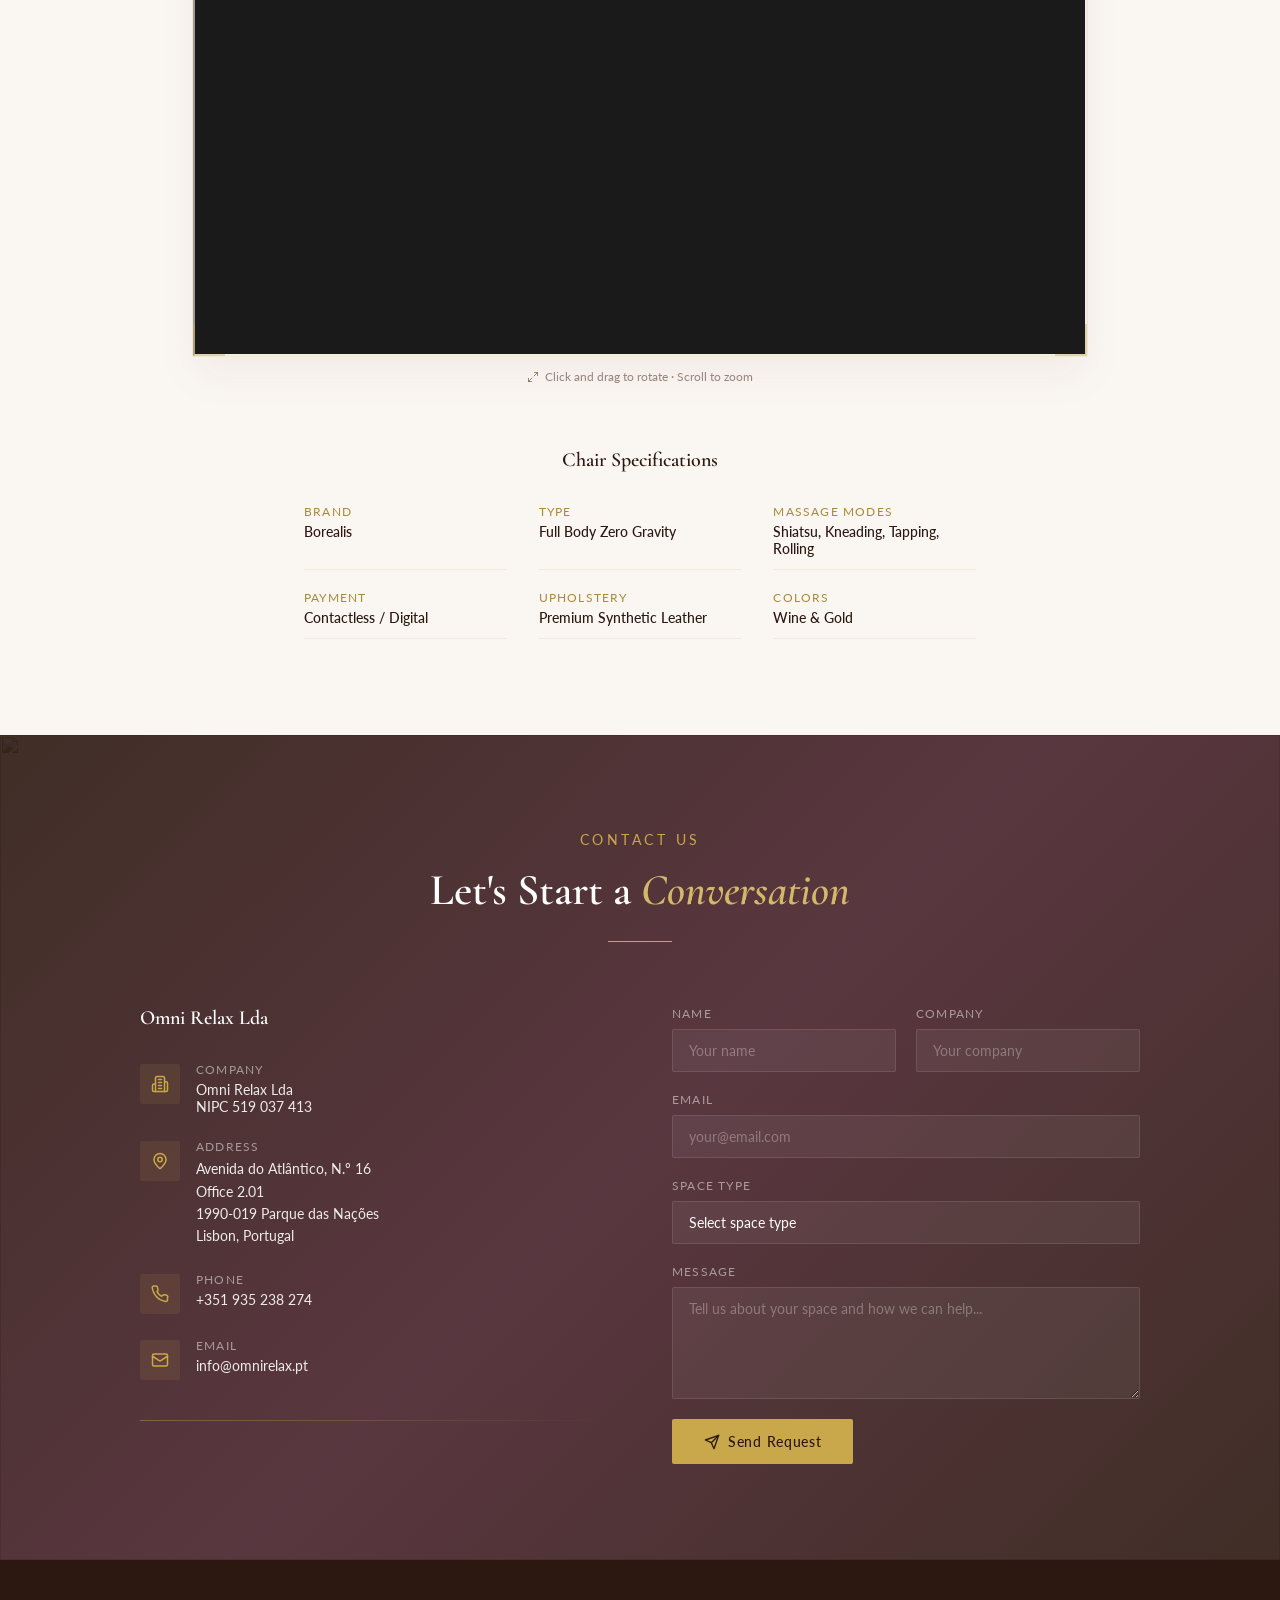
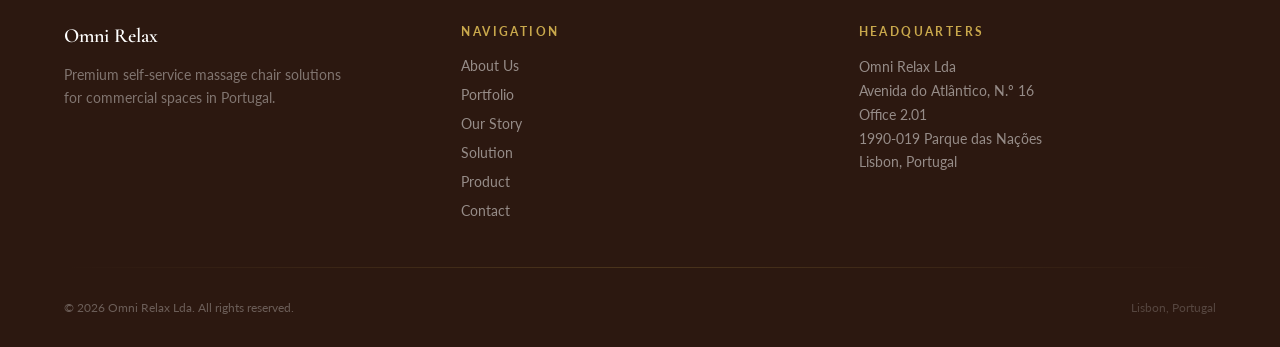
==== commit 092566e5: "Update index-en.html" ====
--- a/index-en.html
+++ b/index-en.html
@@ -421,7 +421,7 @@
                 <p class="contact-info-label">Company</p>
                 <p class="contact-info-value">
                   Omni Relax Lda<br>
-                  NIPC · 519 037 413
+                  NIPC 519 037 413
                 </p>
               </div>
             </div>
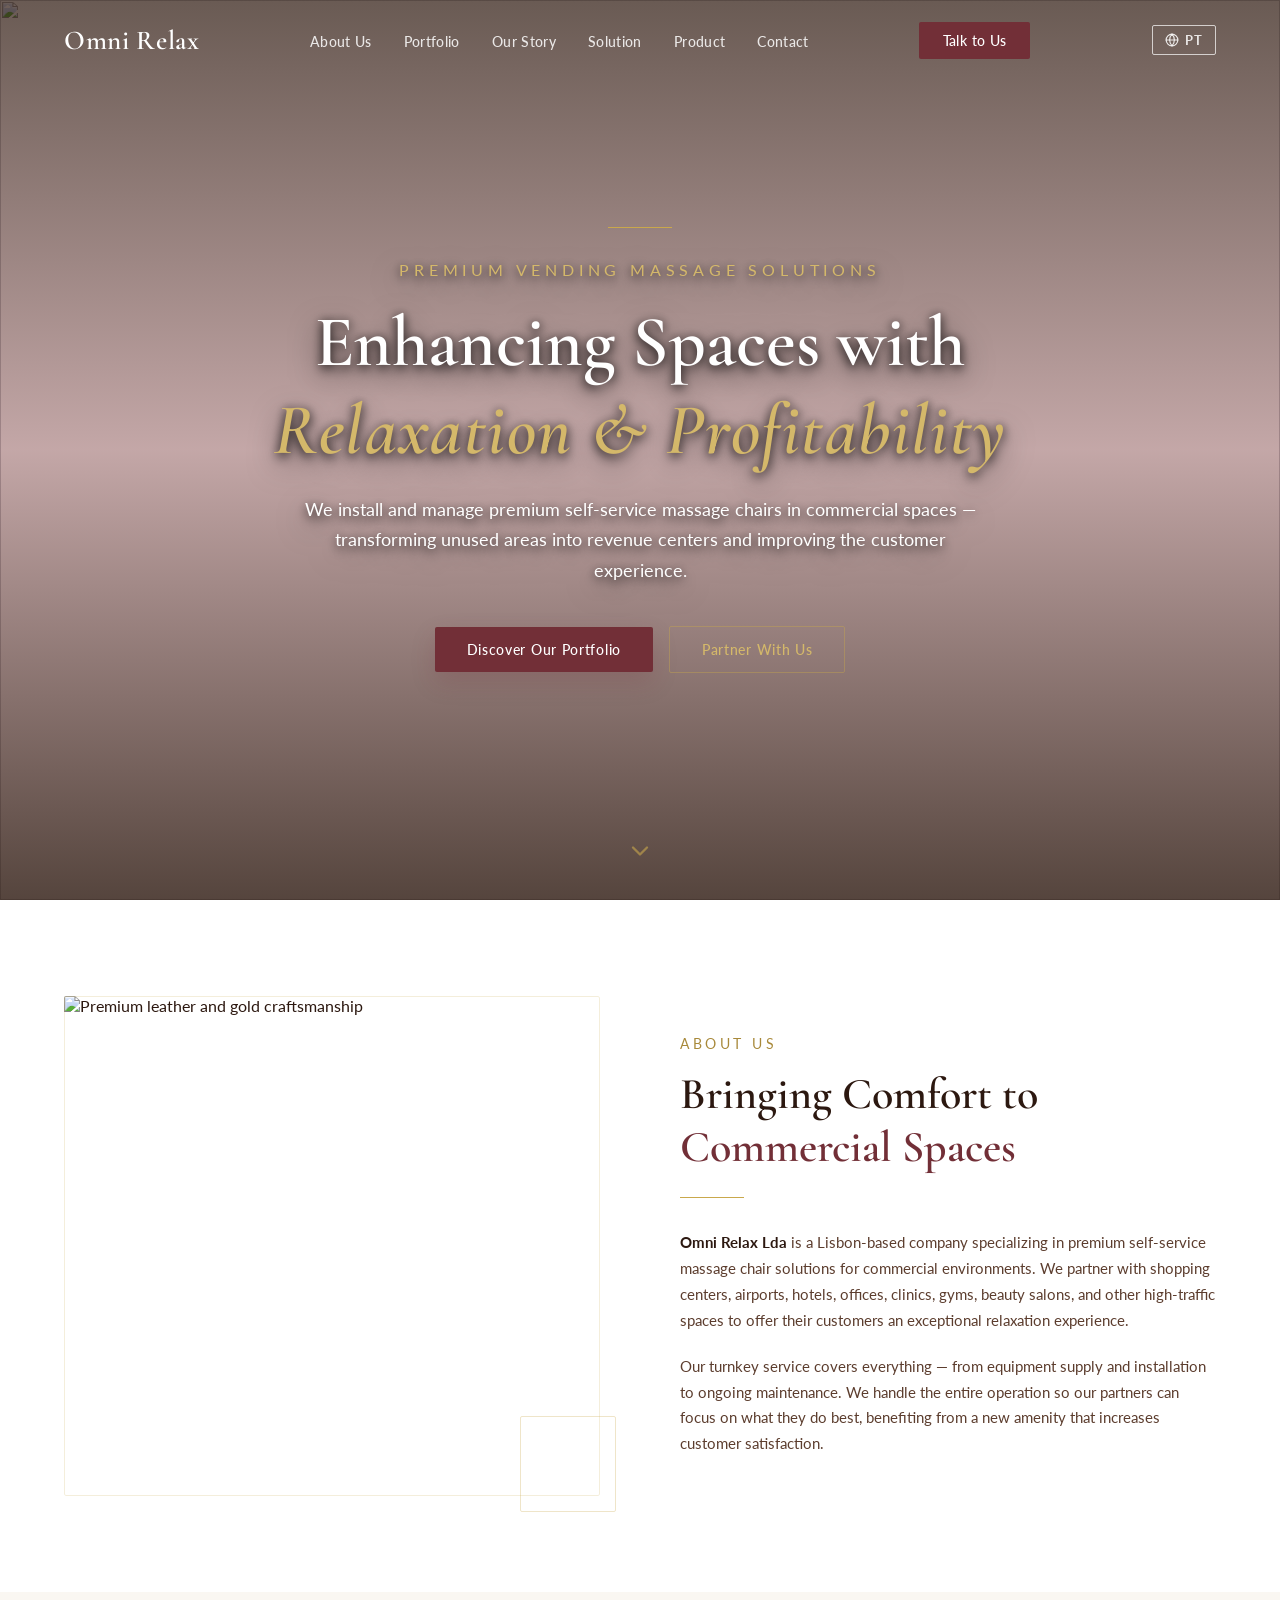
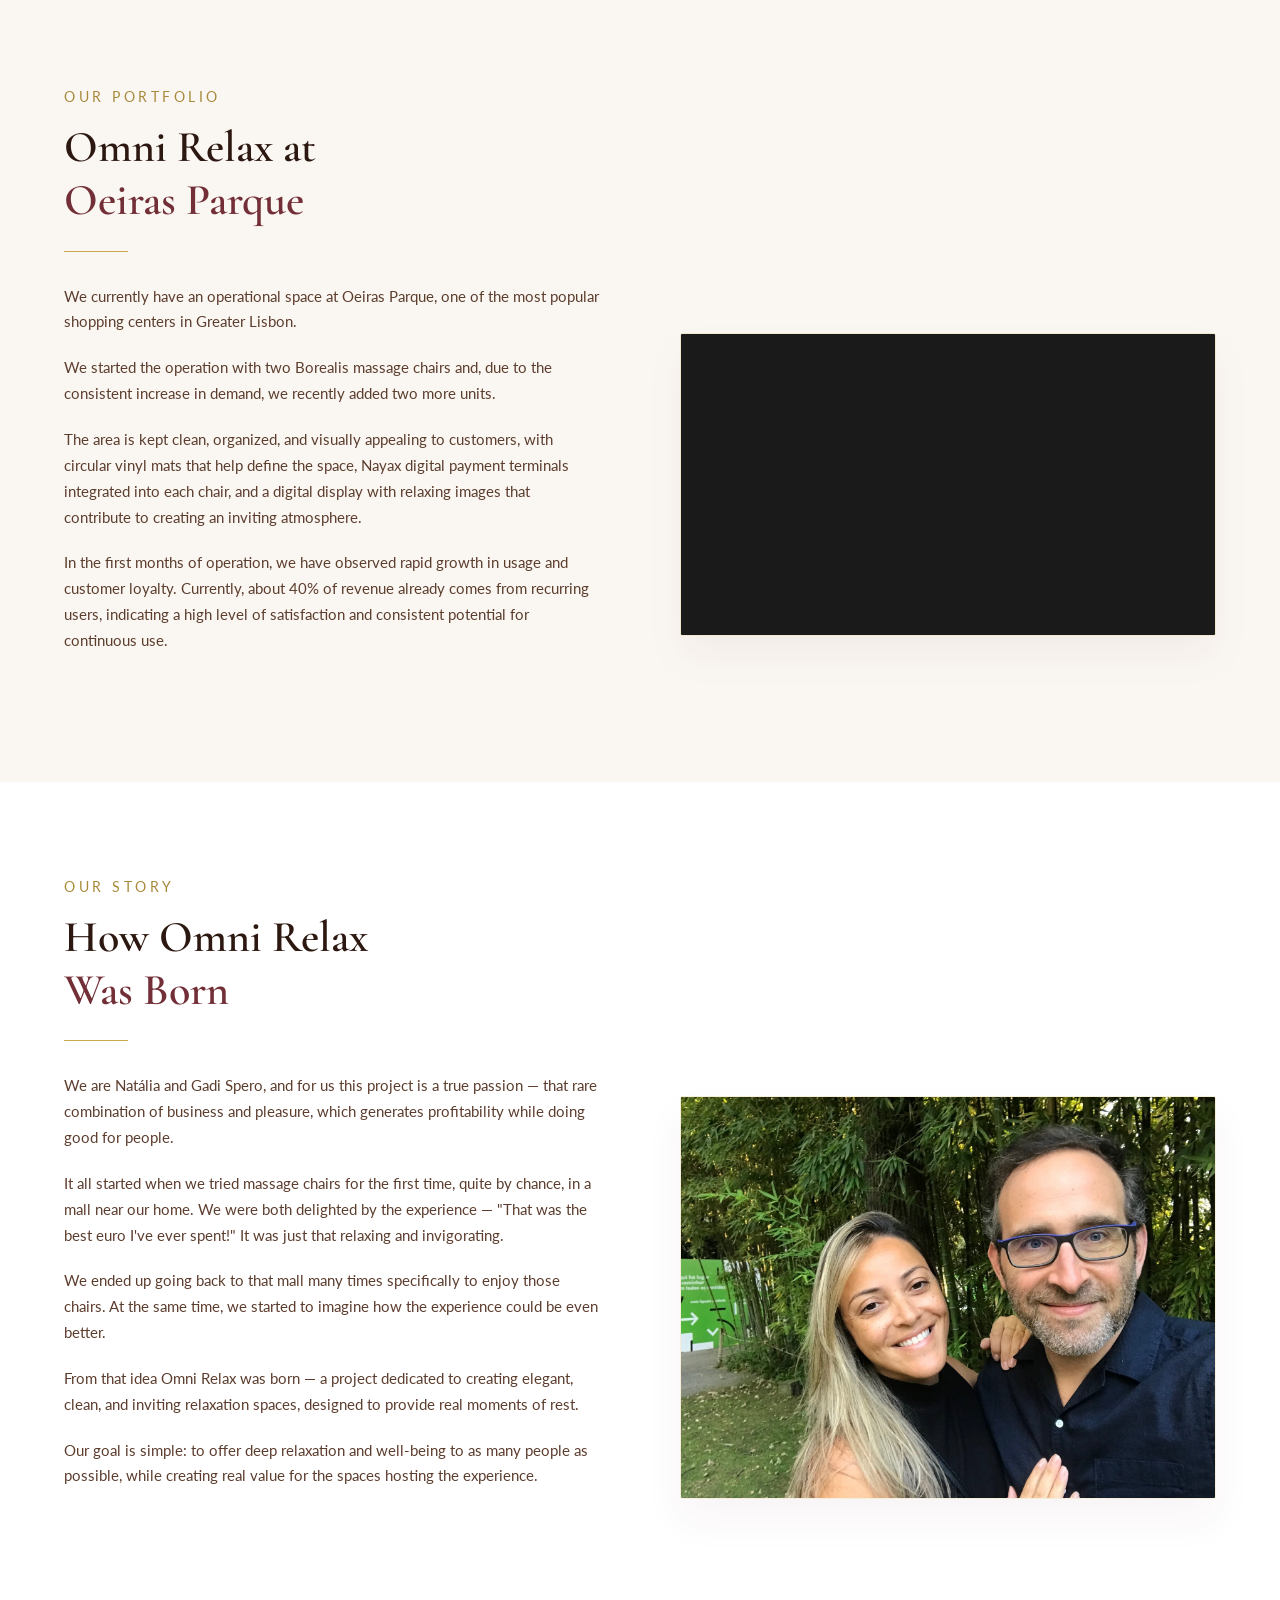
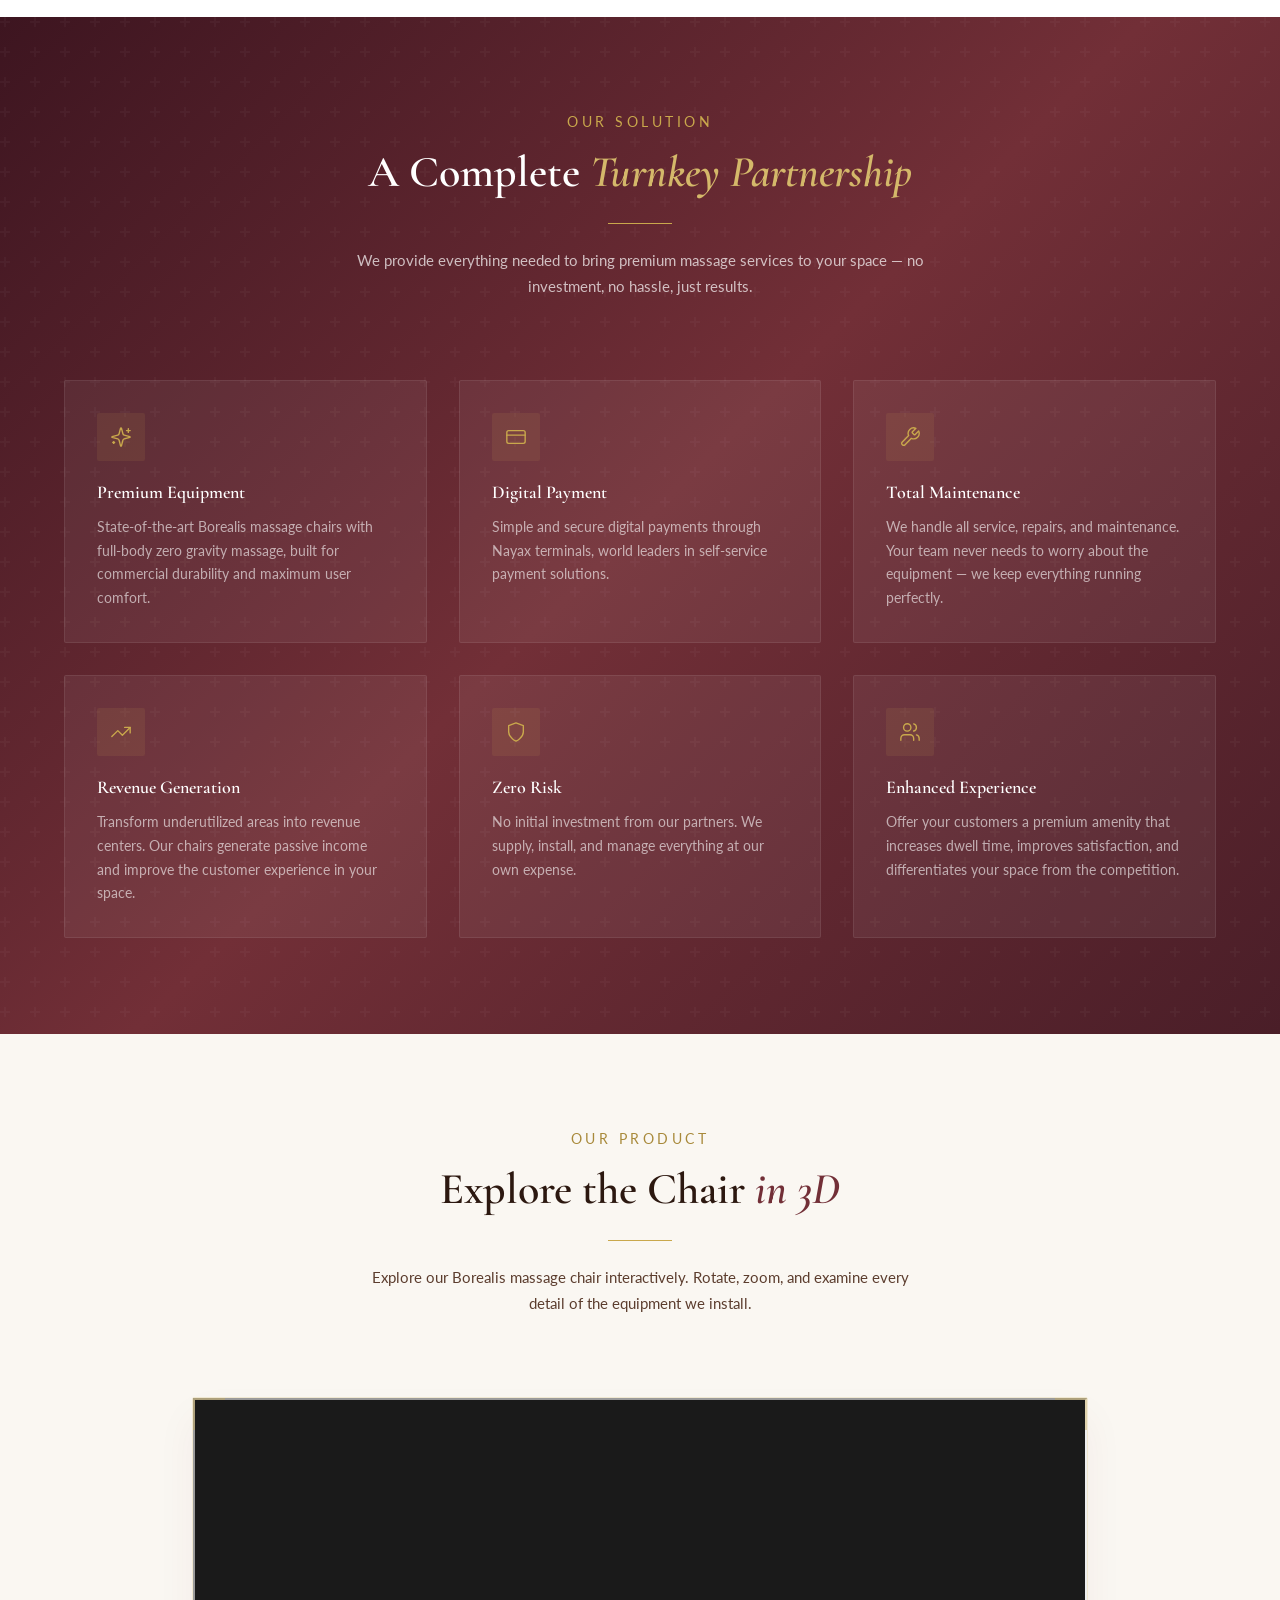
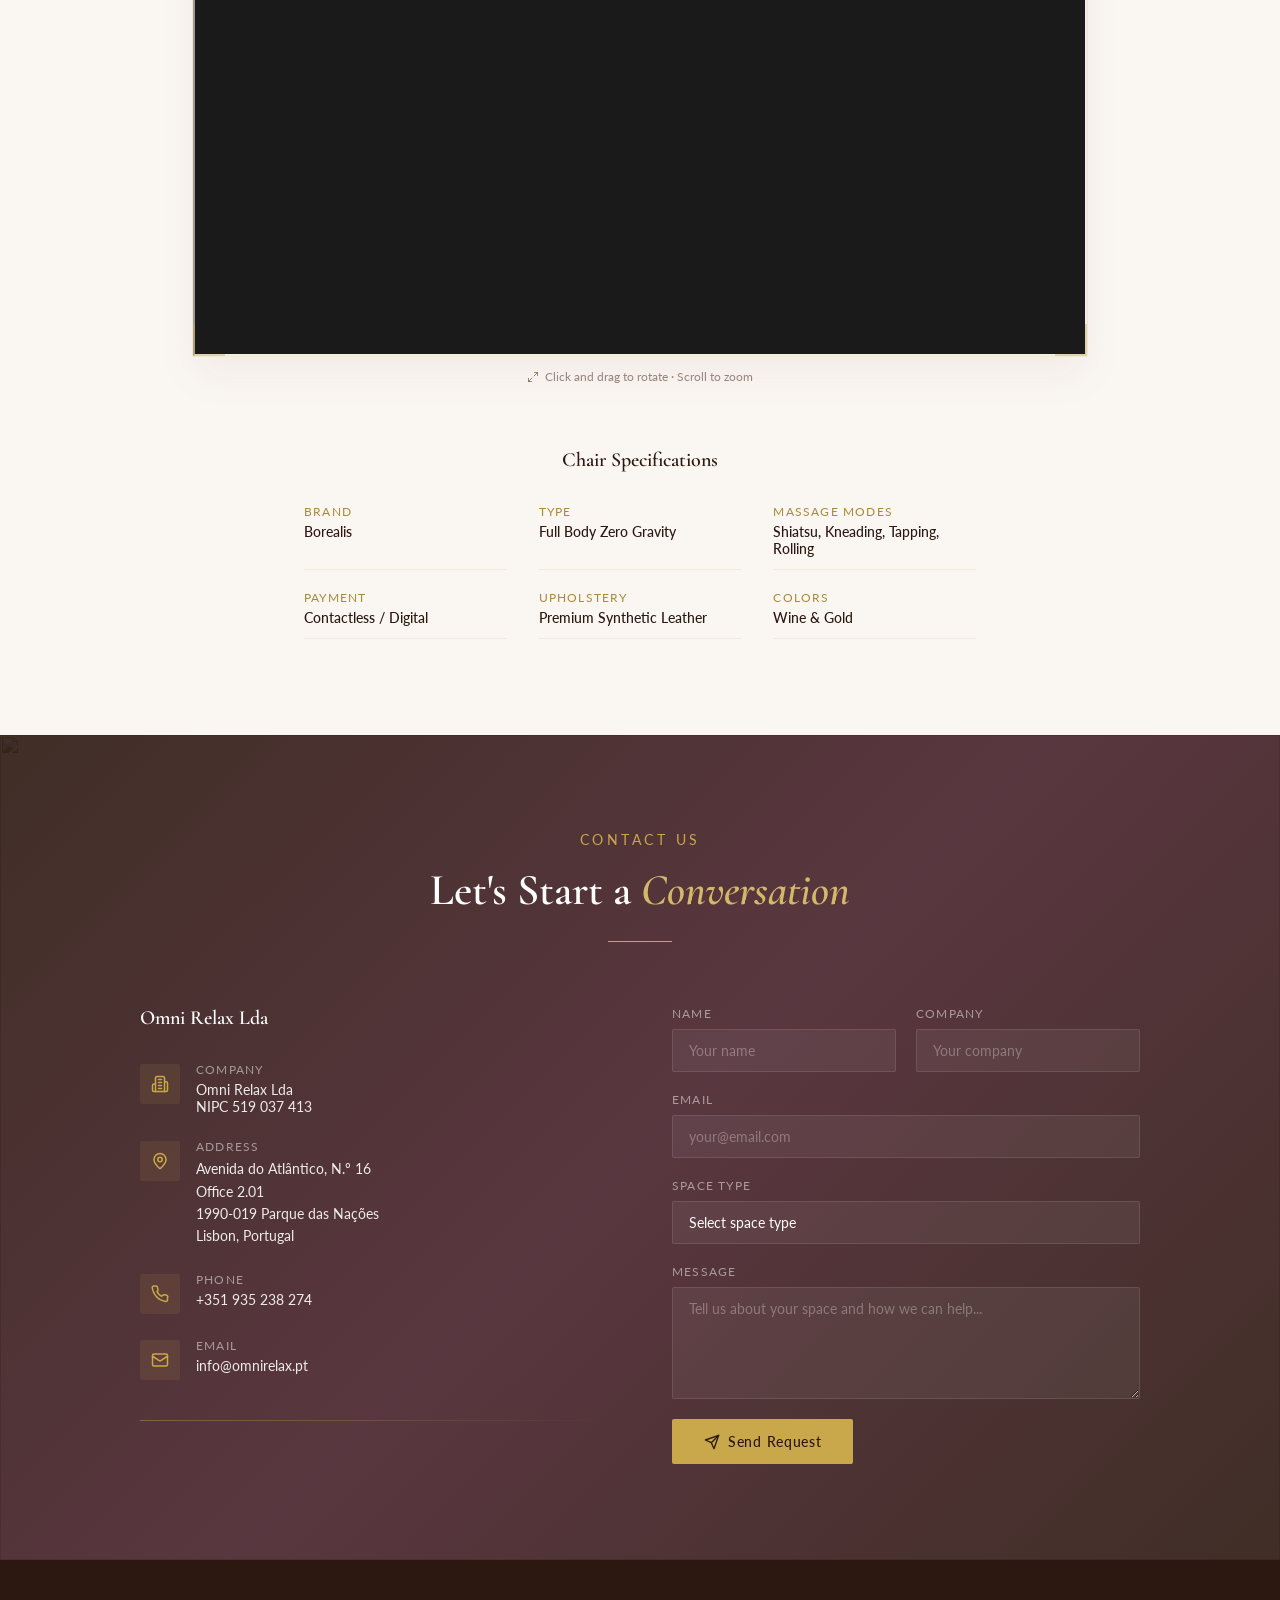
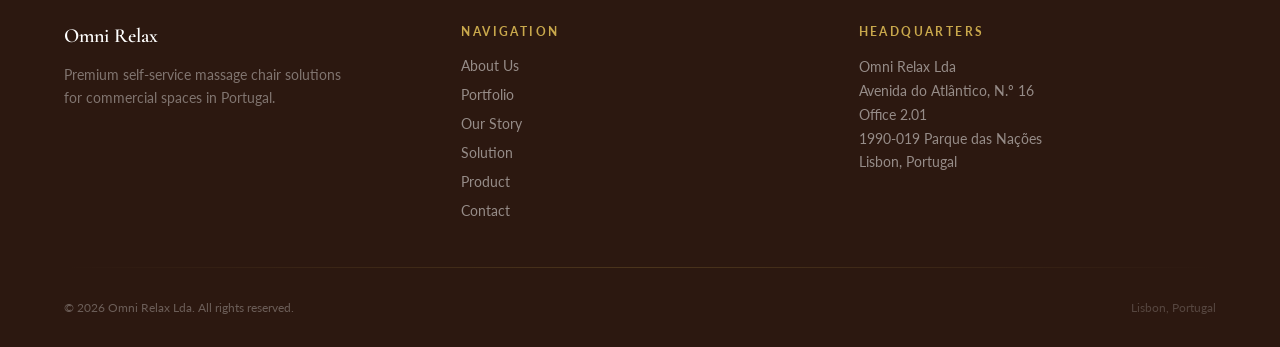
==== commit 57fdab24: "Update index-en.html" ====
--- a/index-en.html
+++ b/index-en.html
@@ -78,7 +78,7 @@
         the customer experience.
       </p>
       <div class="hero-buttons">
-        <button class="btn-primary" onclick="scrollToSection('solucao')">Discover Our Solution</button>
+        <button class="btn-primary" onclick="scrollToSection('portfolio')">Discover Our Portfolio</button>
         <button class="btn-outline-gold" onclick="scrollToSection('contacto')">Partner With Us</button>
       </div>
     </div>
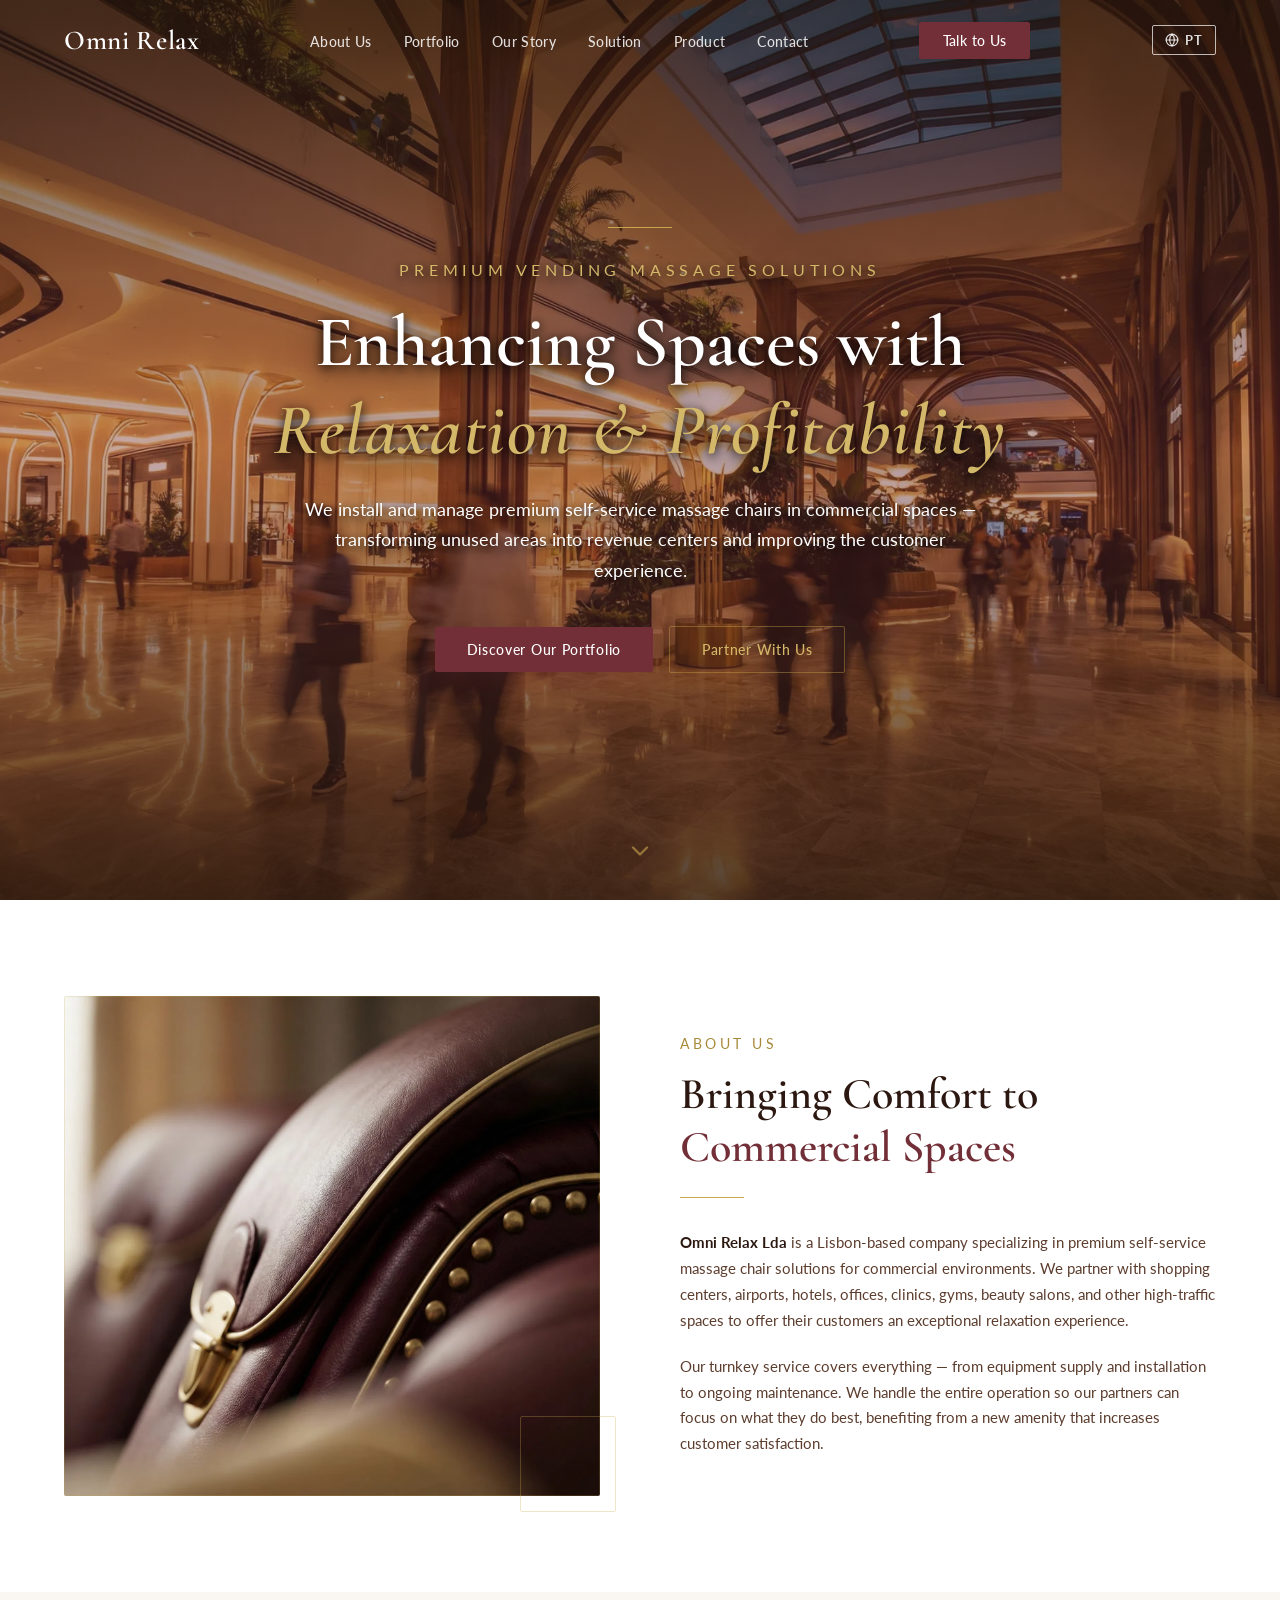
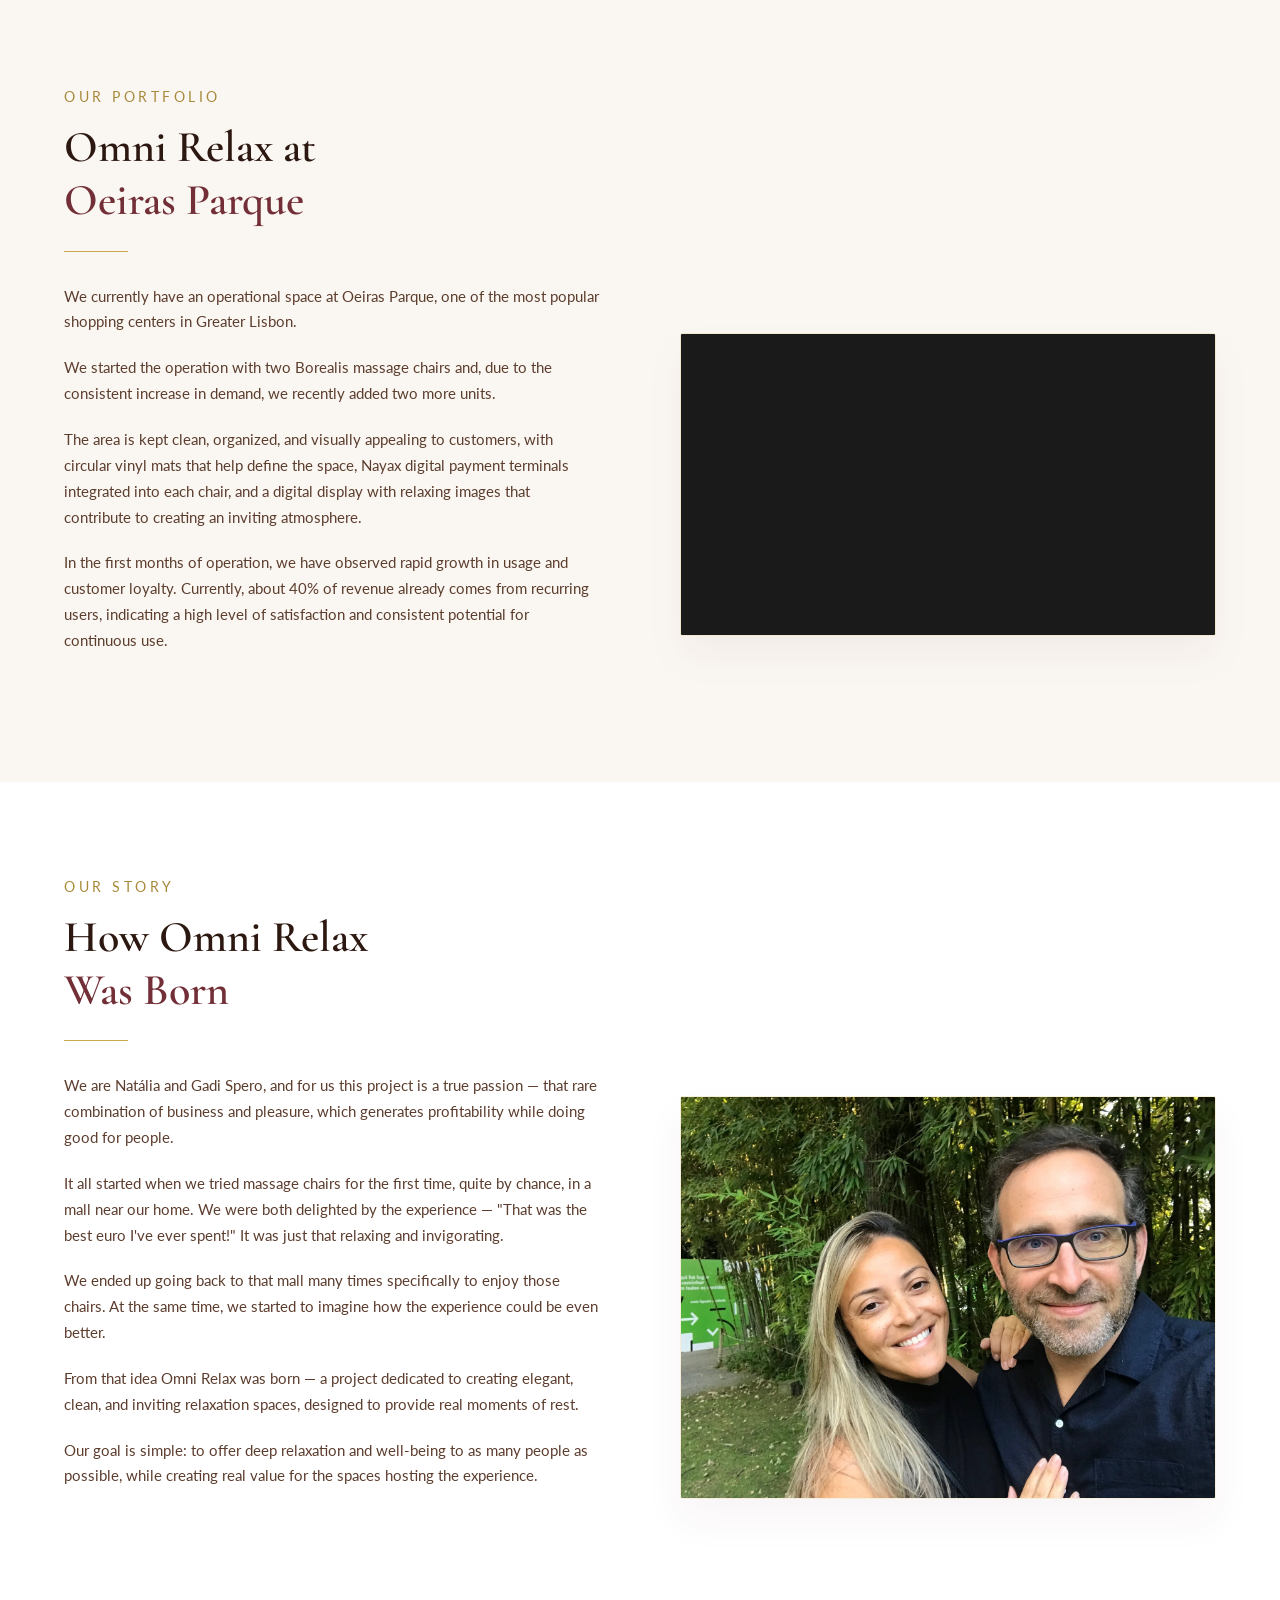
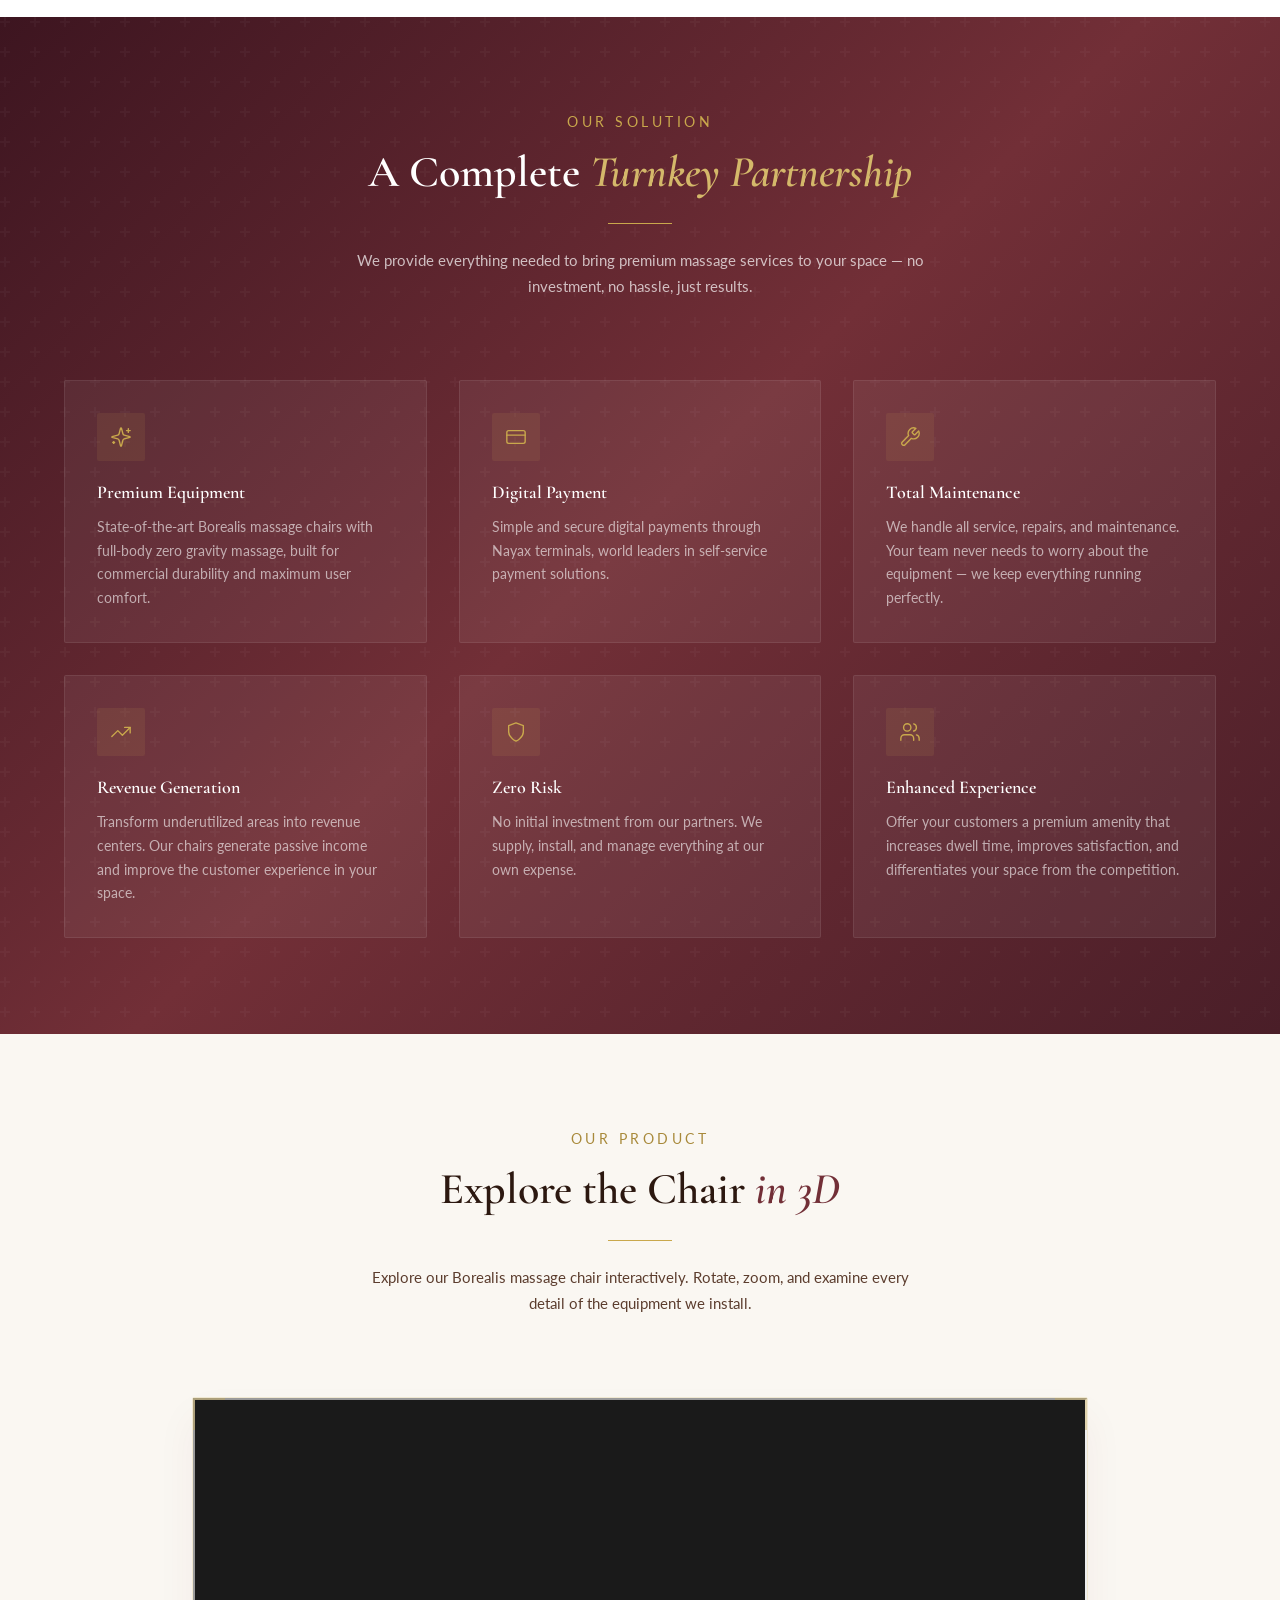
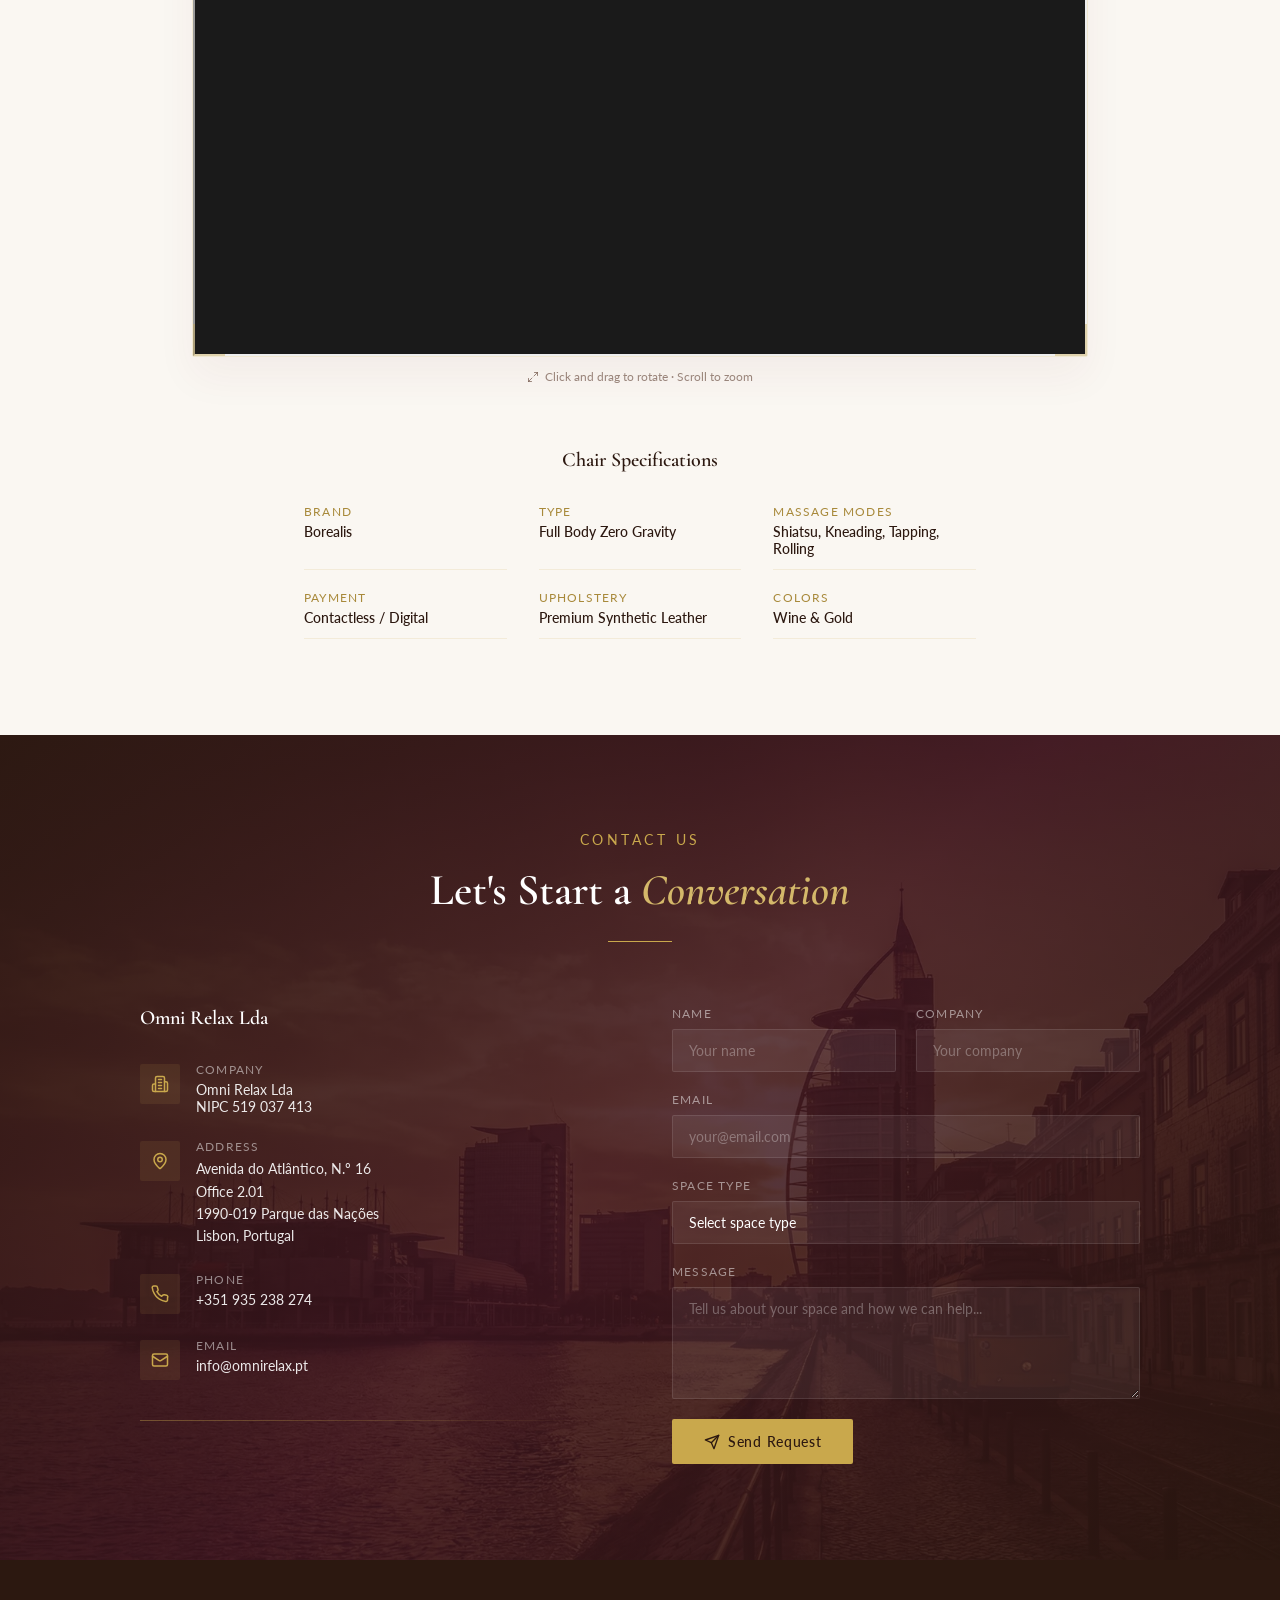
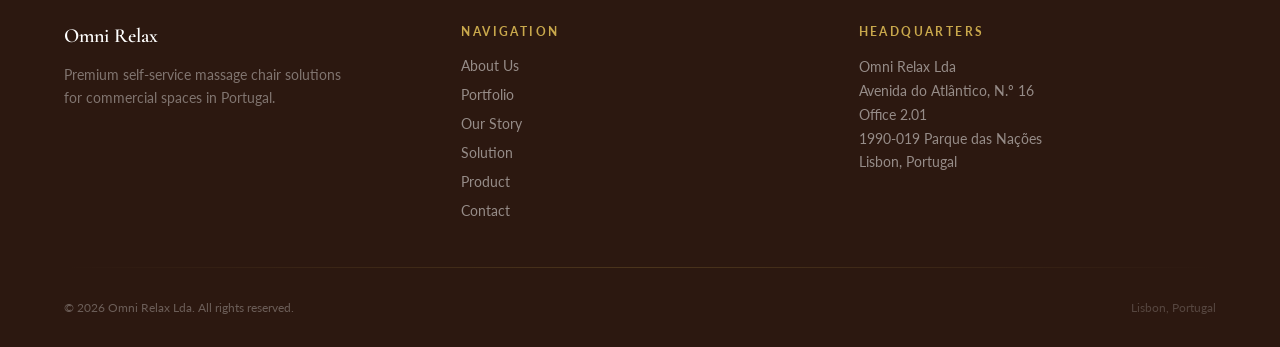
==== commit a2173d35: "Update index-en.html Fix broken hero, about and contact images" ====
--- a/index-en.html
+++ b/index-en.html
@@ -62,7 +62,7 @@
   <!-- ======= HERO SECTION ======= -->
   <section class="hero-section">
     <div class="hero-bg-wrapper">
-      <img src="https://d2xsxph8kpxj0f.cloudfront.net/310519663400111803/bjDxwhZx4aCbp3sxPH5ftW/hero-bg-8KassGih3BdHatsM5FesmG.webp" alt="" class="hero-bg-img" />
+      <img src="assets/hero-bg.webp" alt="" class="hero-bg-img" />
       <div class="hero-bg-overlay"></div>
     </div>
     <div class="container hero-content">
@@ -97,7 +97,7 @@
       <div class="about-grid">
         <div class="about-img-col" data-animate data-delay="0">
           <div class="about-img-wrapper">
-            <img src="https://d2xsxph8kpxj0f.cloudfront.net/310519663400111803/bjDxwhZx4aCbp3sxPH5ftW/about-section-VzkmjaeWp37RFC3FRAuZrM.webp" alt="Premium leather and gold craftsmanship" class="about-img" />
+            <img src="assets/about-section.webp" alt="Premium leather and gold craftsmanship" class="about-img" />
             <div class="about-img-border"></div>
           </div>
           <div class="about-img-deco"></div>
@@ -391,7 +391,7 @@
   <!-- ======= CONTACT SECTION ======= -->
   <section id="contacto" class="section-contact">
     <div class="contact-bg-wrapper">
-      <img src="https://d2xsxph8kpxj0f.cloudfront.net/310519663400111803/bjDxwhZx4aCbp3sxPH5ftW/contact-bg-QynThDbXSNoGEvSyHJ6nhs.webp" alt="" class="contact-bg-img" />
+      <img src="assets/contact-bg.webp" alt="" class="contact-bg-img" />
       <div class="contact-bg-overlay"></div>
     </div>
     <div class="contact-content container">
--- a/style.css
+++ b/style.css
@@ -946,3 +946,13 @@
 
 /* White background section */
 .section-white { padding: 6rem 0; background: #ffffff; }
+
+
+/* Disable animation ONLY for portfolio section on mobile */
+@media (max-width: 768px) {
+  #portfolio [data-animate] {
+    opacity: 1 !important;
+    transform: none !important;
+    transition: none !important;
+  }
+}
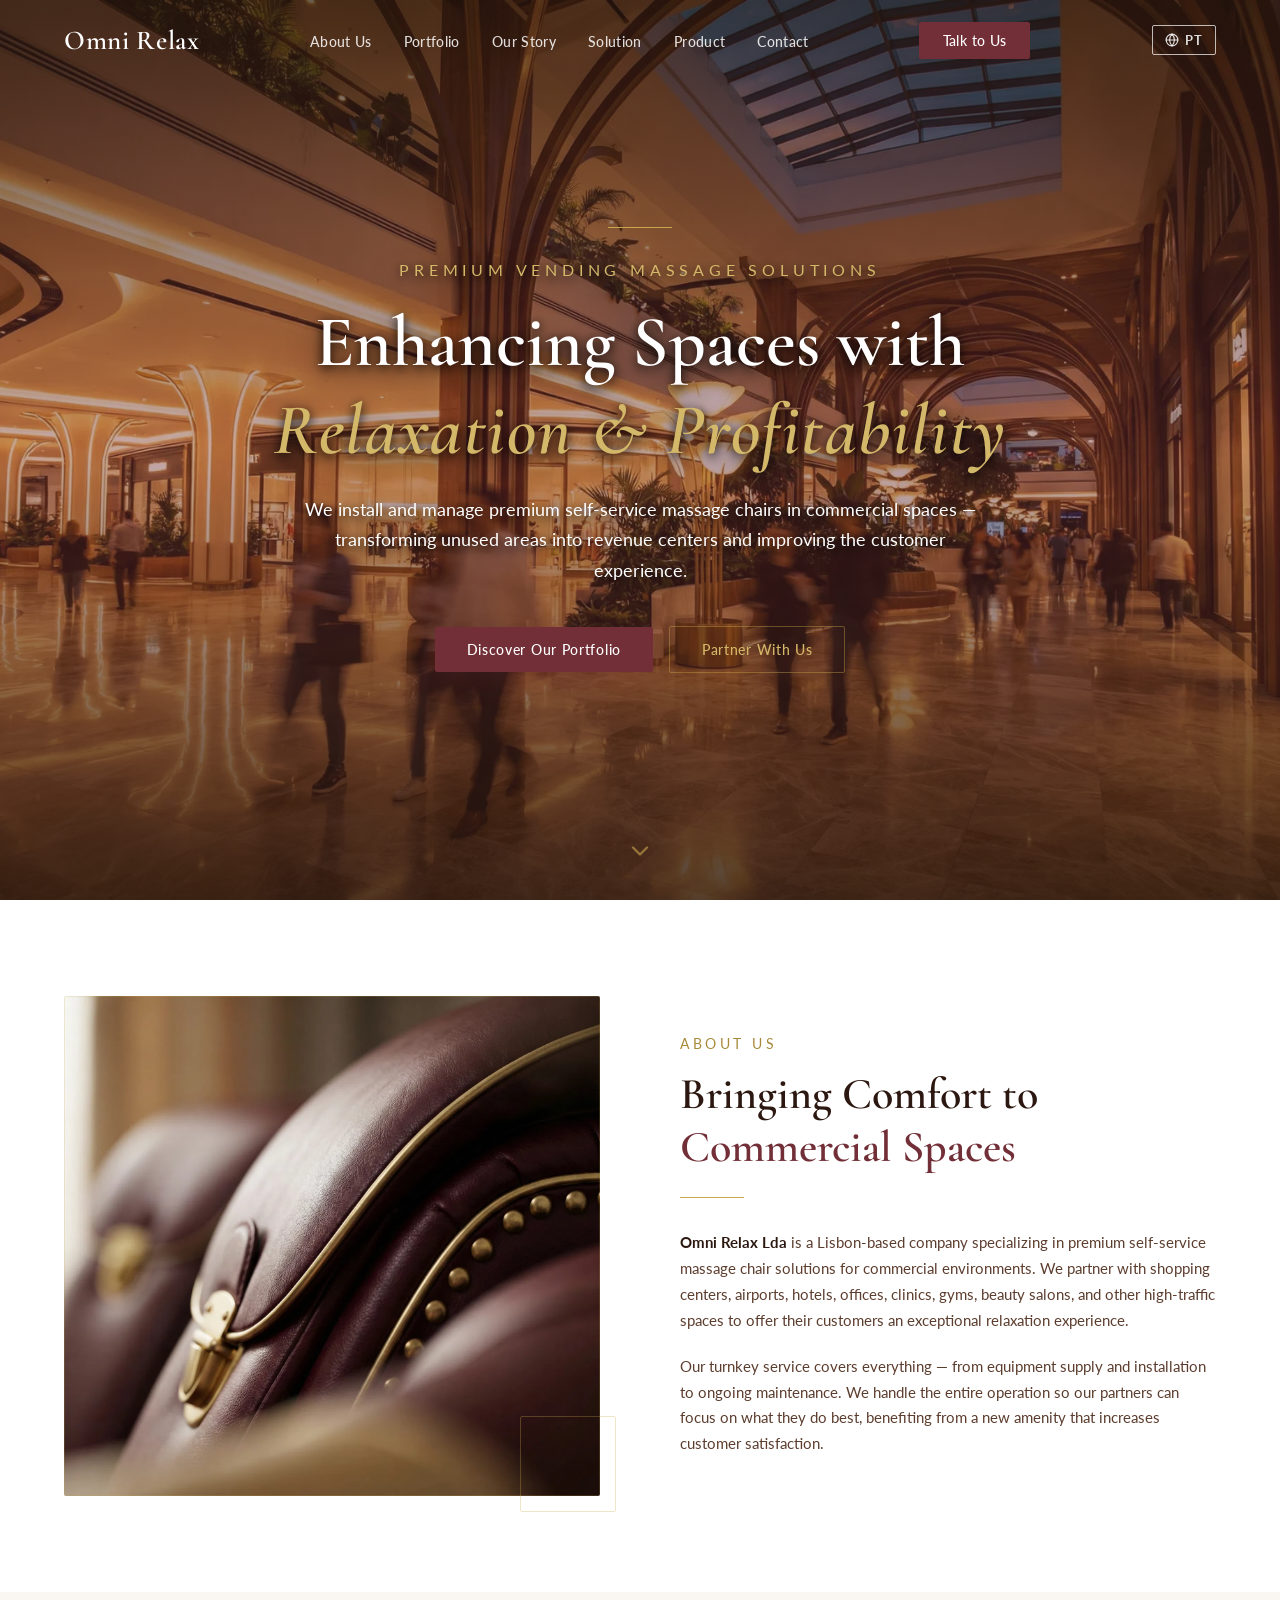
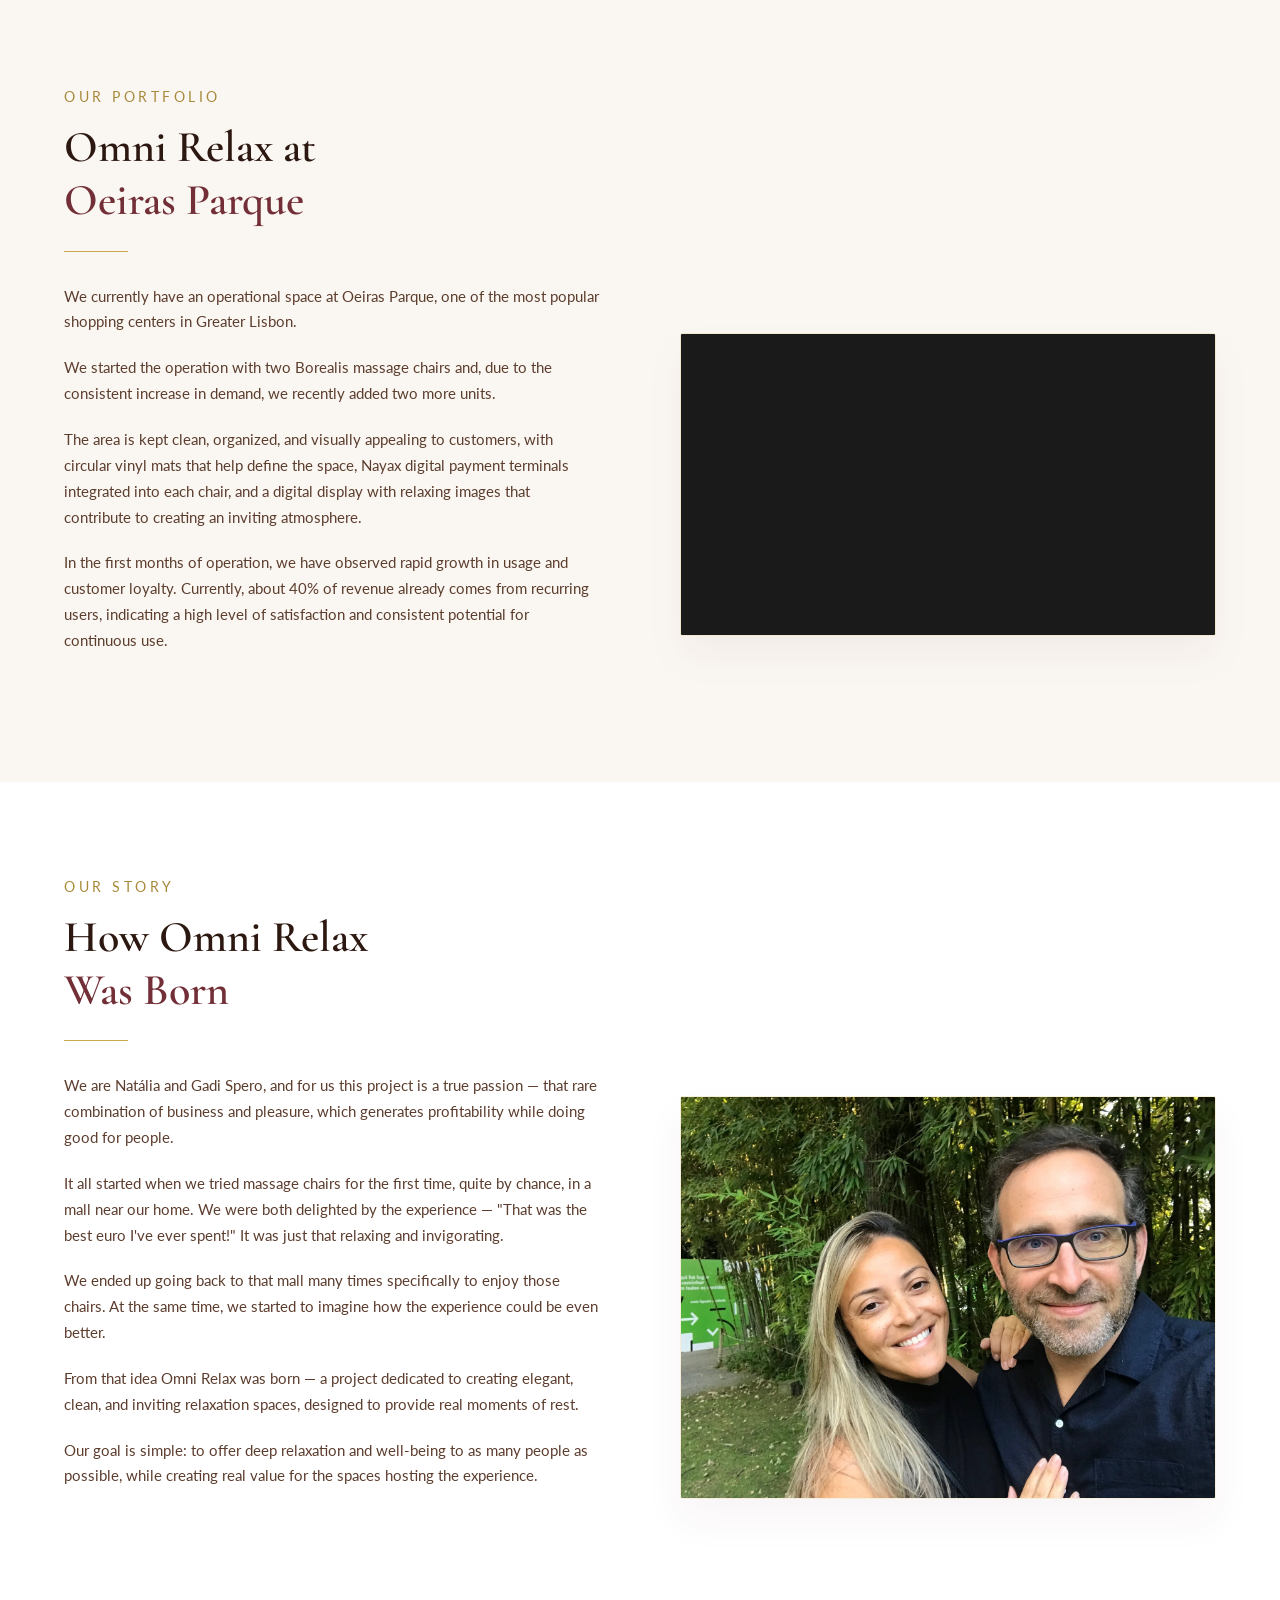
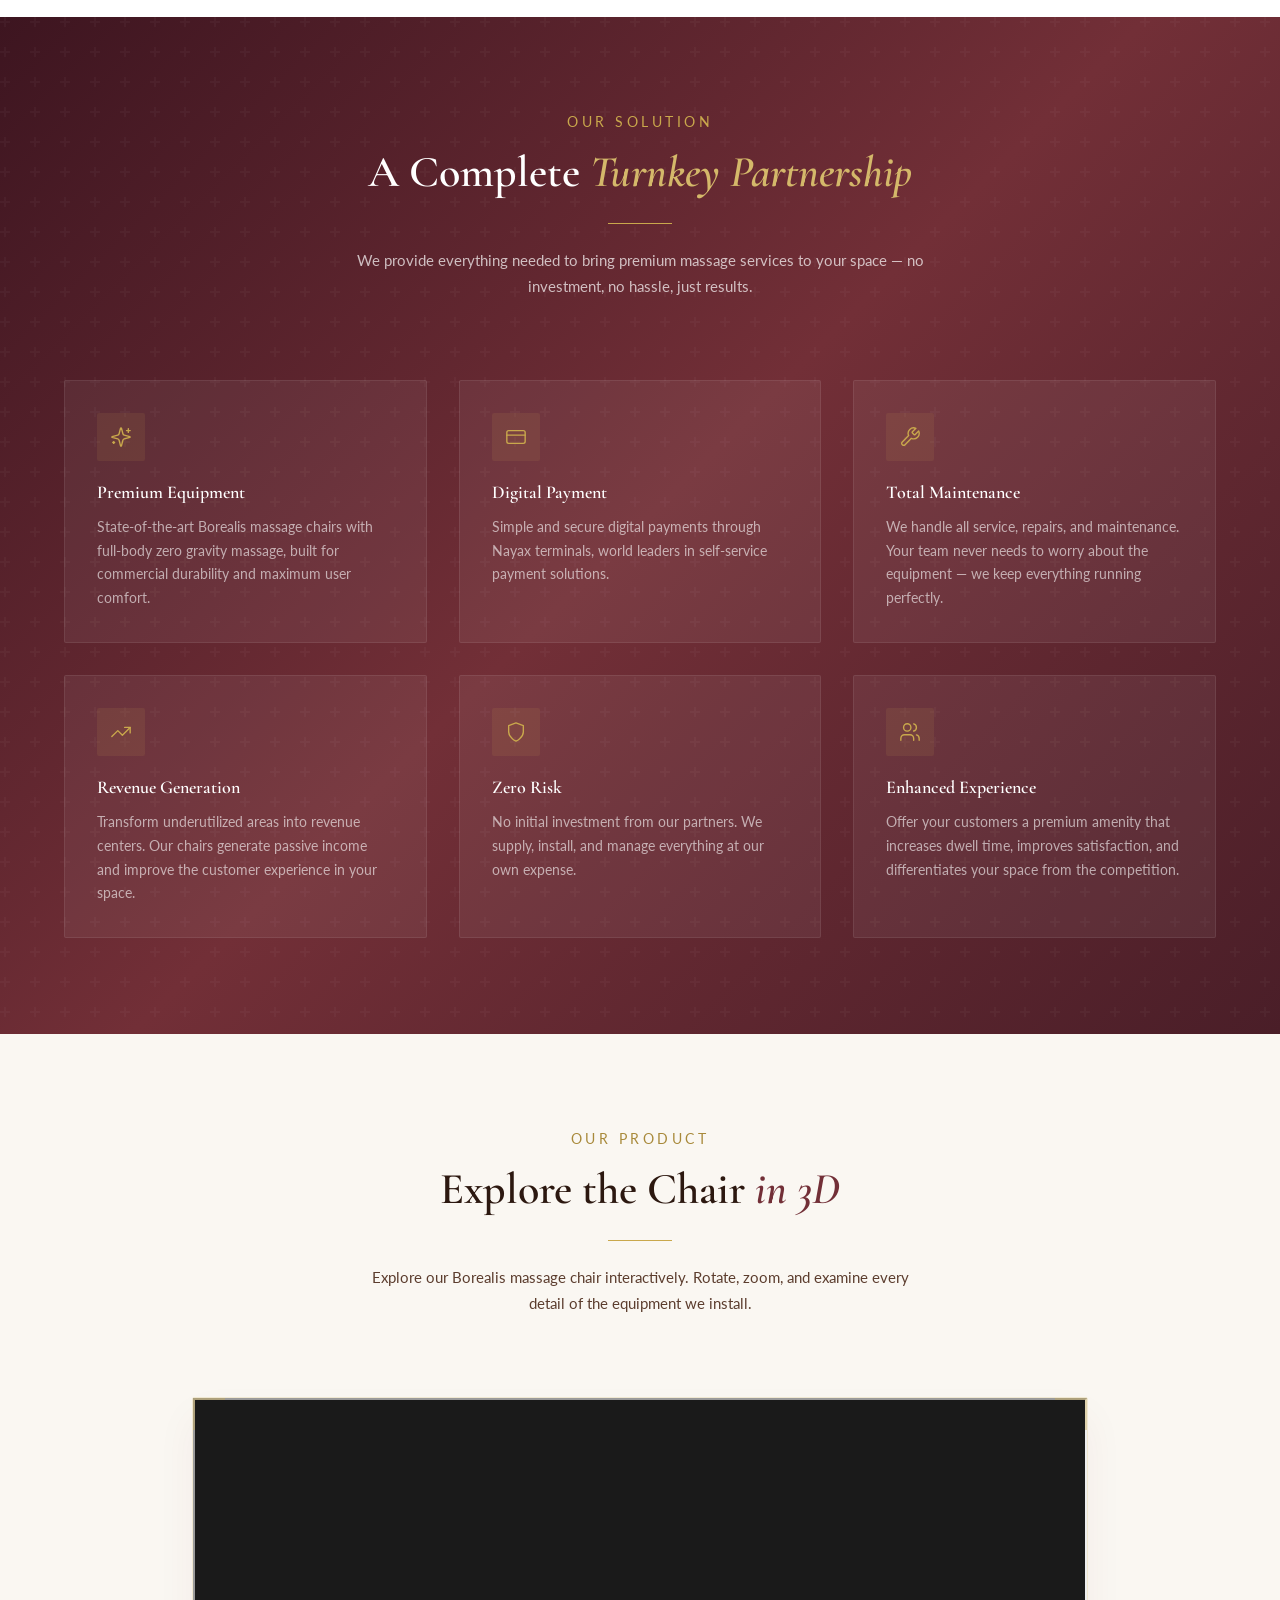
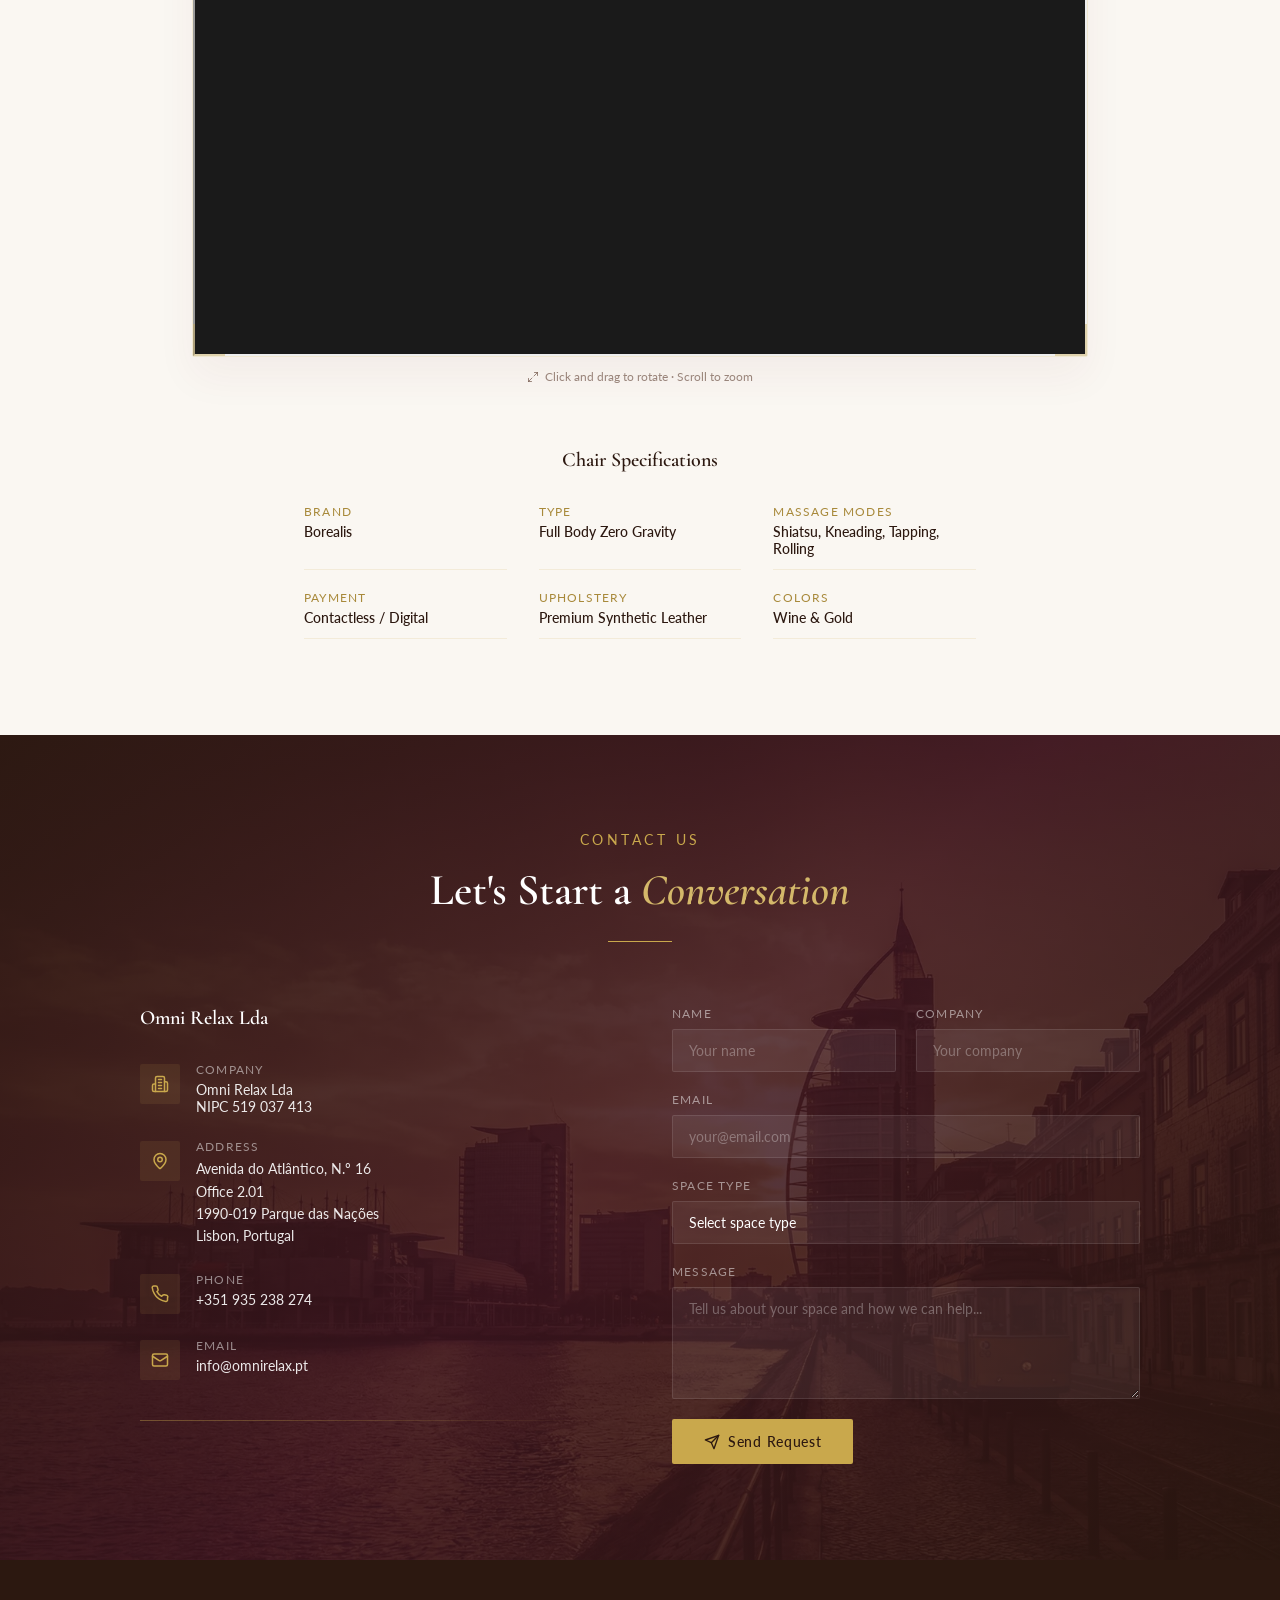
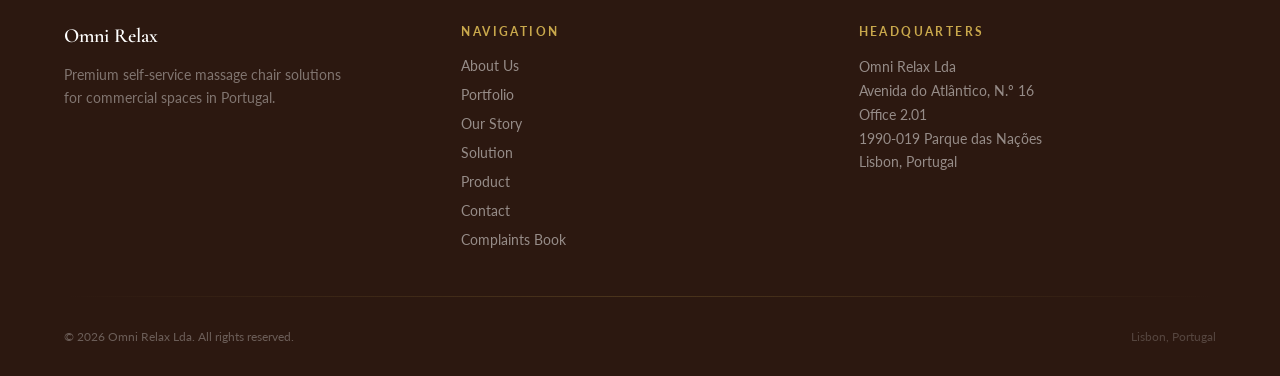
==== commit 265b8b21: "Adicionar link do Livro de Reclamações" ====
--- a/index-en.html
+++ b/index-en.html
@@ -552,6 +552,7 @@
             <li><button class="footer-link" onclick="scrollToSection('solucao')">Solution</button></li>
             <li><button class="footer-link" onclick="scrollToSection('produto')">Product</button></li>
             <li><button class="footer-link" onclick="scrollToSection('contacto')">Contact</button></li>
+            <li><a class="footer-link" href="https://www.livroreclamacoes.pt/inicio" target="_blank" rel="noopener">Complaints Book</a></li>
           </ul>
         </div>
         <div>
